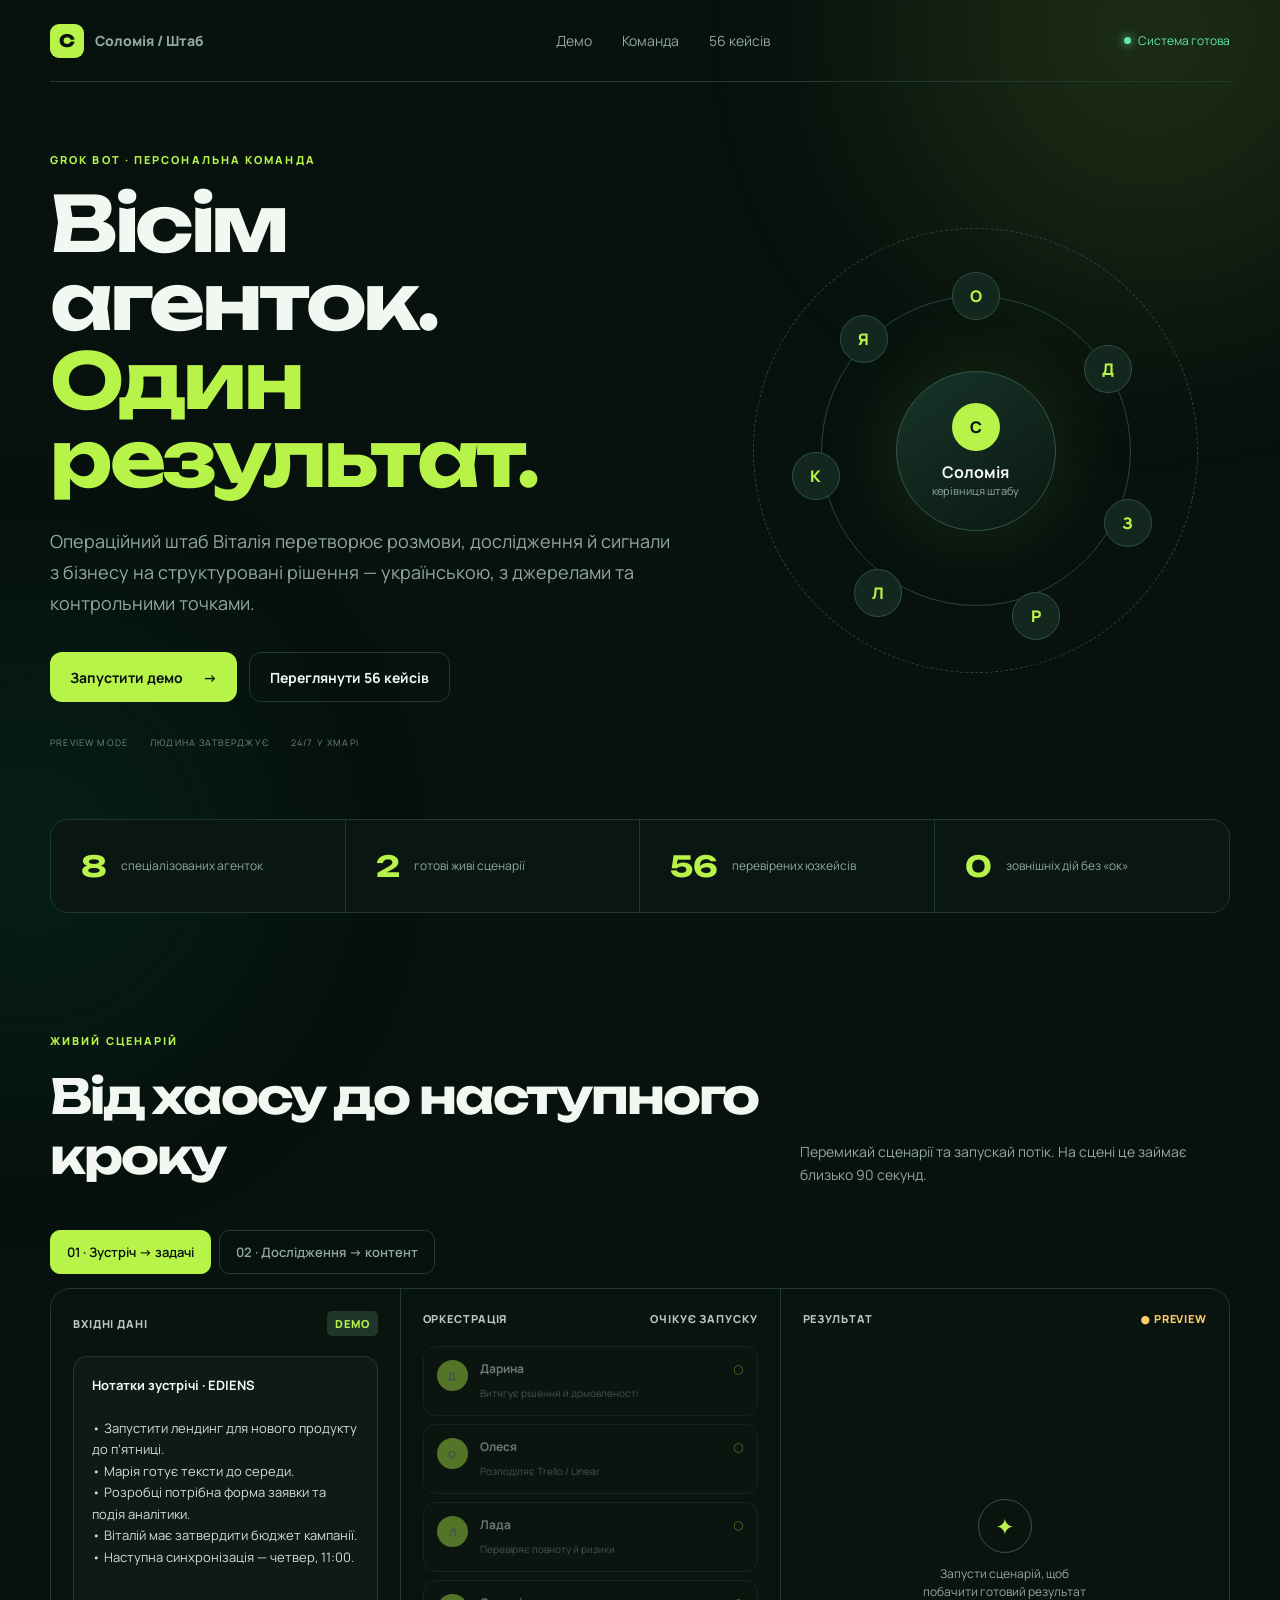
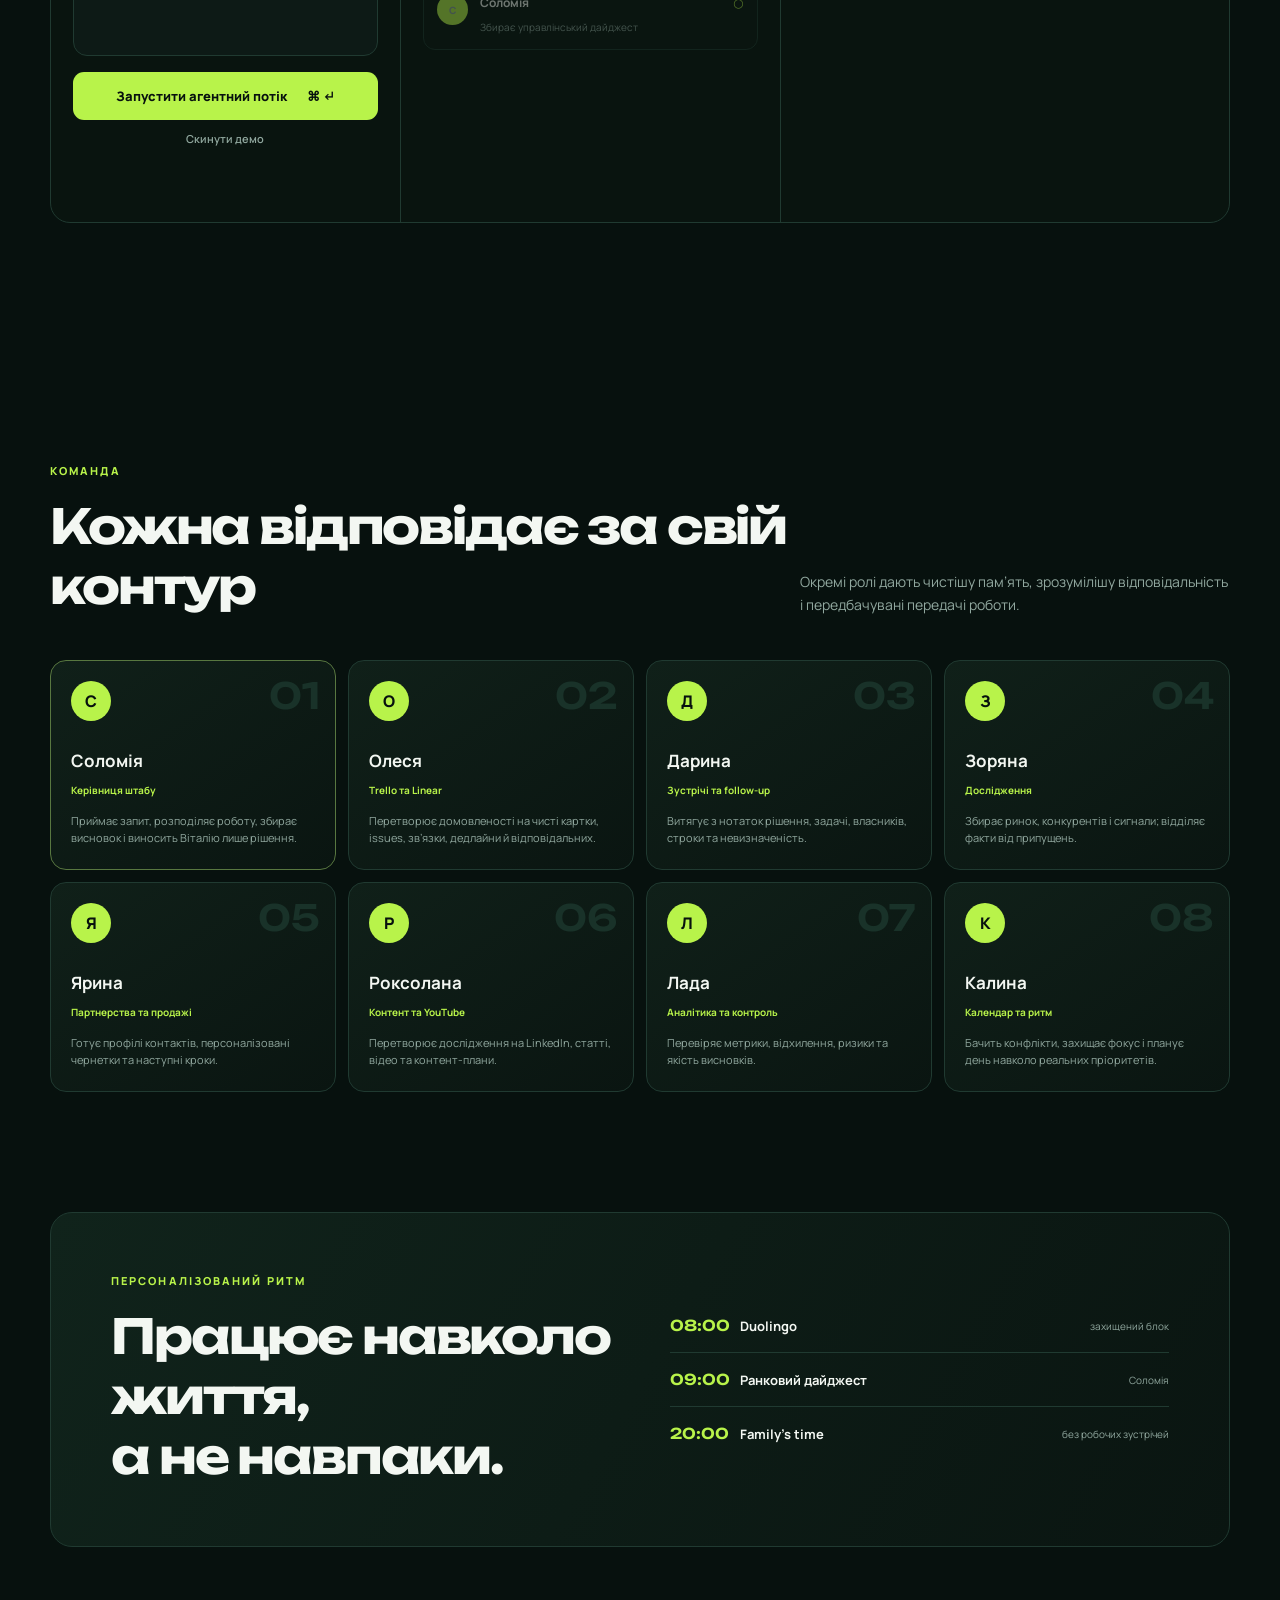
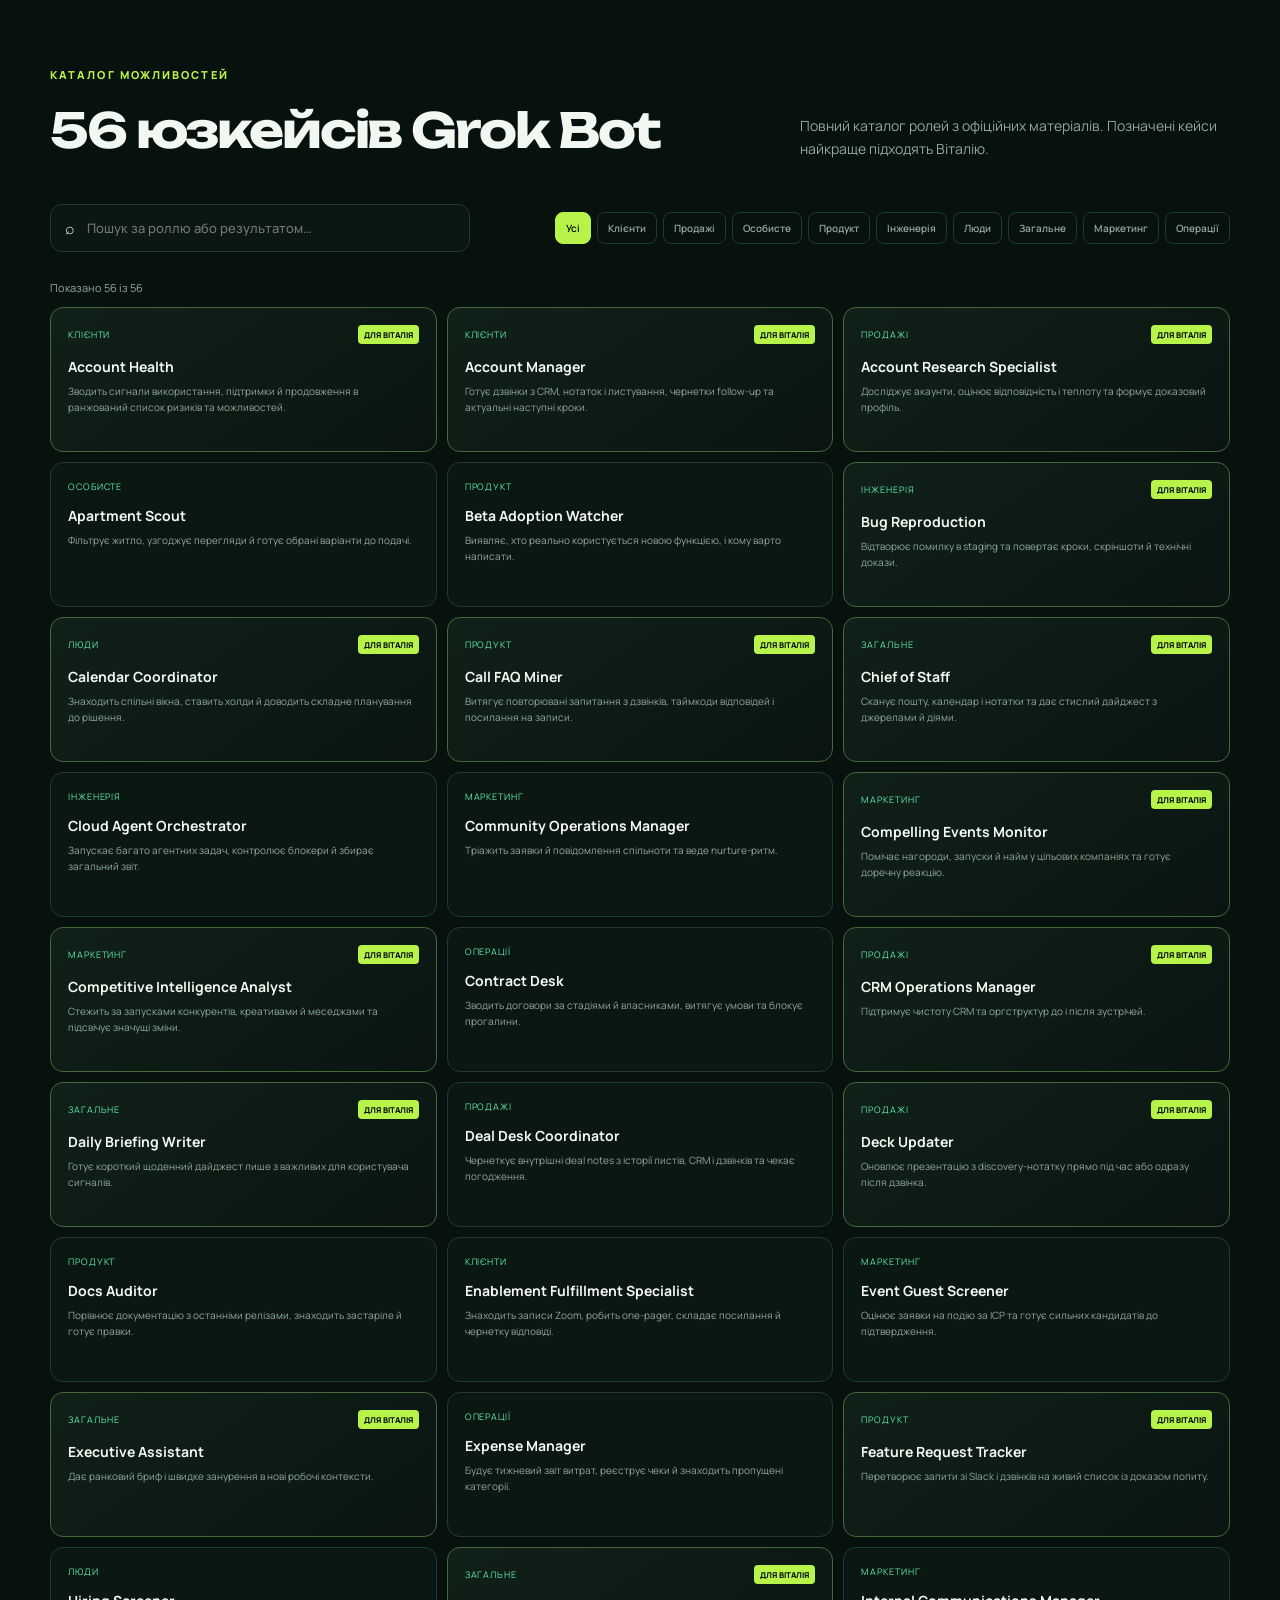
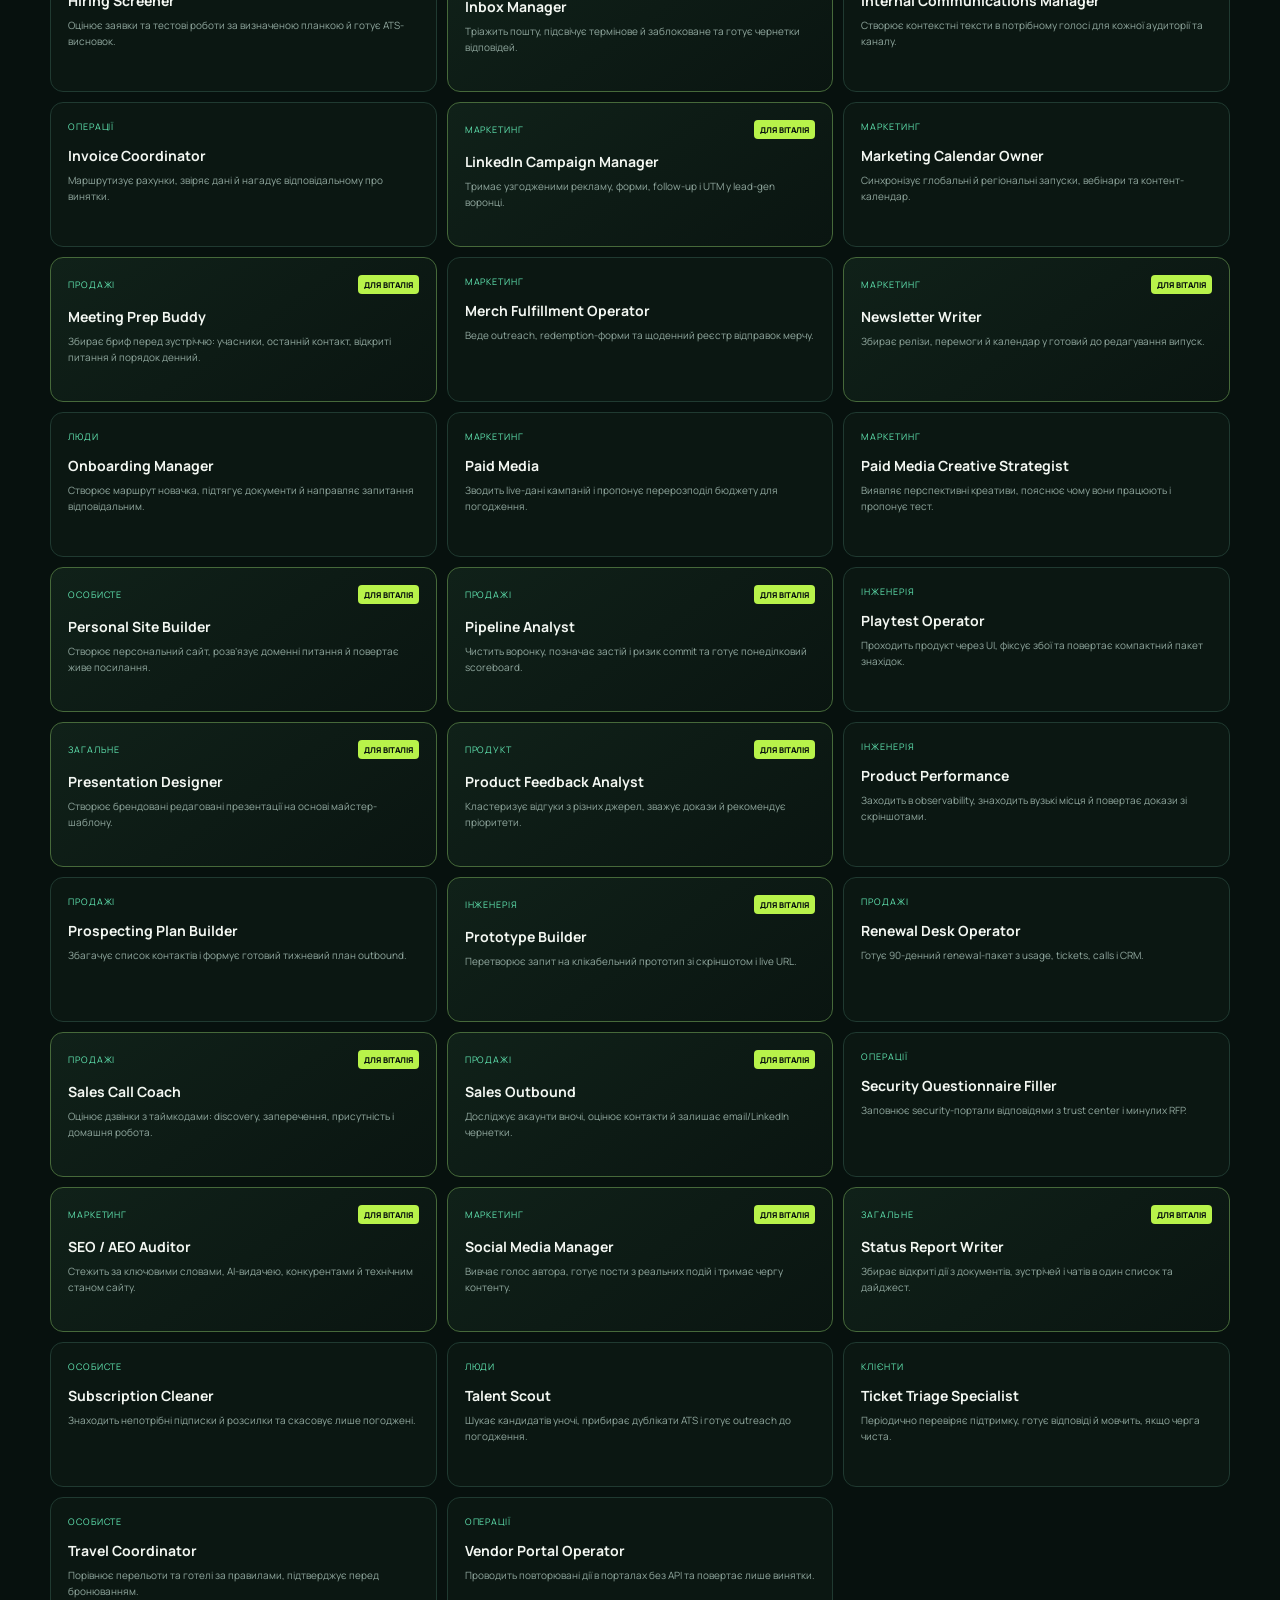
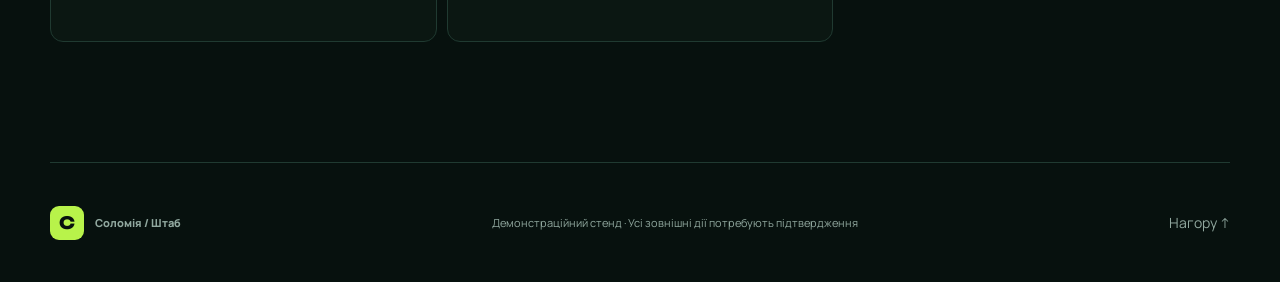
==== index.html @ 19bad123 "feat: add interactive Grok Bot demo" ====
<!doctype html>
<html lang="uk">
<head>
  <meta charset="utf-8" />
  <meta name="viewport" content="width=device-width,initial-scale=1" />
  <meta name="description" content="Демо української команди Grok Bot для Віталія Матвєєва" />
  <title>Операційний штаб Віталія — Grok Bot Demo</title>
  <link rel="preconnect" href="https://fonts.googleapis.com">
  <link rel="preconnect" href="https://fonts.gstatic.com" crossorigin>
  <link href="https://fonts.googleapis.com/css2?family=Manrope:wght@400;500;600;700;800&family=Unbounded:wght@600;700&display=swap" rel="stylesheet">
  <link rel="stylesheet" href="styles.css" />
</head>
<body>
  <div class="ambient ambient-a"></div><div class="ambient ambient-b"></div>
  <header class="nav shell">
    <a class="brand" href="#top"><span class="brand-mark">С</span><span>Соломія / Штаб</span></a>
    <nav><a href="#demo">Демо</a><a href="#team">Команда</a><a href="#cases">56 кейсів</a></nav>
    <div class="live"><i></i> Система готова</div>
  </header>

  <main id="top">
    <section class="hero shell">
      <div class="hero-copy">
        <div class="eyebrow">GROK BOT · ПЕРСОНАЛЬНА КОМАНДА</div>
        <h1>Вісім агенток.<br><em>Один результат.</em></h1>
        <p>Операційний штаб Віталія перетворює розмови, дослідження й сигнали з бізнесу на структуровані рішення — українською, з джерелами та контрольними точками.</p>
        <div class="hero-actions"><a class="button primary" href="#demo">Запустити демо <span>→</span></a><a class="button ghost" href="#cases">Переглянути 56 кейсів</a></div>
        <div class="trust"><span>PREVIEW MODE</span><span>ЛЮДИНА ЗАТВЕРДЖУЄ</span><span>24/7 У ХМАРІ</span></div>
      </div>
      <div class="orbital" aria-label="Схема команди">
        <div class="orbit orbit-1"></div><div class="orbit orbit-2"></div>
        <div class="core"><span class="avatar big">С</span><strong>Соломія</strong><small>керівниця штабу</small></div>
        <div class="satellite s1">О</div><div class="satellite s2">Д</div><div class="satellite s3">З</div><div class="satellite s4">Р</div><div class="satellite s5">Л</div><div class="satellite s6">К</div><div class="satellite s7">Я</div>
      </div>
    </section>

    <section class="stats shell">
      <div><strong>8</strong><span>спеціалізованих агенток</span></div>
      <div><strong>2</strong><span>готові живі сценарії</span></div>
      <div><strong>56</strong><span>перевірених юзкейсів</span></div>
      <div><strong>0</strong><span>зовнішніх дій без «ок»</span></div>
    </section>

    <section class="demo-section shell" id="demo">
      <div class="section-heading"><div><div class="eyebrow">ЖИВИЙ СЦЕНАРІЙ</div><h2>Від хаосу до наступного кроку</h2></div><p>Перемикай сценарії та запускай потік. На сцені це займає близько 90 секунд.</p></div>
      <div class="scenario-tabs" role="tablist">
        <button class="scenario-tab active" data-scenario="meeting">01 · Зустріч → задачі</button>
        <button class="scenario-tab" data-scenario="research">02 · Дослідження → контент</button>
      </div>
      <div class="demo-console">
        <div class="input-panel">
          <div class="panel-top"><span>Вхідні дані</span><span class="tag">DEMO</span></div>
          <div class="source-card" id="sourceCard"></div>
          <button class="run-button" id="runDemo">Запустити агентний потік <span>⌘ ↵</span></button>
          <button class="reset-button" id="resetDemo">Скинути демо</button>
        </div>
        <div class="flow-panel">
          <div class="panel-top"><span>Оркестрація</span><span id="flowStatus">очікує запуску</span></div>
          <div class="flow" id="flow"></div>
        </div>
        <div class="result-panel">
          <div class="panel-top"><span>Результат</span><span class="safe">● PREVIEW</span></div>
          <div id="resultEmpty" class="result-empty"><div class="pulse-icon">✦</div><p>Запусти сценарій, щоб побачити готовий результат</p></div>
          <div id="result" class="result hidden"></div>
        </div>
      </div>
    </section>

    <section class="team-section shell" id="team">
      <div class="section-heading"><div><div class="eyebrow">КОМАНДА</div><h2>Кожна відповідає за свій контур</h2></div><p>Окремі ролі дають чистішу пам’ять, зрозумілішу відповідальність і передбачувані передачі роботи.</p></div>
      <div class="team-grid" id="teamGrid"></div>
    </section>

    <section class="rhythm shell">
      <div><div class="eyebrow">ПЕРСОНАЛІЗОВАНИЙ РИТМ</div><h2>Працює навколо життя,<br>а не навпаки.</h2></div>
      <div class="schedule"><div><time>08:00</time><span>Duolingo</span><i>захищений блок</i></div><div><time>09:00</time><span>Ранковий дайджест</span><i>Соломія</i></div><div><time>20:00</time><span>Family’s time</span><i>без робочих зустрічей</i></div></div>
    </section>

    <section class="cases-section shell" id="cases">
      <div class="section-heading"><div><div class="eyebrow">КАТАЛОГ МОЖЛИВОСТЕЙ</div><h2>56 юзкейсів Grok Bot</h2></div><p>Повний каталог ролей з офіційних матеріалів. Позначені кейси найкраще підходять Віталію.</p></div>
      <div class="catalog-tools"><label class="search"><span>⌕</span><input id="caseSearch" placeholder="Пошук за роллю або результатом…" /></label><div class="filters" id="filters"></div></div>
      <div class="case-count" id="caseCount"></div>
      <div class="case-grid" id="caseGrid"></div>
    </section>
  </main>

  <footer class="shell"><div class="brand"><span class="brand-mark">С</span><span>Соломія / Штаб</span></div><p>Демонстраційний стенд · Усі зовнішні дії потребують підтвердження</p><a href="#top">Нагору ↑</a></footer>
  <script src="data.js"></script><script src="app.js"></script>
</body>
</html>
---- styles.css ----
:root{--bg:#07110e;--panel:#0d1a16;--panel2:#10221c;--line:#203a31;--text:#f3f7f2;--muted:#91a89f;--lime:#b8f34a;--mint:#61e6b2;--amber:#ffca68;--red:#ff7e72;--blue:#7fb5ff}*{box-sizing:border-box}html{scroll-behavior:smooth}body{margin:0;background:var(--bg);color:var(--text);font-family:Manrope,system-ui,sans-serif;overflow-x:hidden}.shell{width:min(1180px,calc(100% - 40px));margin:auto}.ambient{position:fixed;border-radius:50%;filter:blur(120px);opacity:.12;pointer-events:none;z-index:-1}.ambient-a{width:500px;height:500px;background:var(--lime);top:-220px;right:-120px}.ambient-b{width:420px;height:420px;background:#008d69;bottom:-160px;left:-180px}.nav{height:82px;display:flex;align-items:center;justify-content:space-between;border-bottom:1px solid var(--line)}.brand{display:flex;align-items:center;gap:11px;font-weight:800}.brand-mark{display:grid;place-items:center;width:34px;height:34px;background:var(--lime);color:#08110e;border-radius:9px;font-family:Unbounded;font-size:17px}.nav nav{display:flex;gap:30px}.nav a,footer a{color:var(--muted);text-decoration:none;font-size:14px}.nav a:hover,footer a:hover{color:var(--text)}.live{font-size:12px;color:var(--mint);display:flex;align-items:center;gap:7px}.live i{width:7px;height:7px;border-radius:50%;background:var(--mint);box-shadow:0 0 10px var(--mint)}.hero{min-height:650px;display:grid;grid-template-columns:1.1fr .9fr;align-items:center;gap:50px;padding:70px 0}.eyebrow{font-size:11px;letter-spacing:.19em;color:var(--lime);font-weight:800;margin-bottom:18px}.hero h1,.section-heading h2,.rhythm h2{font-family:Unbounded,sans-serif;letter-spacing:-.045em;margin:0}.hero h1{font-size:clamp(48px,6vw,79px);line-height:1.02}.hero h1 em{font-style:normal;color:var(--lime)}.hero-copy>p{color:var(--muted);font-size:18px;line-height:1.7;max-width:650px;margin:28px 0 34px}.hero-actions{display:flex;gap:12px}.button{height:50px;padding:0 20px;border-radius:12px;display:inline-flex;align-items:center;gap:20px;text-decoration:none;font-weight:700;font-size:14px}.button.primary{background:var(--lime);color:#07110e}.button.ghost{border:1px solid var(--line);color:var(--text)}.trust{display:flex;gap:22px;margin-top:34px;color:#6f877e;font-size:9px;letter-spacing:.13em}.orbital{position:relative;height:480px;display:grid;place-items:center}.orbit{position:absolute;border:1px solid #28493d;border-radius:50%}.orbit-1{width:310px;height:310px}.orbit-2{width:445px;height:445px;border-style:dashed;animation:spin 45s linear infinite}.core{width:160px;height:160px;border-radius:50%;background:linear-gradient(145deg,#183529,#0a1712);border:1px solid #335a49;display:flex;flex-direction:column;align-items:center;justify-content:center;box-shadow:0 0 90px #a9ec4020;z-index:2}.avatar{display:grid;place-items:center;border-radius:50%;background:var(--lime);color:#07110e;font-weight:800}.avatar.big{width:48px;height:48px;margin-bottom:10px}.core strong{font-size:16px}.core small{color:var(--muted);font-size:11px}.satellite{position:absolute;width:48px;height:48px;border-radius:50%;display:grid;place-items:center;background:#13271f;border:1px solid #315144;color:var(--lime);font-weight:800}.s1{transform:translate(0,-155px)}.s2{transform:translate(132px,-82px)}.s3{transform:translate(152px,72px)}.s4{transform:translate(60px,165px)}.s5{transform:translate(-98px,142px)}.s6{transform:translate(-160px,25px)}.s7{transform:translate(-112px,-112px)}@keyframes spin{to{transform:rotate(360deg)}}.stats{display:grid;grid-template-columns:repeat(4,1fr);border:1px solid var(--line);border-radius:18px;background:#0a1612}.stats div{padding:28px 30px;display:flex;align-items:center;gap:14px;border-right:1px solid var(--line)}.stats div:last-child{border:0}.stats strong{font:700 29px Unbounded;color:var(--lime)}.stats span{font-size:12px;color:var(--muted);line-height:1.4}.demo-section,.team-section,.cases-section{padding:120px 0}.section-heading{display:flex;justify-content:space-between;align-items:flex-end;margin-bottom:44px}.section-heading h2,.rhythm h2{font-size:clamp(30px,4vw,48px)}.section-heading>p{max-width:430px;color:var(--muted);font-size:14px;line-height:1.65;margin:0}.scenario-tabs{display:flex;gap:8px;margin-bottom:14px}.scenario-tab{border:1px solid var(--line);background:transparent;color:var(--muted);font:600 13px Manrope;padding:12px 16px;border-radius:10px;cursor:pointer}.scenario-tab.active{background:var(--lime);color:#07110e;border-color:var(--lime)}.demo-console{display:grid;grid-template-columns:.92fr 1fr 1.18fr;border:1px solid var(--line);border-radius:20px;overflow:hidden;min-height:535px;background:#09140f}.demo-console>div{padding:22px;border-right:1px solid var(--line)}.demo-console>div:last-child{border:0}.panel-top{display:flex;justify-content:space-between;align-items:center;color:#b7c8c1;font-size:11px;font-weight:800;letter-spacing:.08em;text-transform:uppercase;margin-bottom:20px}.tag{background:#21362b;padding:5px 8px;border-radius:5px;color:var(--lime)}.source-card{background:var(--panel);border:1px solid var(--line);border-radius:14px;padding:18px;min-height:300px;font-size:13px;line-height:1.65;color:#cfdbd6;white-space:pre-line}.source-card strong{color:var(--text)}.run-button{width:100%;border:0;background:var(--lime);color:#07110e;height:48px;border-radius:11px;margin-top:16px;font:800 13px Manrope;cursor:pointer;display:flex;align-items:center;justify-content:center;gap:20px}.run-button:disabled{opacity:.55;cursor:wait}.reset-button{display:block;margin:10px auto 0;background:none;border:0;color:var(--muted);font:600 11px Manrope;cursor:pointer}.flow{display:flex;flex-direction:column;gap:8px}.flow-step{display:flex;gap:12px;align-items:flex-start;padding:13px;border:1px solid var(--line);border-radius:12px;background:#0c1814;opacity:.43;transition:.35s}.flow-step.active{opacity:1;border-color:#5b7743;transform:translateX(3px)}.flow-step.done{opacity:1}.flow-step .mini{width:31px;height:31px;flex:0 0 31px}.flow-step strong{display:block;font-size:12px;margin-bottom:3px}.flow-step span{font-size:10px;color:var(--muted)}.flow-step .state{margin-left:auto;color:var(--lime);font-size:12px}.safe{color:var(--amber)}.result-empty{height:420px;display:grid;place-content:center;text-align:center;color:var(--muted);font-size:12px}.pulse-icon{margin:auto;width:54px;height:54px;border:1px solid #365646;border-radius:50%;display:grid;place-items:center;color:var(--lime);font-size:23px;animation:pulse 2s infinite}.result-empty p{max-width:180px;line-height:1.5}.hidden{display:none!important}@keyframes pulse{50%{box-shadow:0 0 0 12px #b8f34a08}}.result{display:flex;flex-direction:column;gap:10px}.result-summary{padding:14px;background:#13251d;border-radius:11px;border-left:3px solid var(--lime);font-size:12px;line-height:1.55}.board-card{padding:13px;border:1px solid var(--line);border-radius:11px;background:#0c1814}.board-head{display:flex;justify-content:space-between;margin-bottom:8px}.system{font-size:9px;font-weight:800;letter-spacing:.1em}.system.trello{color:var(--blue)}.system.linear{color:#b69cff}.board-card strong{display:block;font-size:12px;margin-bottom:8px}.meta{display:flex;flex-wrap:wrap;gap:7px;color:var(--muted);font-size:9px}.meta span{padding:4px 6px;background:#15261f;border-radius:5px}.approval{border:1px dashed #8b7035;border-radius:10px;color:var(--amber);padding:11px;font-size:10px;text-align:center}.team-grid{display:grid;grid-template-columns:repeat(4,1fr);gap:12px}.agent-card{position:relative;background:linear-gradient(145deg,#102019,#0a1511);border:1px solid var(--line);border-radius:16px;padding:20px;min-height:210px;overflow:hidden}.agent-card.featured{border-color:#587740}.agent-card .number{position:absolute;right:15px;top:12px;font:600 36px Unbounded;color:#193229}.agent-card .avatar{width:40px;height:40px;margin-bottom:28px}.agent-card h3{margin:0 0 5px;font-size:17px}.agent-card small{color:var(--lime);font-size:10px;font-weight:700}.agent-card p{color:var(--muted);font-size:11px;line-height:1.55;margin:13px 0 0}.rhythm{padding:60px;border:1px solid var(--line);border-radius:22px;background:linear-gradient(120deg,#10231b,#0a1511);display:grid;grid-template-columns:1fr 1fr;gap:60px;align-items:center}.schedule div{display:grid;grid-template-columns:70px 1fr auto;align-items:center;border-bottom:1px solid var(--line);padding:17px 0}.schedule div:last-child{border:0}.schedule time{font:600 15px Unbounded;color:var(--lime)}.schedule span{font-size:13px;font-weight:700}.schedule i{font-style:normal;font-size:10px;color:var(--muted)}.catalog-tools{display:flex;justify-content:space-between;gap:20px;align-items:center}.search{height:48px;border:1px solid var(--line);border-radius:12px;display:flex;align-items:center;gap:10px;padding:0 14px;flex:1;max-width:420px;background:#0b1712}.search input{background:transparent;border:0;outline:0;color:var(--text);font:500 13px Manrope;width:100%}.filters{display:flex;gap:6px;flex-wrap:wrap;justify-content:flex-end}.filter{background:transparent;border:1px solid var(--line);border-radius:8px;color:var(--muted);padding:8px 10px;font:600 10px Manrope;cursor:pointer}.filter.active{color:#07110e;background:var(--lime);border-color:var(--lime)}.case-count{font-size:11px;color:var(--muted);margin:28px 0 12px}.case-grid{display:grid;grid-template-columns:repeat(3,1fr);gap:10px}.case-card{border:1px solid var(--line);border-radius:13px;padding:17px;background:#0b1712;min-height:145px}.case-card.recommended{border-color:#46693a;background:linear-gradient(145deg,#102119,#0a1511)}.case-top{display:flex;justify-content:space-between;gap:10px;align-items:center}.case-category{font-size:9px;text-transform:uppercase;color:var(--mint);letter-spacing:.1em}.pick{font-size:8px;background:var(--lime);color:#07110e;padding:4px 6px;border-radius:4px;font-weight:800}.case-card h3{font-size:14px;margin:13px 0 8px}.case-card p{font-size:10px;color:var(--muted);line-height:1.55;margin:0}footer{min-height:120px;border-top:1px solid var(--line);display:flex;justify-content:space-between;align-items:center;color:var(--muted);font-size:11px}@media(max-width:900px){.hero{grid-template-columns:1fr;padding-top:80px}.orbital{display:none}.stats{grid-template-columns:1fr 1fr}.stats div:nth-child(2){border-right:0}.stats div:nth-child(-n+2){border-bottom:1px solid var(--line)}.demo-console{grid-template-columns:1fr}.demo-console>div{border-right:0;border-bottom:1px solid var(--line)}.team-grid{grid-template-columns:1fr 1fr}.case-grid{grid-template-columns:1fr 1fr}.section-heading{align-items:flex-start;flex-direction:column;gap:18px}.rhythm{grid-template-columns:1fr;padding:35px}.catalog-tools{align-items:flex-start;flex-direction:column}.search{max-width:none;width:100%}.filters{justify-content:flex-start}}@media(max-width:600px){.shell{width:min(100% - 24px,1180px)}.nav nav{display:none}.hero{min-height:auto;padding:75px 0}.hero h1{font-size:43px}.hero-actions{flex-direction:column}.trust{gap:10px;flex-wrap:wrap}.stats{grid-template-columns:1fr}.stats div{border-right:0!important;border-bottom:1px solid var(--line)!important}.stats div:last-child{border-bottom:0!important}.demo-section,.team-section,.cases-section{padding:80px 0}.team-grid,.case-grid{grid-template-columns:1fr}.rhythm{padding:28px 20px}.schedule div{grid-template-columns:60px 1fr}.schedule i{display:none}.filters{max-height:110px;overflow:auto}footer{flex-direction:column;justify-content:center;gap:12px}.section-heading h2,.rhythm h2{font-size:31px}}
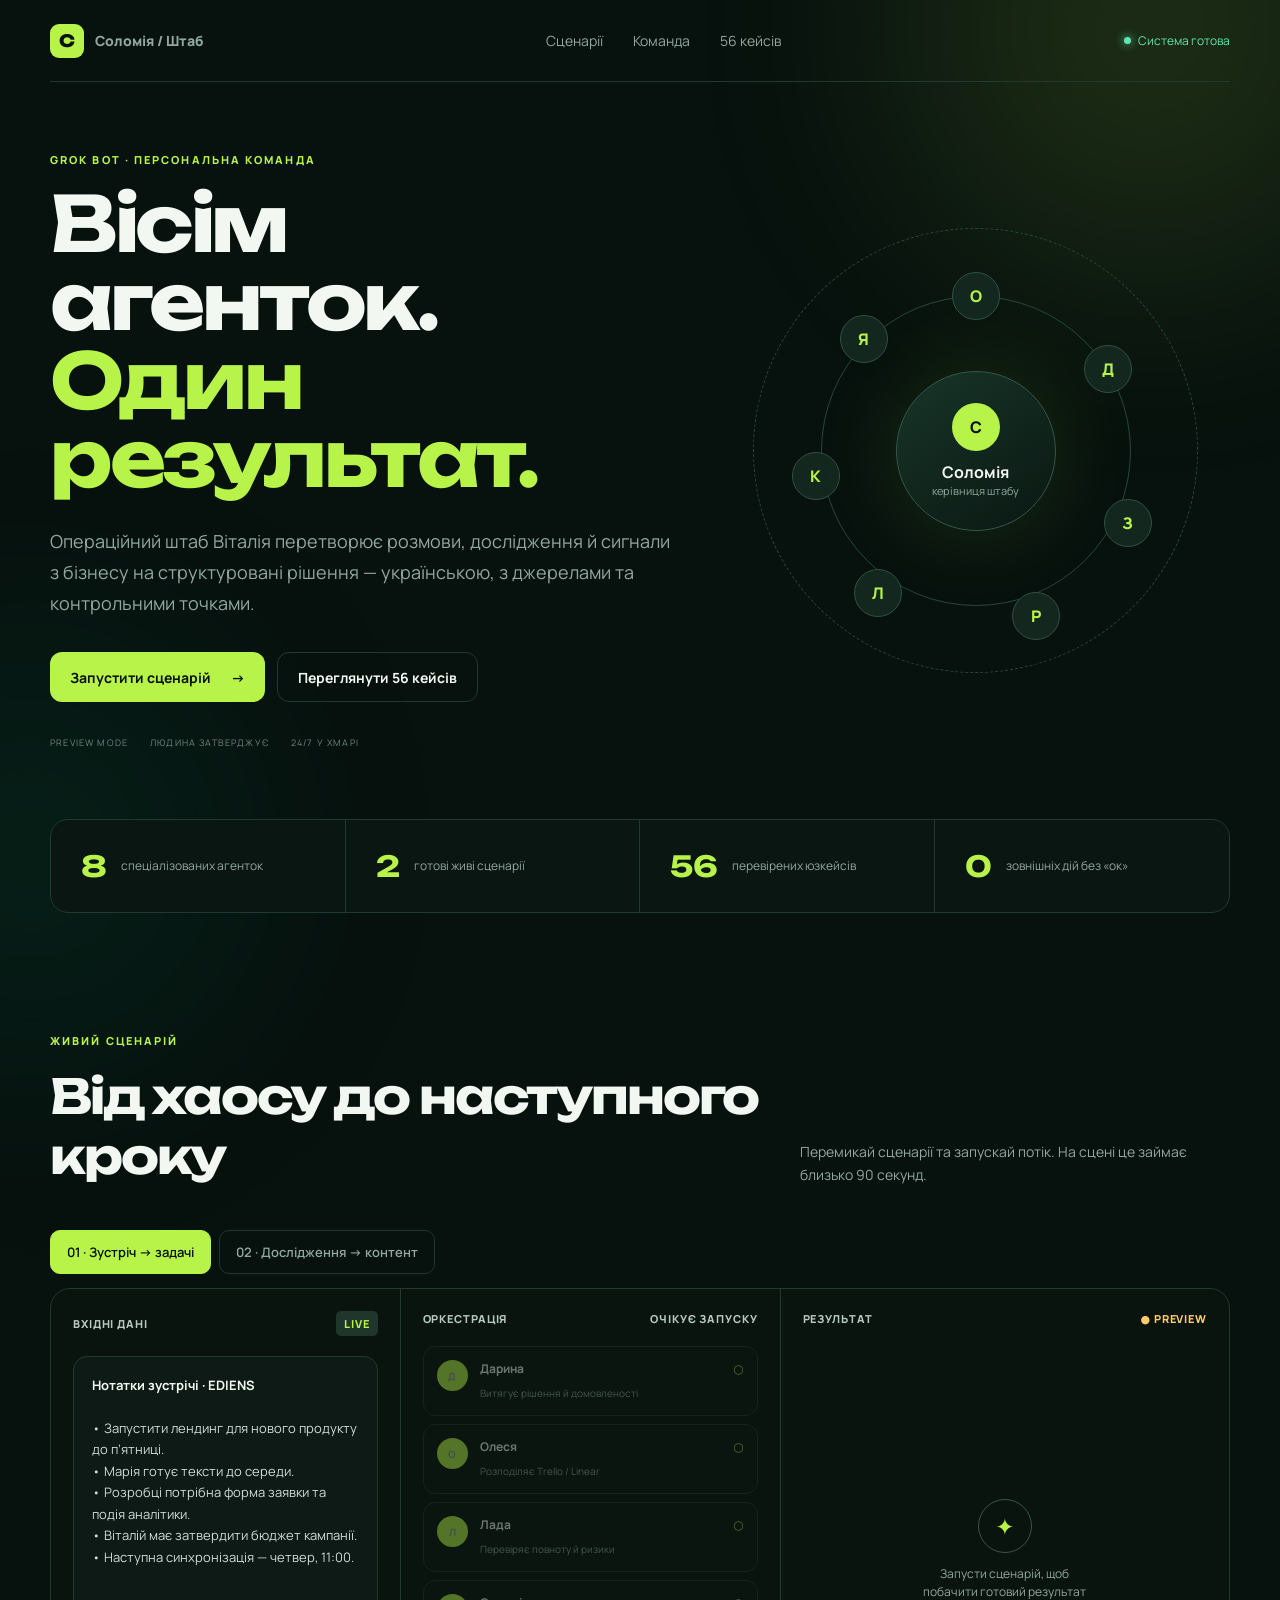
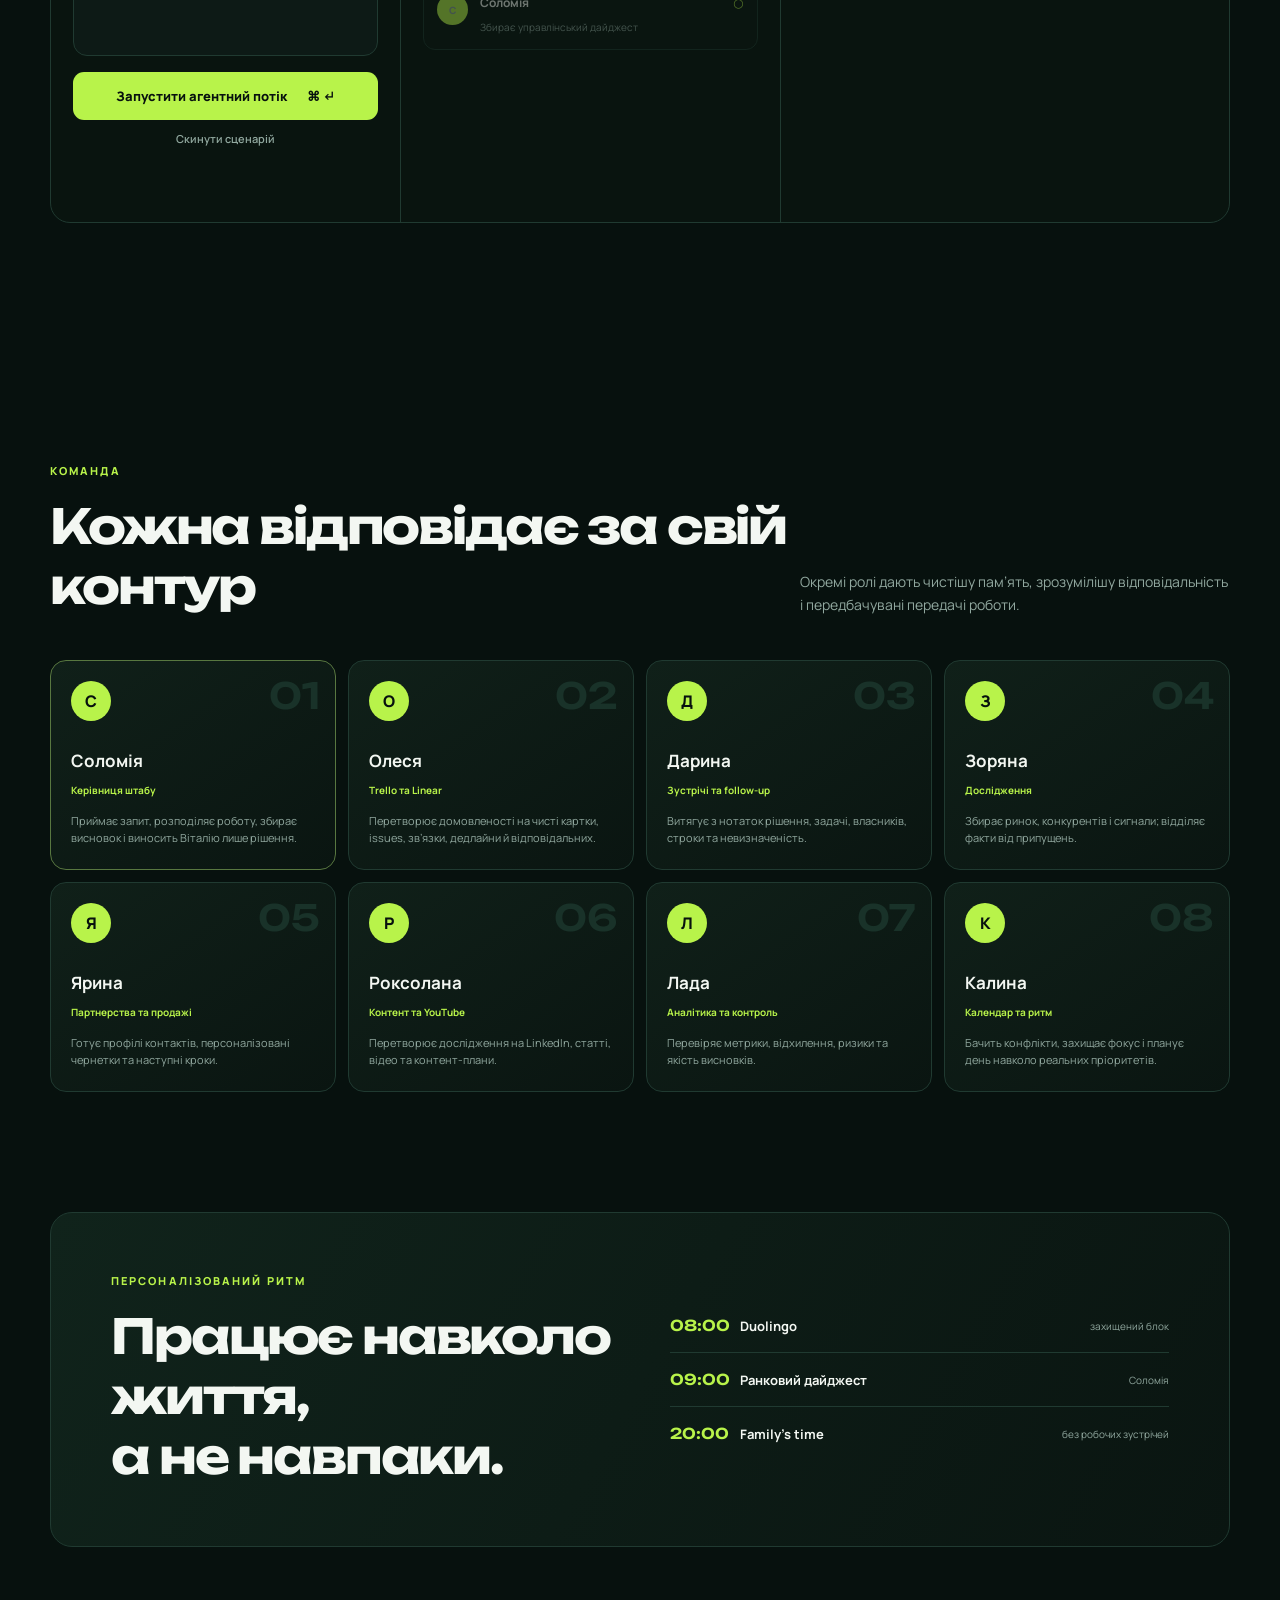
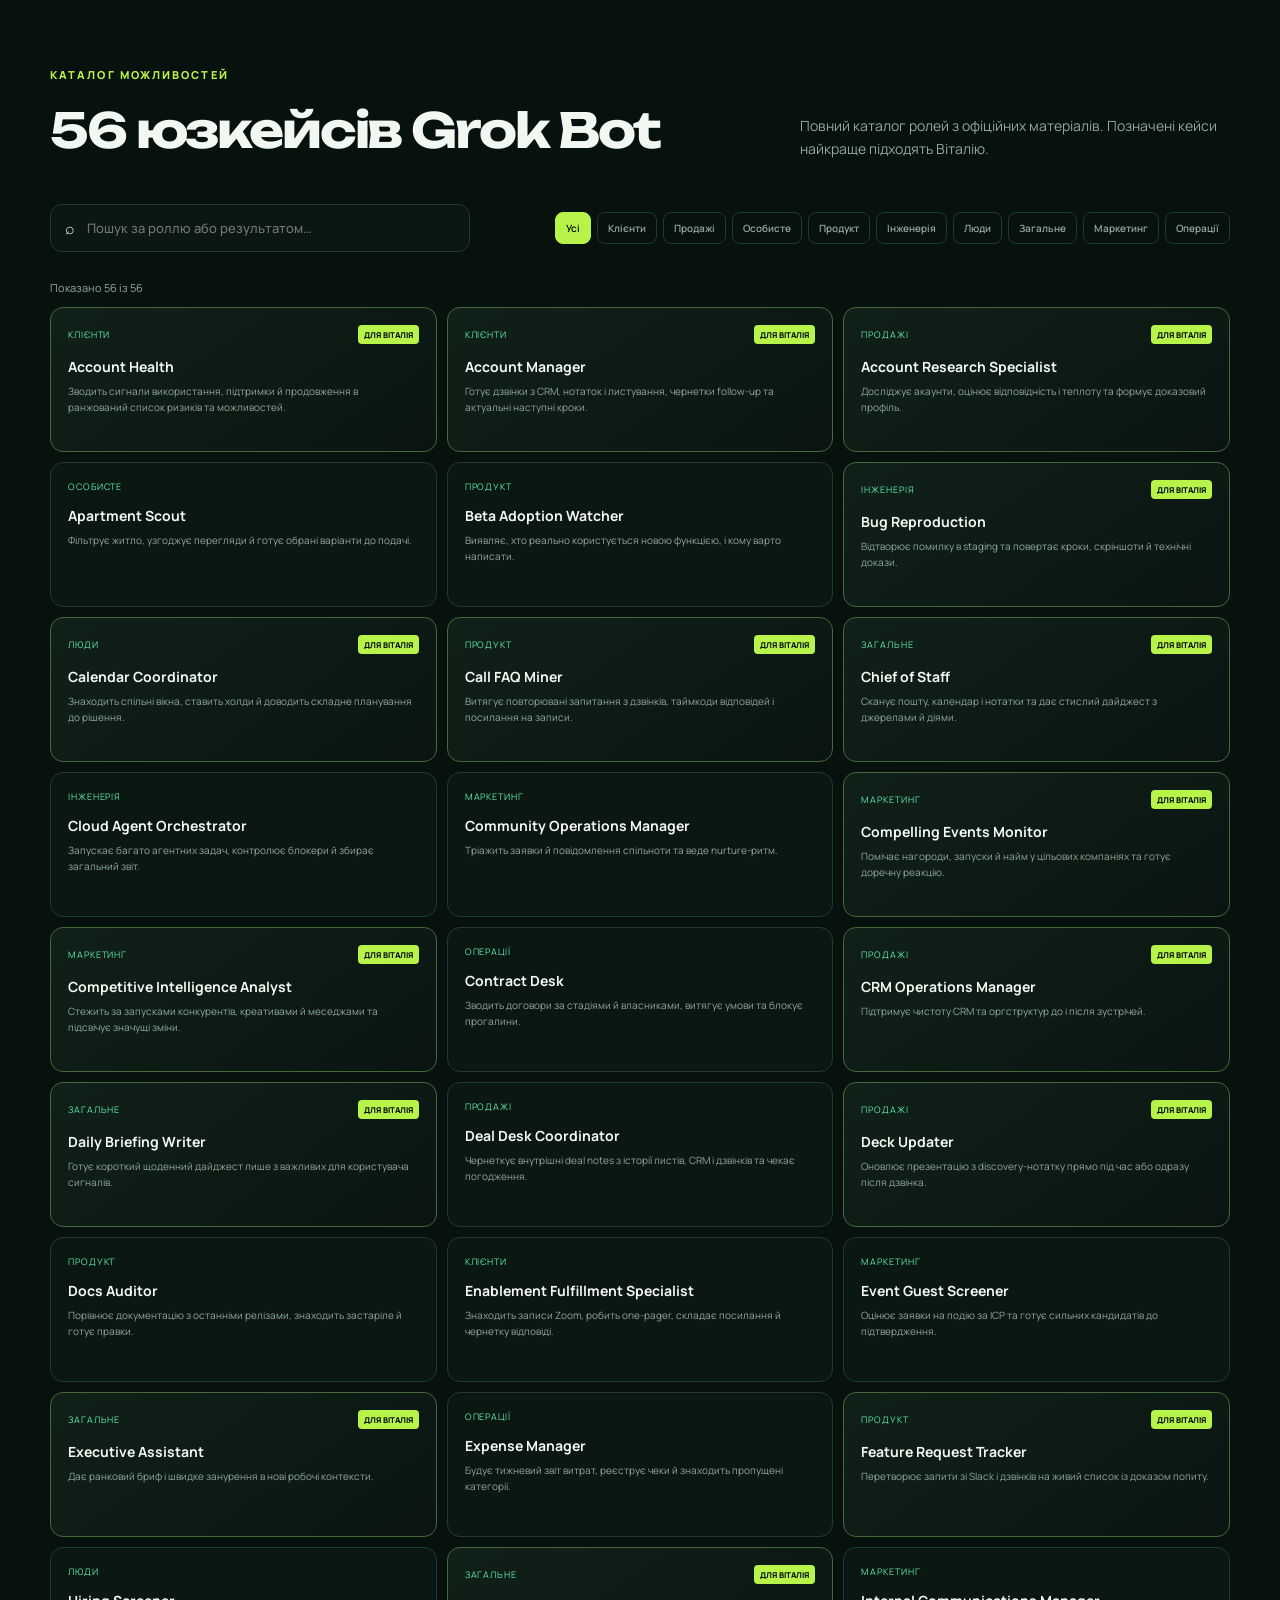
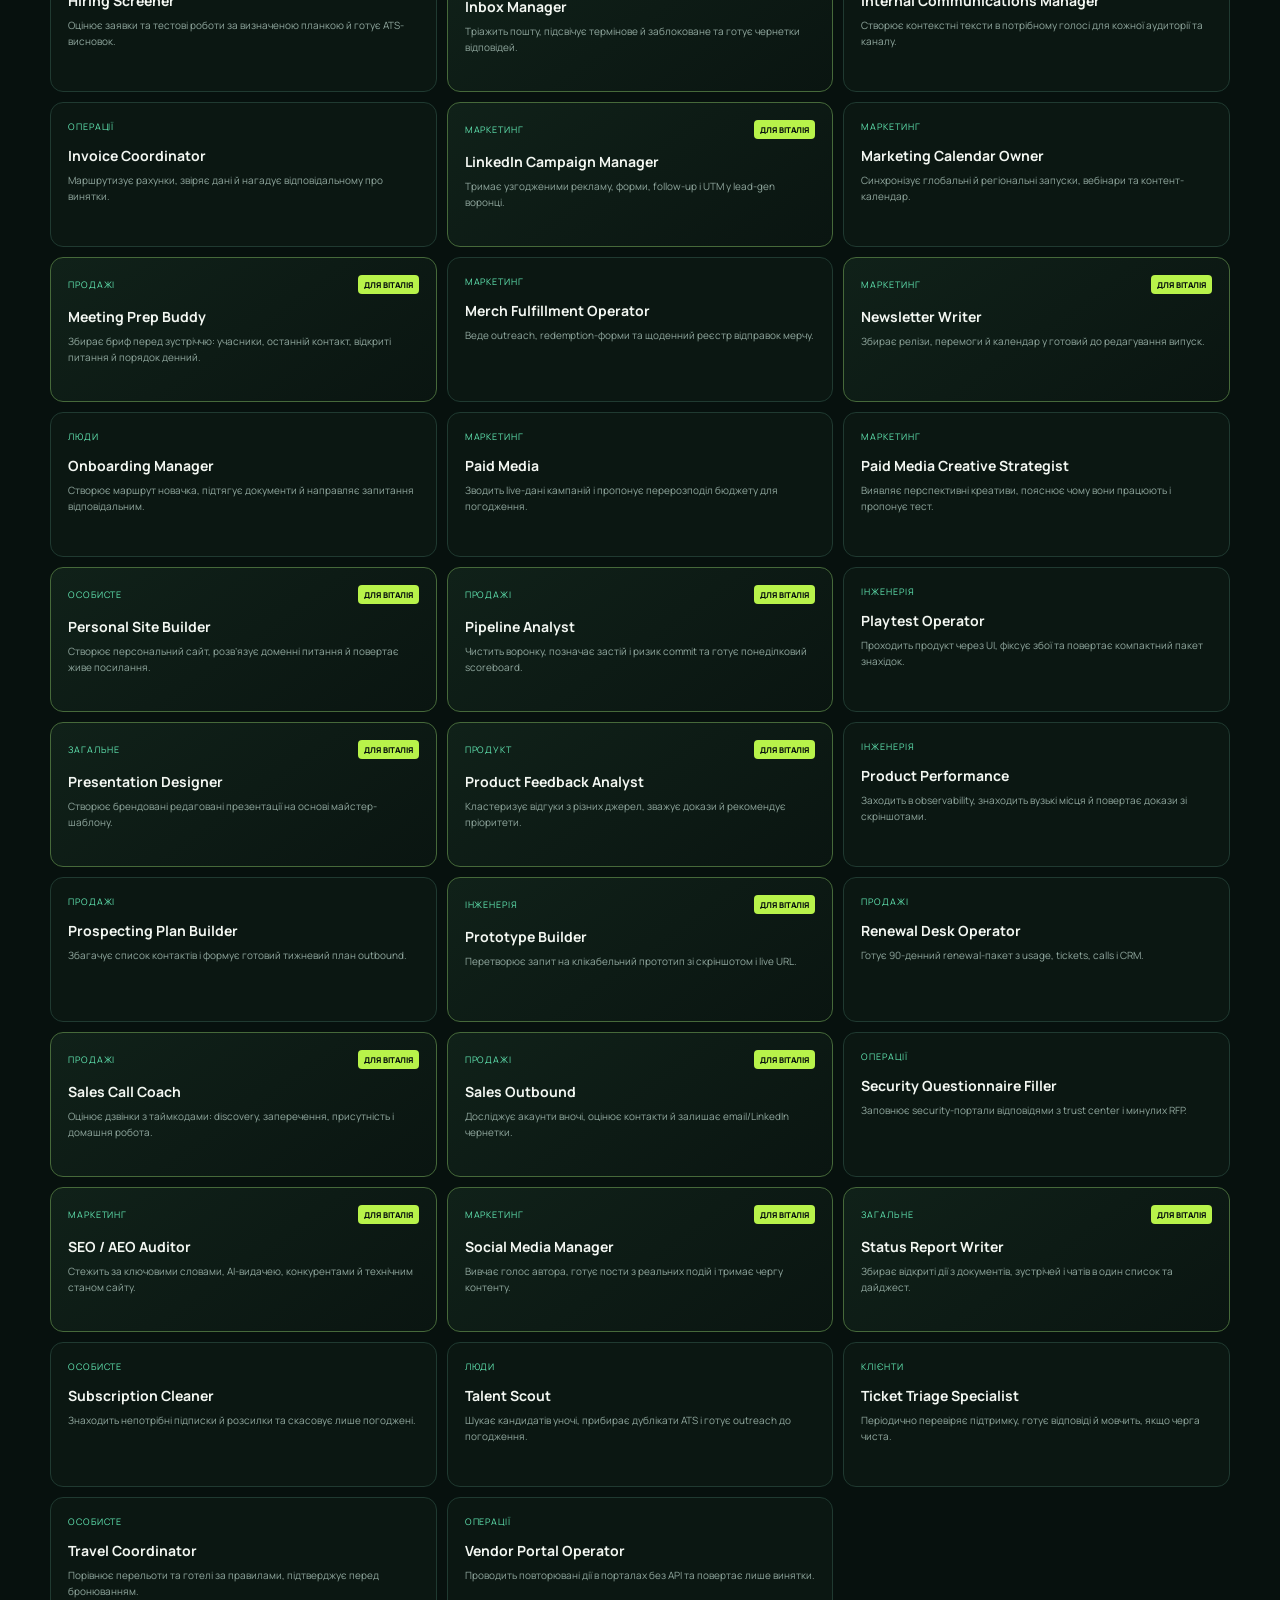
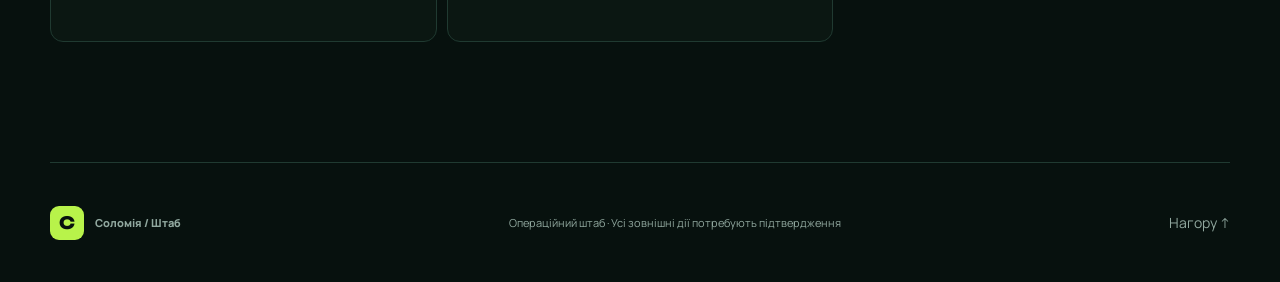
==== commit 9c1f3e27: "refactor: present system as operational workspace" ====
--- a/index.html
+++ b/index.html
@@ -3,8 +3,8 @@
 <head>
   <meta charset="utf-8" />
   <meta name="viewport" content="width=device-width,initial-scale=1" />
-  <meta name="description" content="Демо української команди Grok Bot для Віталія Матвєєва" />
-  <title>Операційний штаб Віталія — Grok Bot Demo</title>
+  <meta name="description" content="Українська команда Grok Bot для Віталія Матвєєва" />
+  <title>Операційний штаб Віталія — Grok Bot</title>
   <link rel="preconnect" href="https://fonts.googleapis.com">
   <link rel="preconnect" href="https://fonts.gstatic.com" crossorigin>
   <link href="https://fonts.googleapis.com/css2?family=Manrope:wght@400;500;600;700;800&family=Unbounded:wght@600;700&display=swap" rel="stylesheet">
@@ -14,7 +14,7 @@
   <div class="ambient ambient-a"></div><div class="ambient ambient-b"></div>
   <header class="nav shell">
     <a class="brand" href="#top"><span class="brand-mark">С</span><span>Соломія / Штаб</span></a>
-    <nav><a href="#demo">Демо</a><a href="#team">Команда</a><a href="#cases">56 кейсів</a></nav>
+    <nav><a href="#demo">Сценарії</a><a href="#team">Команда</a><a href="#cases">56 кейсів</a></nav>
     <div class="live"><i></i> Система готова</div>
   </header>
 
@@ -24,7 +24,7 @@
         <div class="eyebrow">GROK BOT · ПЕРСОНАЛЬНА КОМАНДА</div>
         <h1>Вісім агенток.<br><em>Один результат.</em></h1>
         <p>Операційний штаб Віталія перетворює розмови, дослідження й сигнали з бізнесу на структуровані рішення — українською, з джерелами та контрольними точками.</p>
-        <div class="hero-actions"><a class="button primary" href="#demo">Запустити демо <span>→</span></a><a class="button ghost" href="#cases">Переглянути 56 кейсів</a></div>
+        <div class="hero-actions"><a class="button primary" href="#demo">Запустити сценарій <span>→</span></a><a class="button ghost" href="#cases">Переглянути 56 кейсів</a></div>
         <div class="trust"><span>PREVIEW MODE</span><span>ЛЮДИНА ЗАТВЕРДЖУЄ</span><span>24/7 У ХМАРІ</span></div>
       </div>
       <div class="orbital" aria-label="Схема команди">
@@ -49,10 +49,10 @@
       </div>
       <div class="demo-console">
         <div class="input-panel">
-          <div class="panel-top"><span>Вхідні дані</span><span class="tag">DEMO</span></div>
+          <div class="panel-top"><span>Вхідні дані</span><span class="tag">LIVE</span></div>
           <div class="source-card" id="sourceCard"></div>
           <button class="run-button" id="runDemo">Запустити агентний потік <span>⌘ ↵</span></button>
-          <button class="reset-button" id="resetDemo">Скинути демо</button>
+          <button class="reset-button" id="resetDemo">Скинути сценарій</button>
         </div>
         <div class="flow-panel">
           <div class="panel-top"><span>Оркестрація</span><span id="flowStatus">очікує запуску</span></div>
@@ -84,7 +84,7 @@
     </section>
   </main>
 
-  <footer class="shell"><div class="brand"><span class="brand-mark">С</span><span>Соломія / Штаб</span></div><p>Демонстраційний стенд · Усі зовнішні дії потребують підтвердження</p><a href="#top">Нагору ↑</a></footer>
+  <footer class="shell"><div class="brand"><span class="brand-mark">С</span><span>Соломія / Штаб</span></div><p>Операційний штаб · Усі зовнішні дії потребують підтвердження</p><a href="#top">Нагору ↑</a></footer>
   <script src="data.js"></script><script src="app.js"></script>
 </body>
 </html>
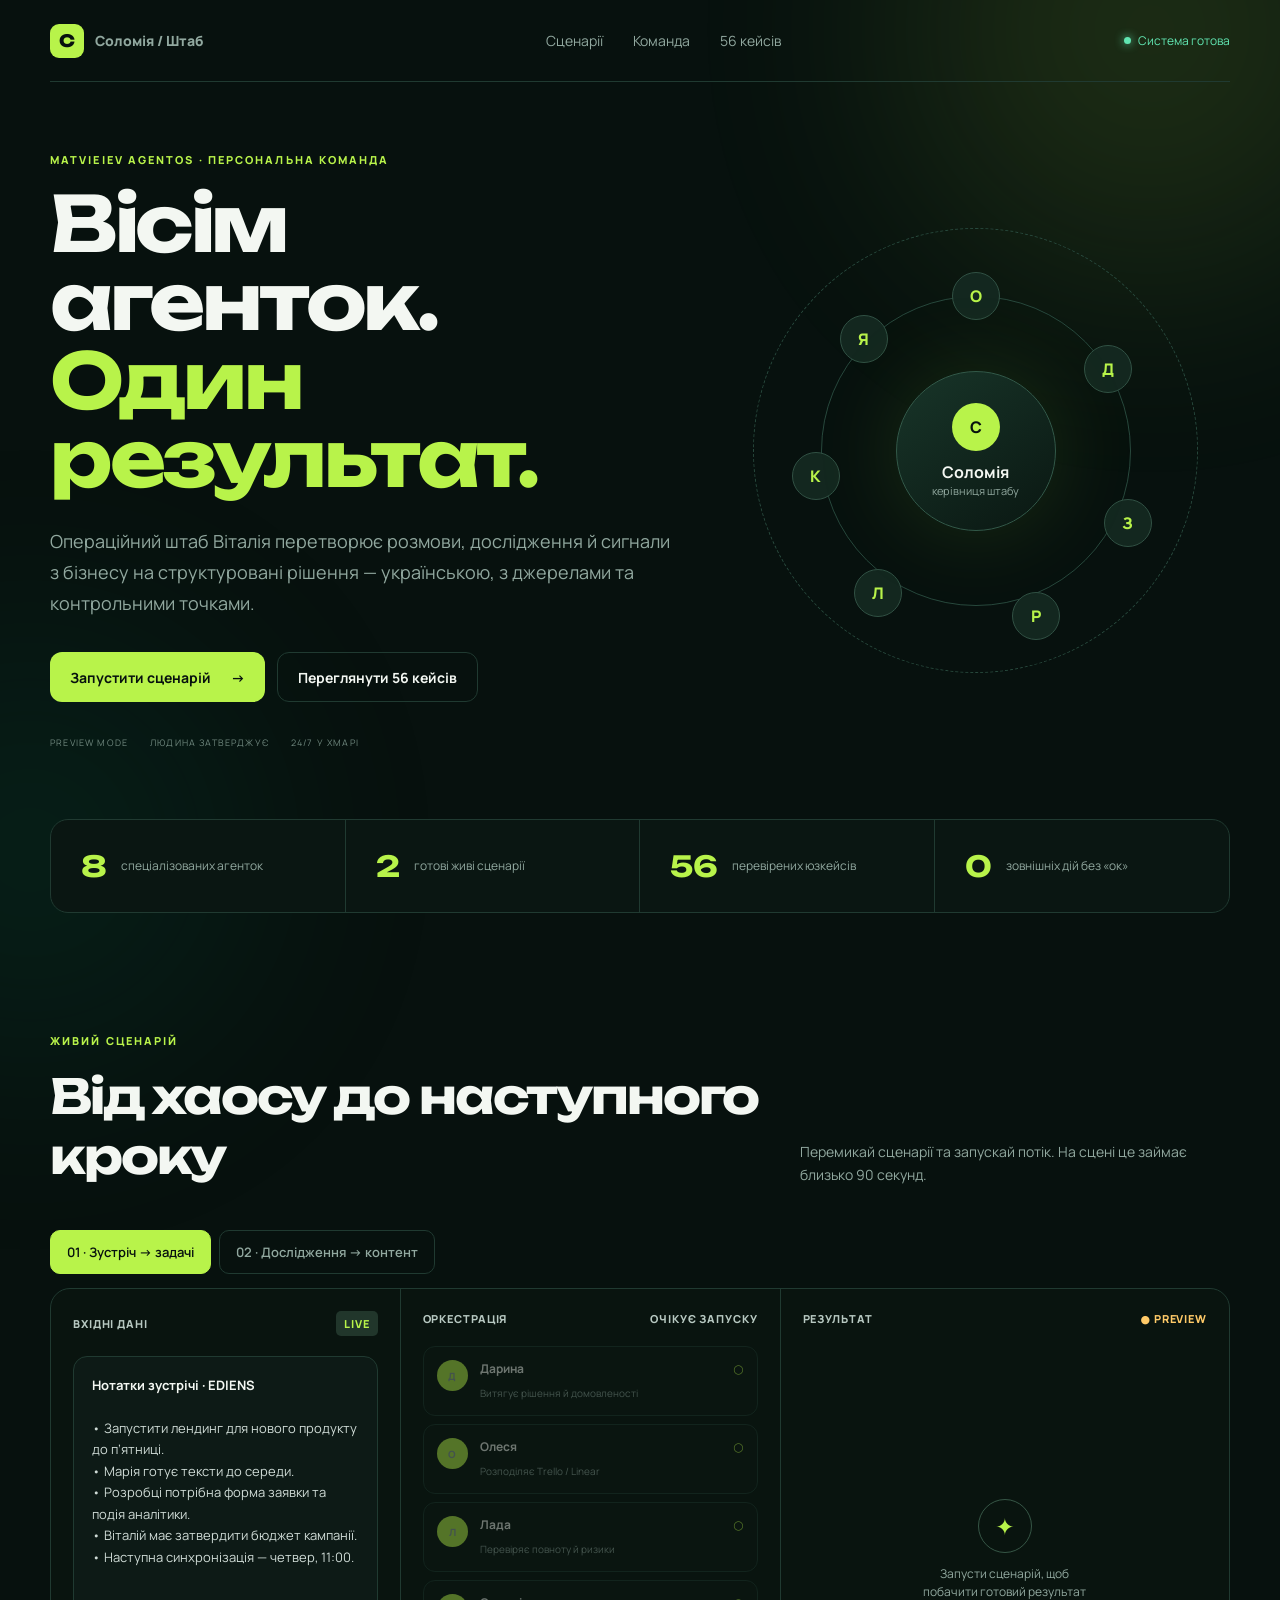
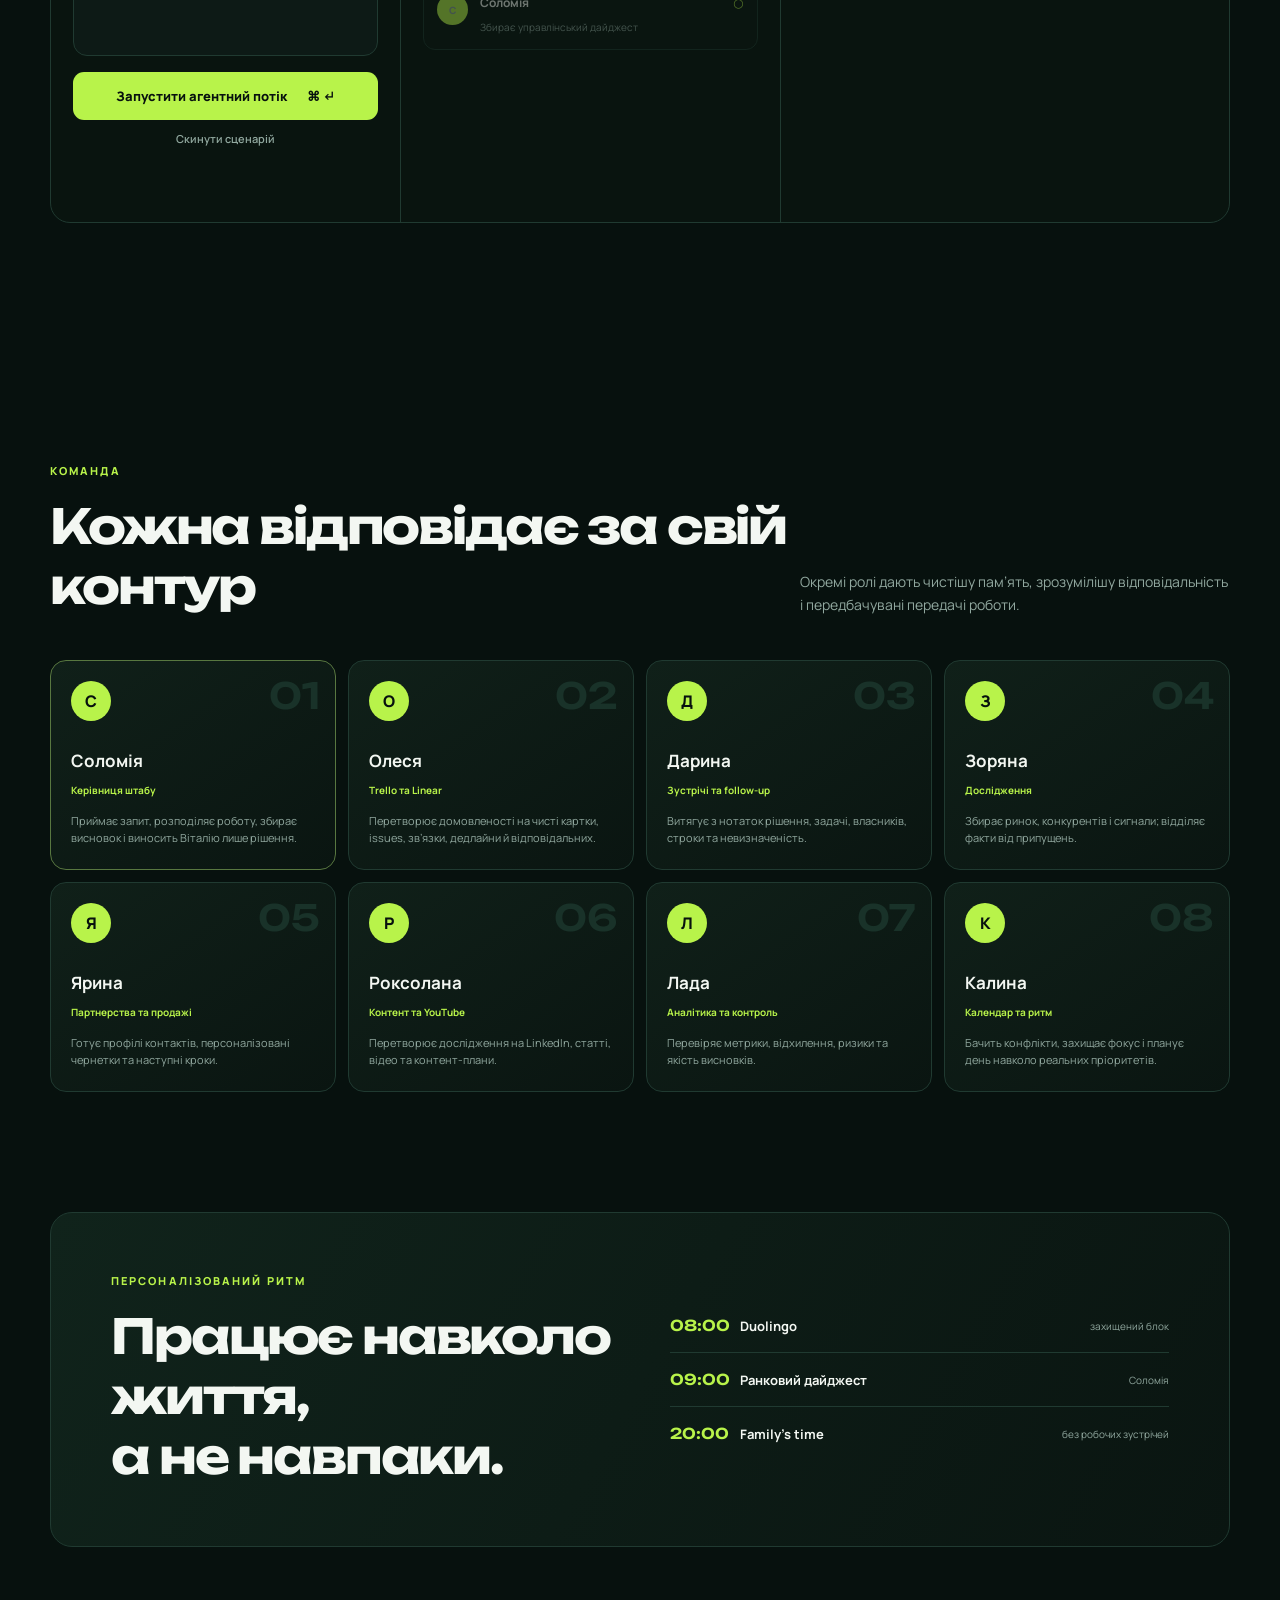
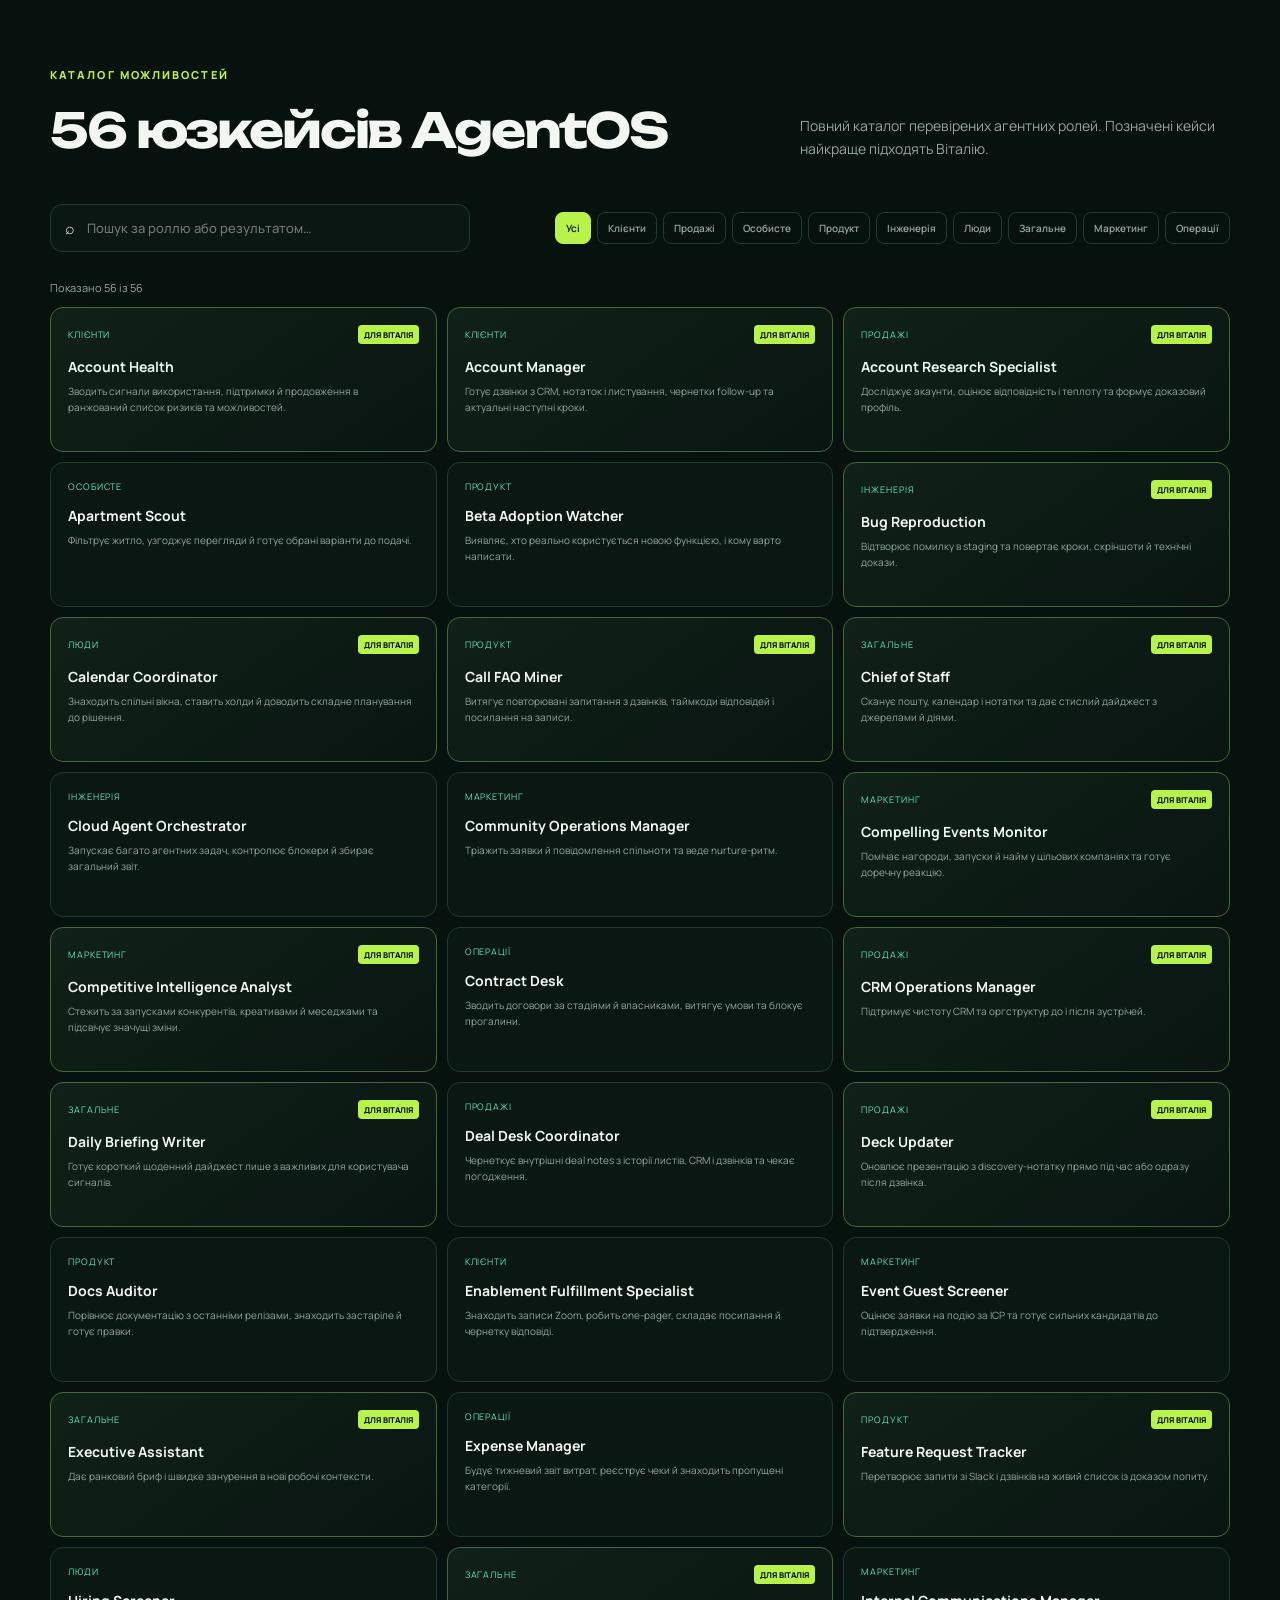
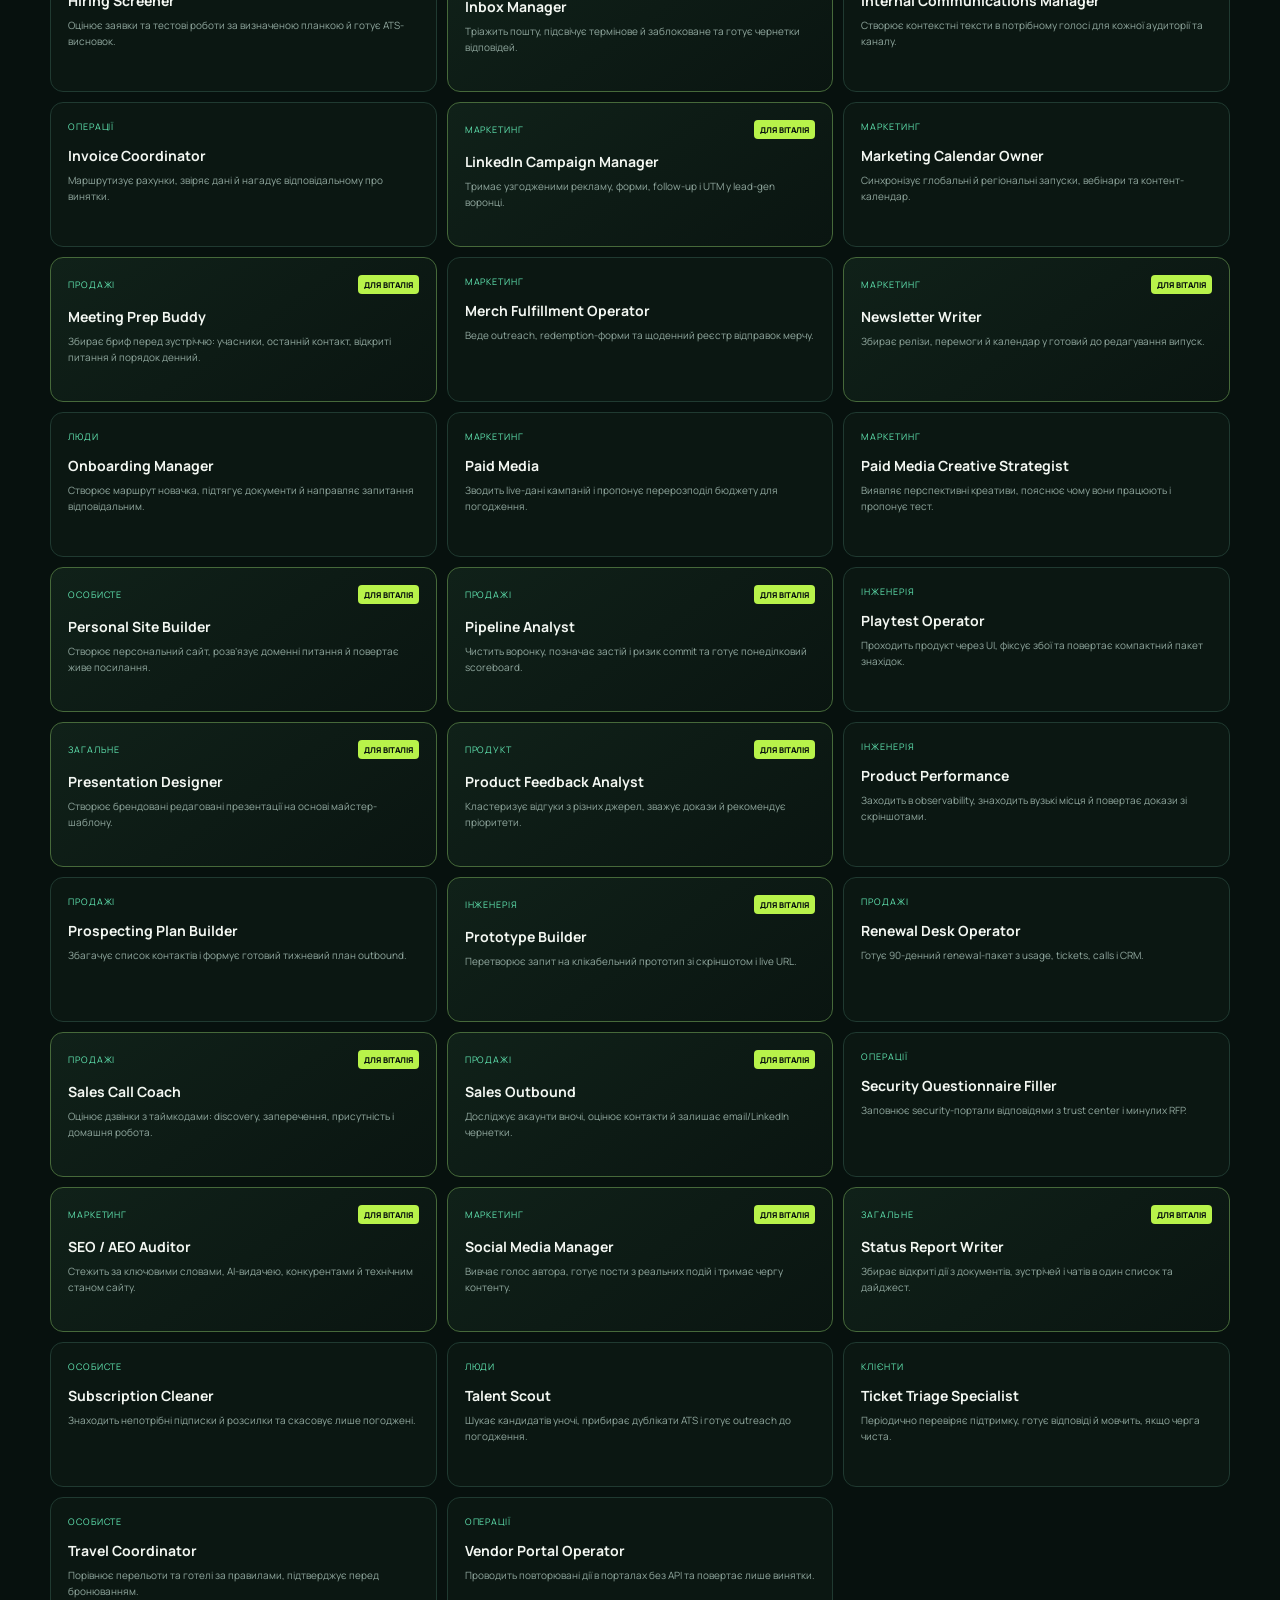
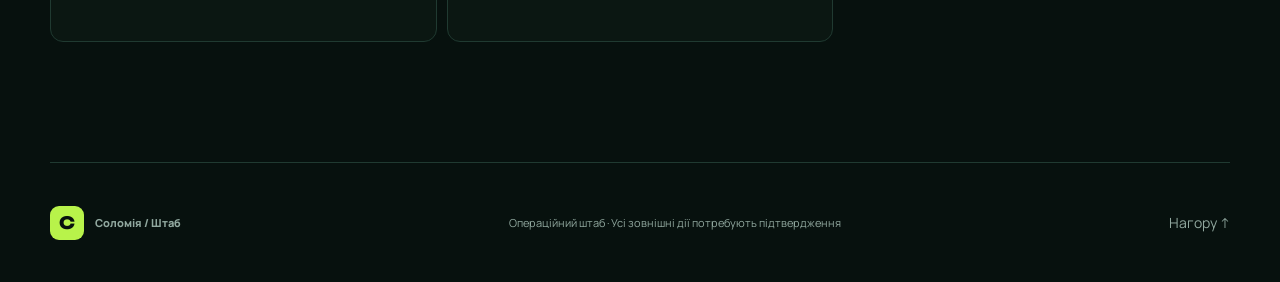
==== commit 6fcb091c: "refactor: brand workspace as Matvieiev AgentOS" ====
--- a/index.html
+++ b/index.html
@@ -3,8 +3,8 @@
 <head>
   <meta charset="utf-8" />
   <meta name="viewport" content="width=device-width,initial-scale=1" />
-  <meta name="description" content="Українська команда Grok Bot для Віталія Матвєєва" />
-  <title>Операційний штаб Віталія — Grok Bot</title>
+  <meta name="description" content="Українська AI-команда для Віталія Матвєєва" />
+  <title>Операційний штаб Віталія — Matvieiev AgentOS</title>
   <link rel="preconnect" href="https://fonts.googleapis.com">
   <link rel="preconnect" href="https://fonts.gstatic.com" crossorigin>
   <link href="https://fonts.googleapis.com/css2?family=Manrope:wght@400;500;600;700;800&family=Unbounded:wght@600;700&display=swap" rel="stylesheet">
@@ -21,7 +21,7 @@
   <main id="top">
     <section class="hero shell">
       <div class="hero-copy">
-        <div class="eyebrow">GROK BOT · ПЕРСОНАЛЬНА КОМАНДА</div>
+        <div class="eyebrow">MATVIEIEV AGENTOS · ПЕРСОНАЛЬНА КОМАНДА</div>
         <h1>Вісім агенток.<br><em>Один результат.</em></h1>
         <p>Операційний штаб Віталія перетворює розмови, дослідження й сигнали з бізнесу на структуровані рішення — українською, з джерелами та контрольними точками.</p>
         <div class="hero-actions"><a class="button primary" href="#demo">Запустити сценарій <span>→</span></a><a class="button ghost" href="#cases">Переглянути 56 кейсів</a></div>
@@ -77,7 +77,7 @@
     </section>
 
     <section class="cases-section shell" id="cases">
-      <div class="section-heading"><div><div class="eyebrow">КАТАЛОГ МОЖЛИВОСТЕЙ</div><h2>56 юзкейсів Grok Bot</h2></div><p>Повний каталог ролей з офіційних матеріалів. Позначені кейси найкраще підходять Віталію.</p></div>
+      <div class="section-heading"><div><div class="eyebrow">КАТАЛОГ МОЖЛИВОСТЕЙ</div><h2>56 юзкейсів AgentOS</h2></div><p>Повний каталог перевірених агентних ролей. Позначені кейси найкраще підходять Віталію.</p></div>
       <div class="catalog-tools"><label class="search"><span>⌕</span><input id="caseSearch" placeholder="Пошук за роллю або результатом…" /></label><div class="filters" id="filters"></div></div>
       <div class="case-count" id="caseCount"></div>
       <div class="case-grid" id="caseGrid"></div>
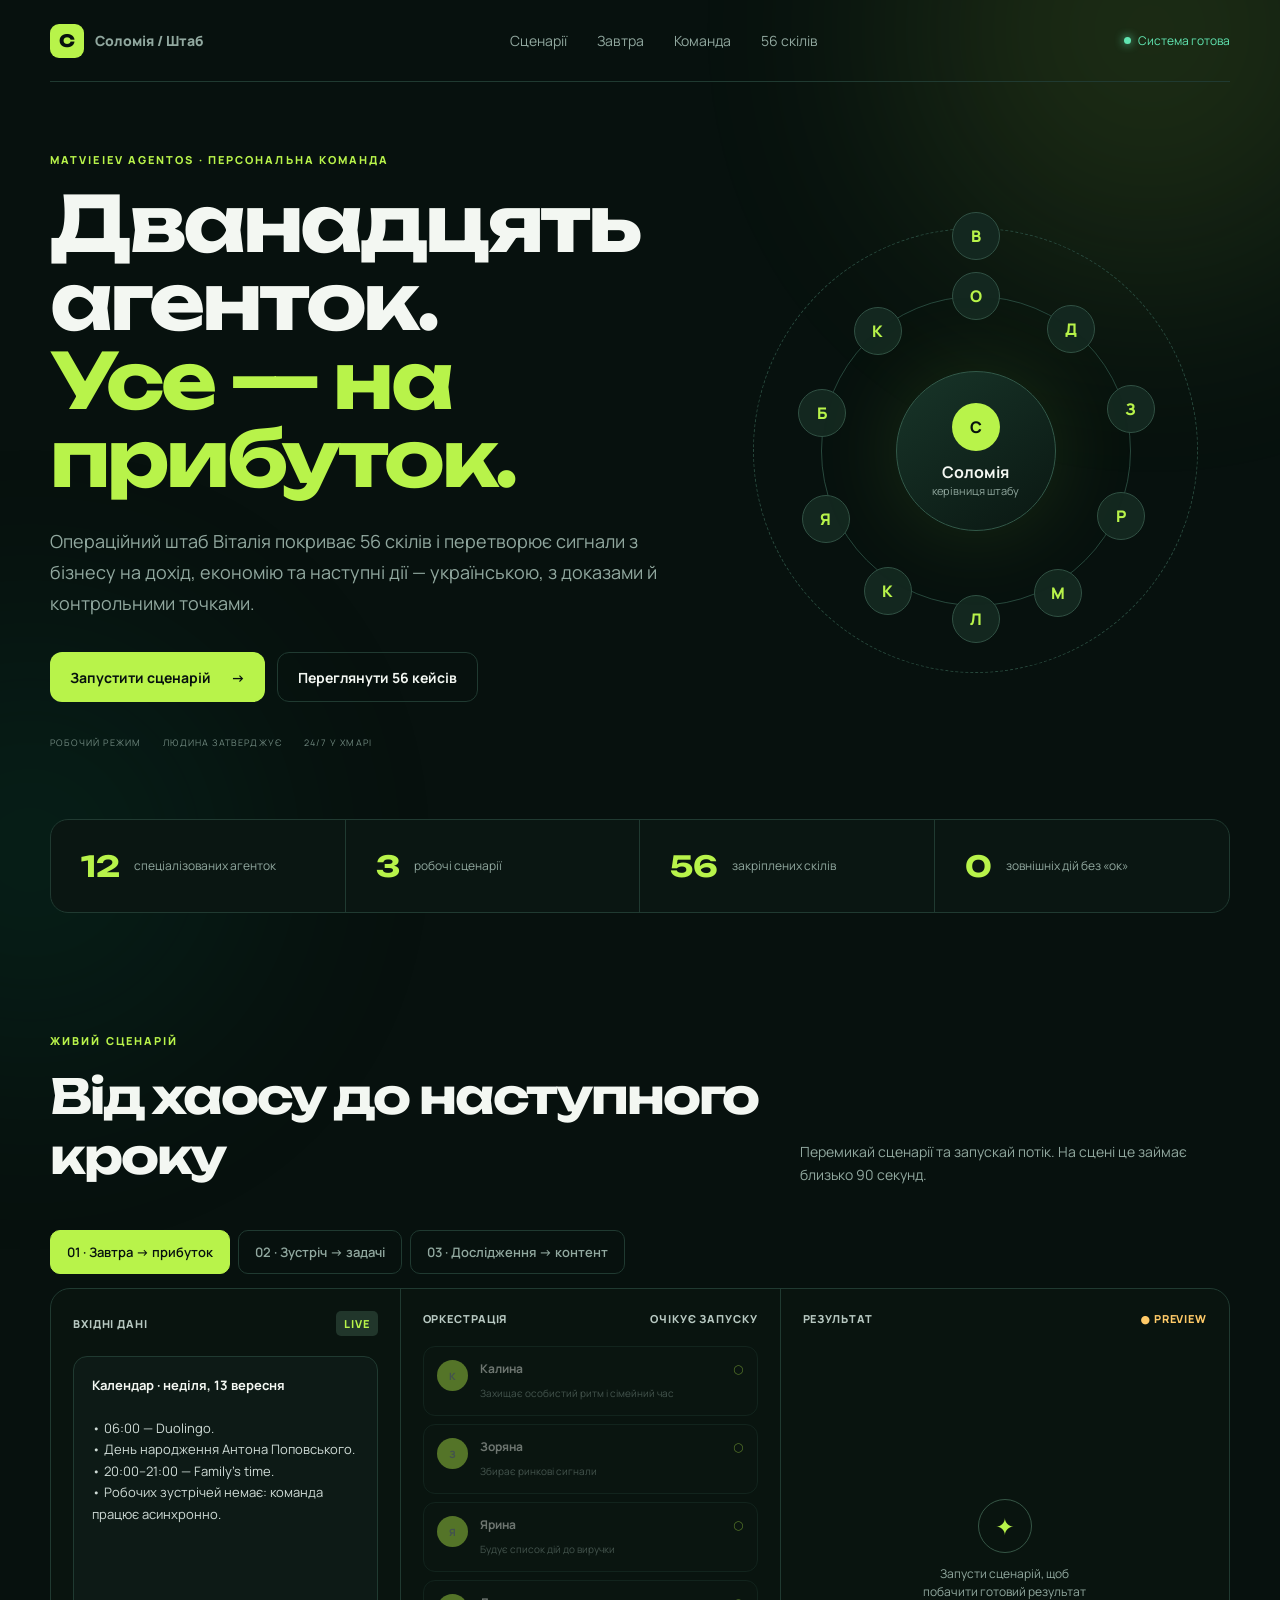
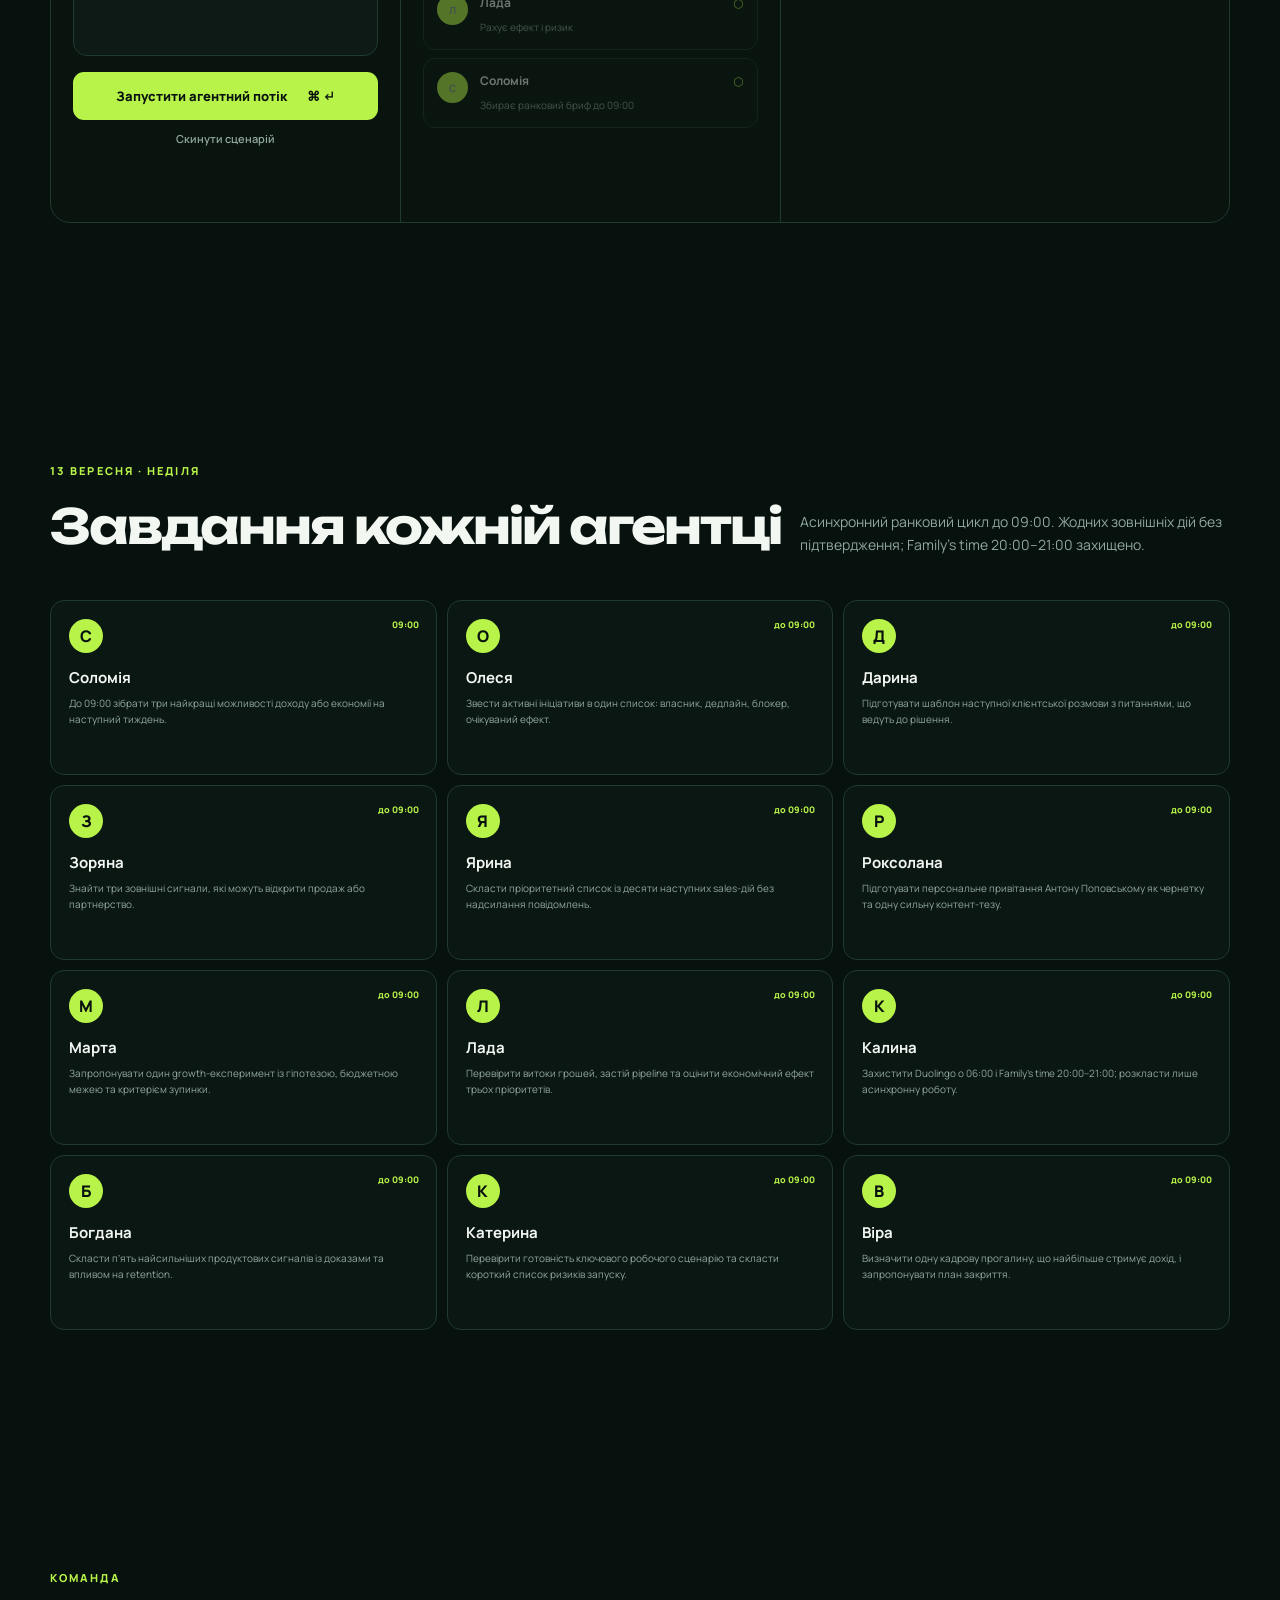
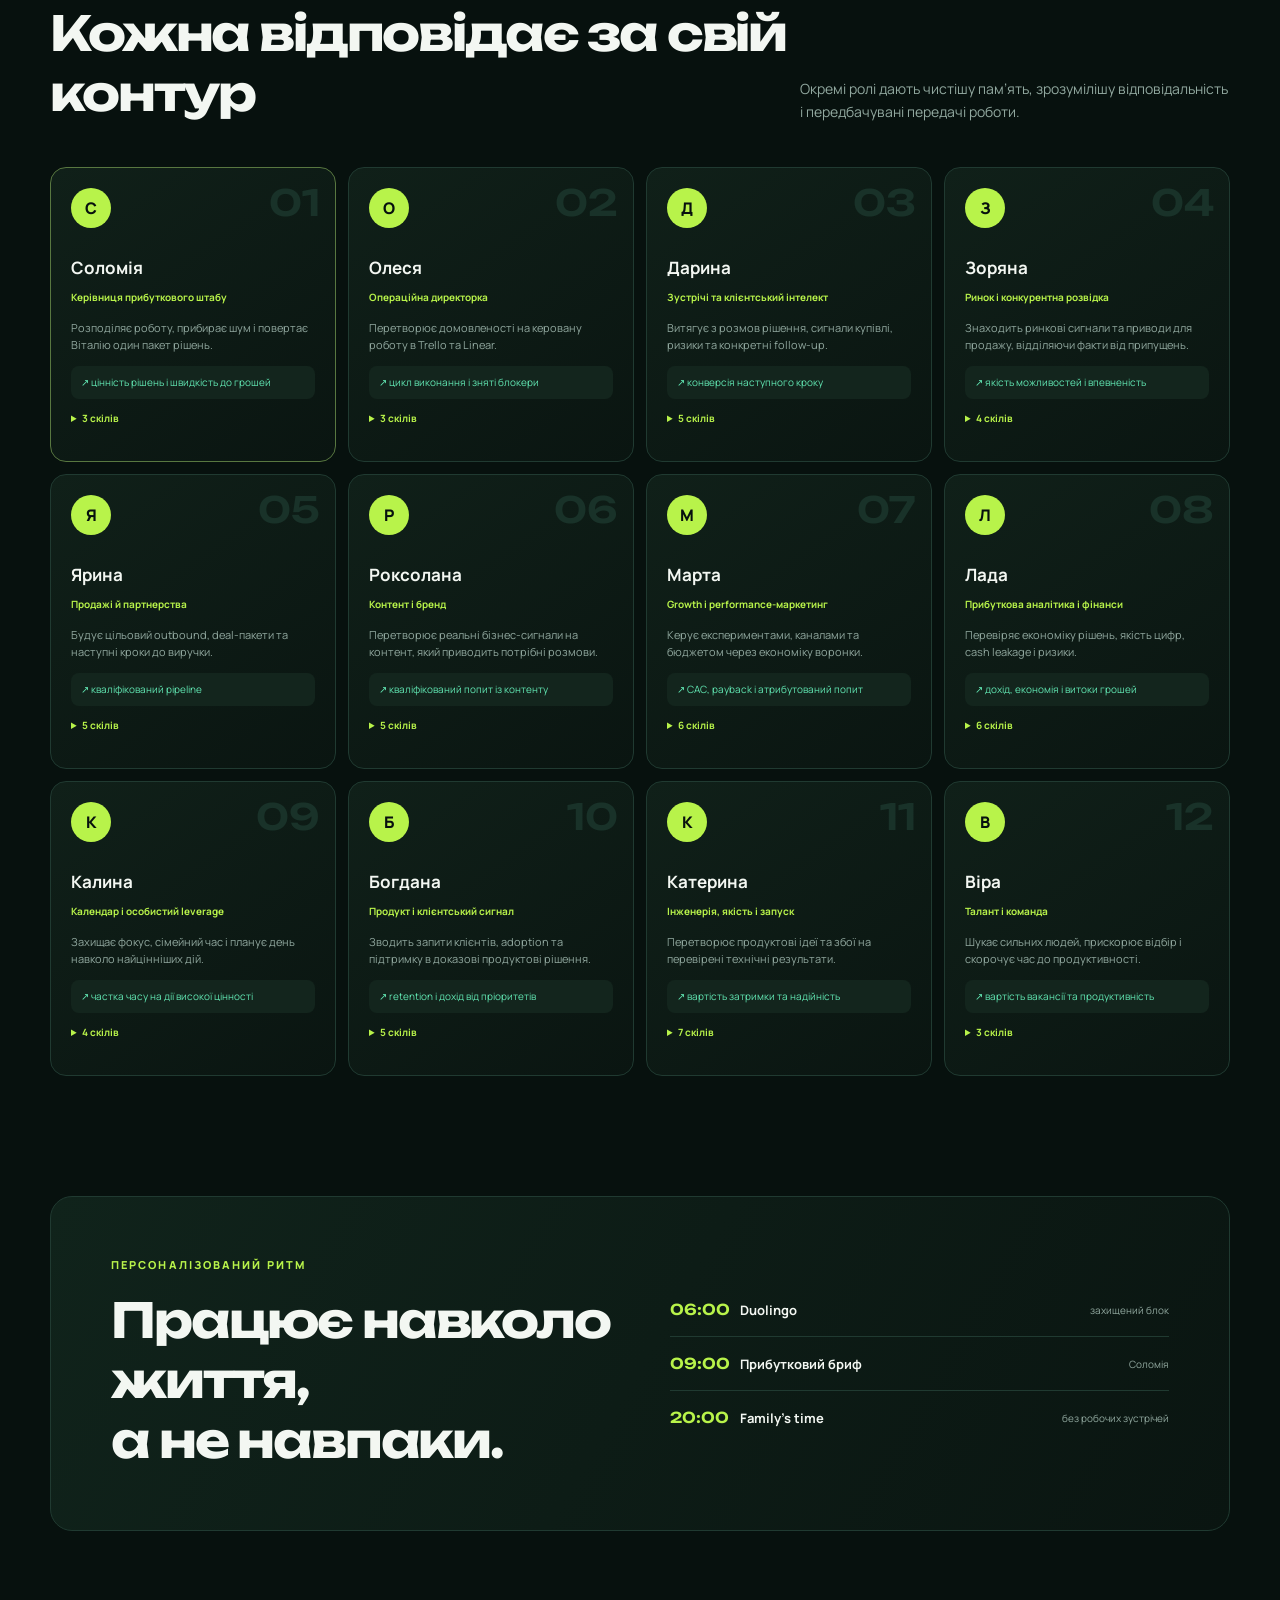
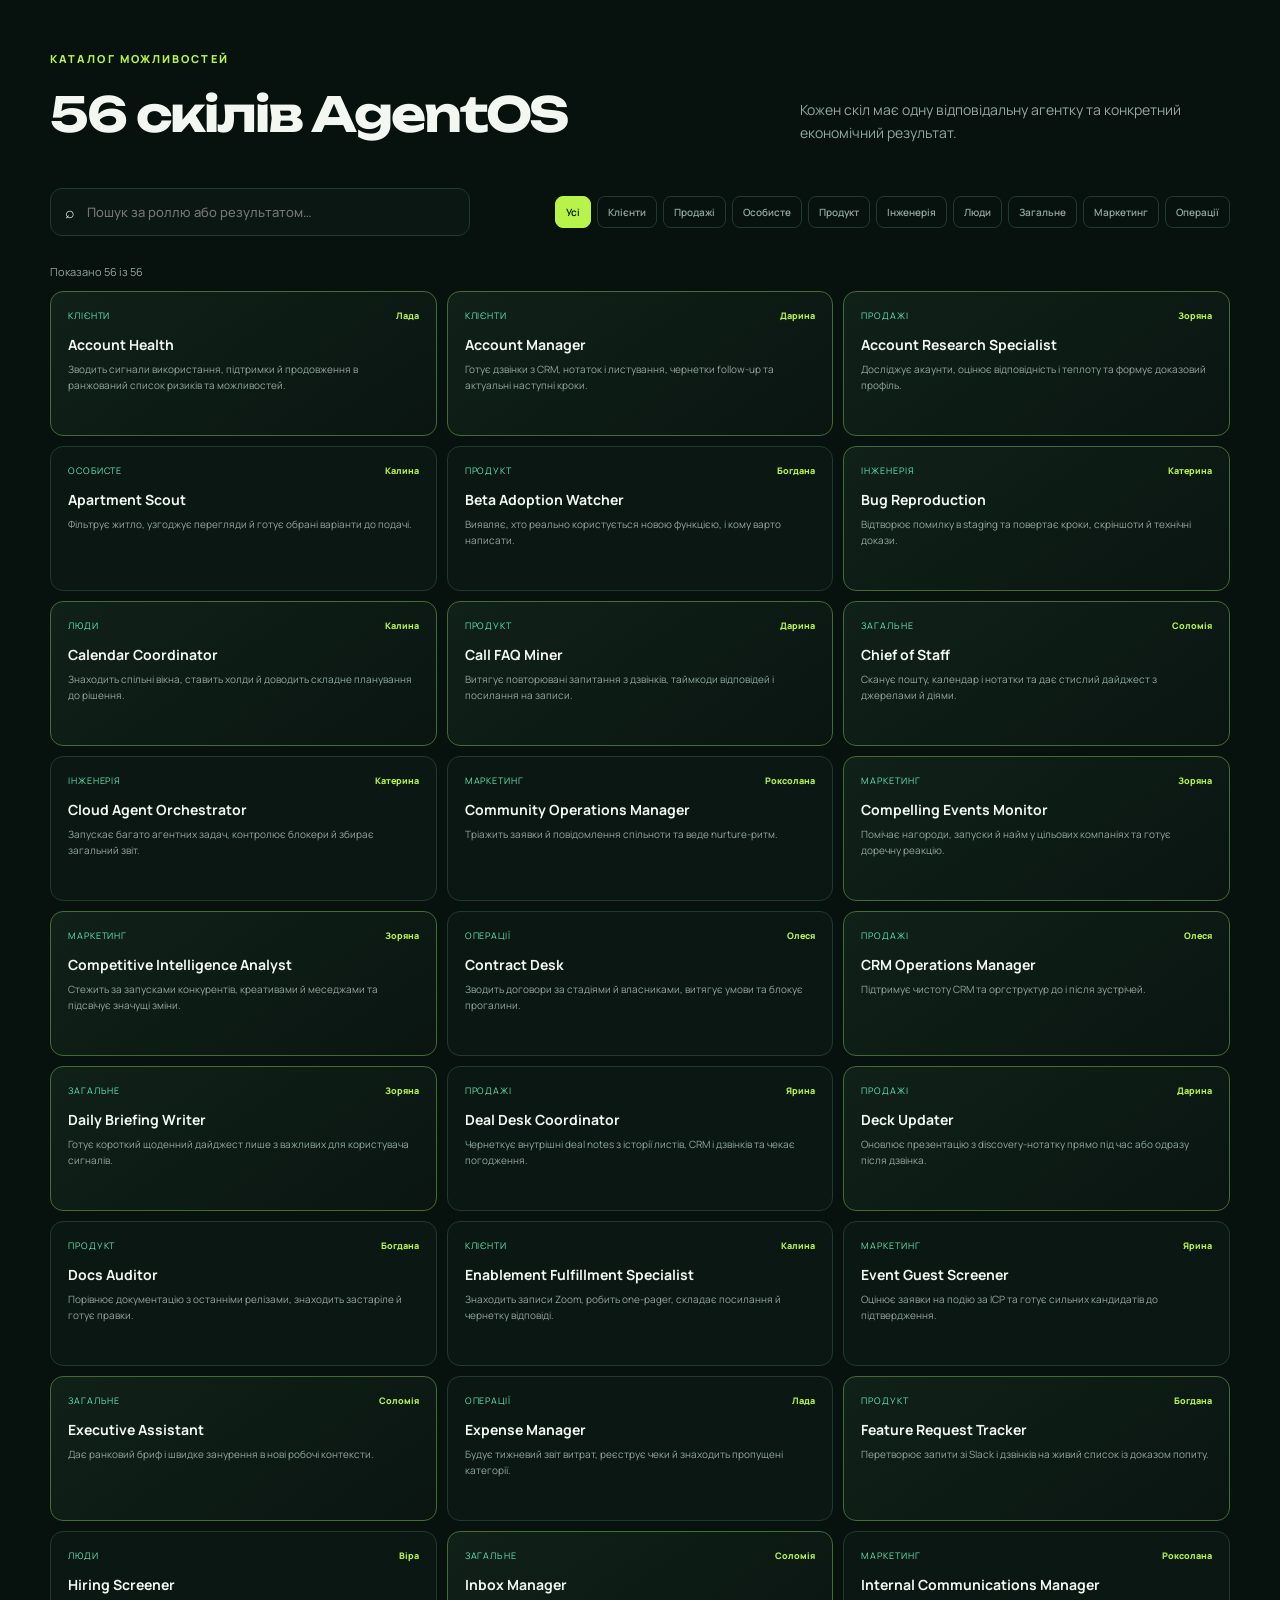
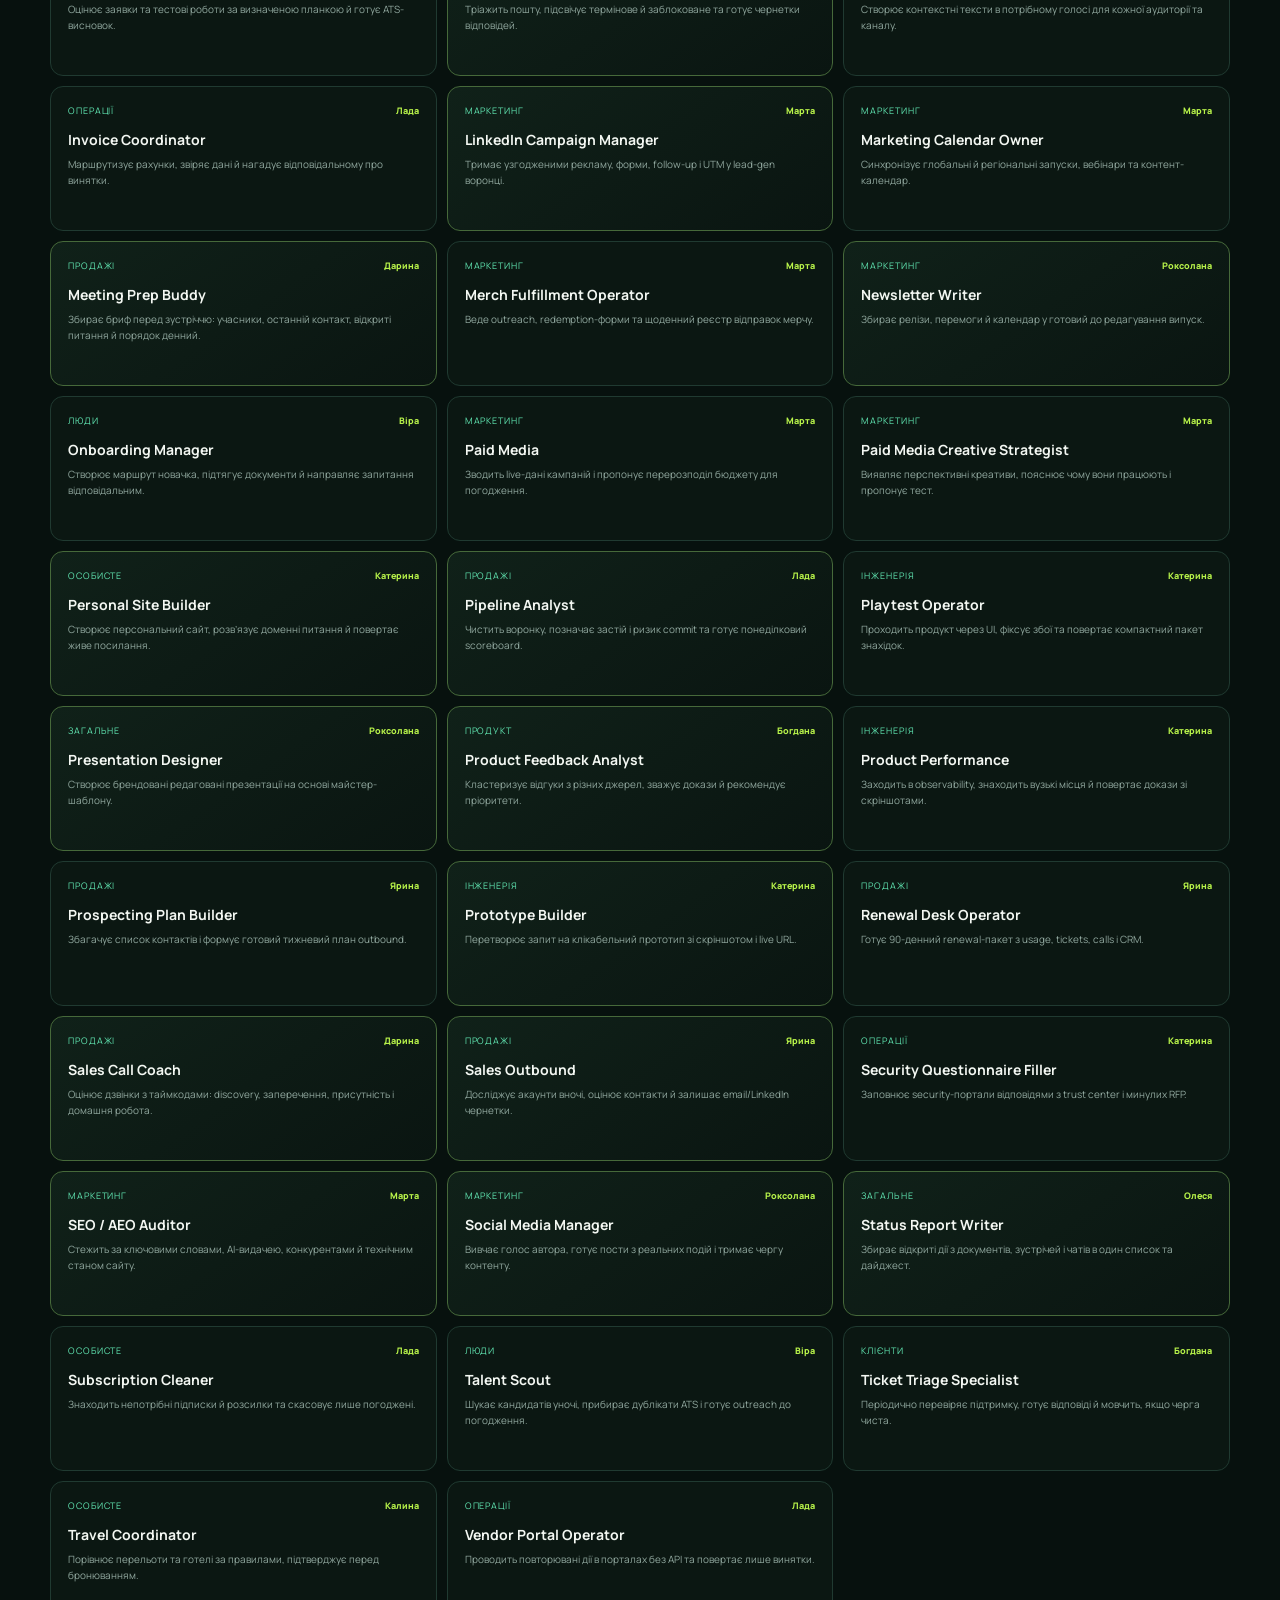
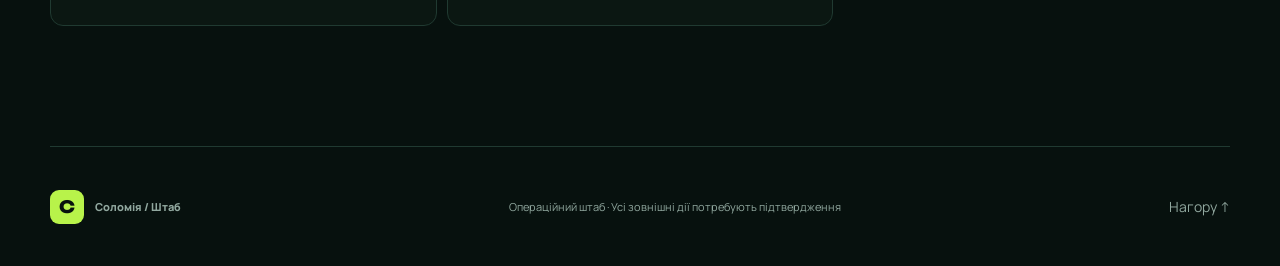
==== commit 997da4fc: "feat: add 12-agent profit operating team" ====
--- a/index.html
+++ b/index.html
@@ -9,12 +9,13 @@
   <link rel="preconnect" href="https://fonts.gstatic.com" crossorigin>
   <link href="https://fonts.googleapis.com/css2?family=Manrope:wght@400;500;600;700;800&family=Unbounded:wght@600;700&display=swap" rel="stylesheet">
   <link rel="stylesheet" href="styles.css" />
+  <link rel="stylesheet" href="profit.css" />
 </head>
 <body>
   <div class="ambient ambient-a"></div><div class="ambient ambient-b"></div>
   <header class="nav shell">
     <a class="brand" href="#top"><span class="brand-mark">С</span><span>Соломія / Штаб</span></a>
-    <nav><a href="#demo">Сценарії</a><a href="#team">Команда</a><a href="#cases">56 кейсів</a></nav>
+    <nav><a href="#demo">Сценарії</a><a href="#tomorrow">Завтра</a><a href="#team">Команда</a><a href="#cases">56 скілів</a></nav>
     <div class="live"><i></i> Система готова</div>
   </header>
 
@@ -22,30 +23,31 @@
     <section class="hero shell">
       <div class="hero-copy">
         <div class="eyebrow">MATVIEIEV AGENTOS · ПЕРСОНАЛЬНА КОМАНДА</div>
-        <h1>Вісім агенток.<br><em>Один результат.</em></h1>
-        <p>Операційний штаб Віталія перетворює розмови, дослідження й сигнали з бізнесу на структуровані рішення — українською, з джерелами та контрольними точками.</p>
+        <h1>Дванадцять агенток.<br><em>Усе — на прибуток.</em></h1>
+        <p>Операційний штаб Віталія покриває 56 скілів і перетворює сигнали з бізнесу на дохід, економію та наступні дії — українською, з доказами й контрольними точками.</p>
         <div class="hero-actions"><a class="button primary" href="#demo">Запустити сценарій <span>→</span></a><a class="button ghost" href="#cases">Переглянути 56 кейсів</a></div>
-        <div class="trust"><span>PREVIEW MODE</span><span>ЛЮДИНА ЗАТВЕРДЖУЄ</span><span>24/7 У ХМАРІ</span></div>
+        <div class="trust"><span>РОБОЧИЙ РЕЖИМ</span><span>ЛЮДИНА ЗАТВЕРДЖУЄ</span><span>24/7 У ХМАРІ</span></div>
       </div>
       <div class="orbital" aria-label="Схема команди">
         <div class="orbit orbit-1"></div><div class="orbit orbit-2"></div>
         <div class="core"><span class="avatar big">С</span><strong>Соломія</strong><small>керівниця штабу</small></div>
-        <div class="satellite s1">О</div><div class="satellite s2">Д</div><div class="satellite s3">З</div><div class="satellite s4">Р</div><div class="satellite s5">Л</div><div class="satellite s6">К</div><div class="satellite s7">Я</div>
+        <div class="satellite s1">О</div><div class="satellite s2">Д</div><div class="satellite s3">З</div><div class="satellite s4">Р</div><div class="satellite s5">М</div><div class="satellite s6">Л</div><div class="satellite s7">К</div><div class="satellite s8">Я</div><div class="satellite s9">Б</div><div class="satellite s10">К</div><div class="satellite s11">В</div>
       </div>
     </section>
 
     <section class="stats shell">
-      <div><strong>8</strong><span>спеціалізованих агенток</span></div>
-      <div><strong>2</strong><span>готові живі сценарії</span></div>
-      <div><strong>56</strong><span>перевірених юзкейсів</span></div>
+      <div><strong>12</strong><span>спеціалізованих агенток</span></div>
+      <div><strong>3</strong><span>робочі сценарії</span></div>
+      <div><strong>56</strong><span>закріплених скілів</span></div>
       <div><strong>0</strong><span>зовнішніх дій без «ок»</span></div>
     </section>
 
     <section class="demo-section shell" id="demo">
       <div class="section-heading"><div><div class="eyebrow">ЖИВИЙ СЦЕНАРІЙ</div><h2>Від хаосу до наступного кроку</h2></div><p>Перемикай сценарії та запускай потік. На сцені це займає близько 90 секунд.</p></div>
       <div class="scenario-tabs" role="tablist">
-        <button class="scenario-tab active" data-scenario="meeting">01 · Зустріч → задачі</button>
-        <button class="scenario-tab" data-scenario="research">02 · Дослідження → контент</button>
+        <button class="scenario-tab active" data-scenario="tomorrow">01 · Завтра → прибуток</button>
+        <button class="scenario-tab" data-scenario="meeting">02 · Зустріч → задачі</button>
+        <button class="scenario-tab" data-scenario="research">03 · Дослідження → контент</button>
       </div>
       <div class="demo-console">
         <div class="input-panel">
@@ -66,6 +68,11 @@
       </div>
     </section>
 
+    <section class="tomorrow-section shell" id="tomorrow">
+      <div class="section-heading"><div><div class="eyebrow">13 ВЕРЕСНЯ · НЕДІЛЯ</div><h2>Завдання кожній агентці</h2></div><p>Асинхронний ранковий цикл до 09:00. Жодних зовнішніх дій без підтвердження; Family’s time 20:00–21:00 захищено.</p></div>
+      <div class="tomorrow-grid" id="tomorrowGrid"></div>
+    </section>
+
     <section class="team-section shell" id="team">
       <div class="section-heading"><div><div class="eyebrow">КОМАНДА</div><h2>Кожна відповідає за свій контур</h2></div><p>Окремі ролі дають чистішу пам’ять, зрозумілішу відповідальність і передбачувані передачі роботи.</p></div>
       <div class="team-grid" id="teamGrid"></div>
@@ -73,11 +80,11 @@
 
     <section class="rhythm shell">
       <div><div class="eyebrow">ПЕРСОНАЛІЗОВАНИЙ РИТМ</div><h2>Працює навколо життя,<br>а не навпаки.</h2></div>
-      <div class="schedule"><div><time>08:00</time><span>Duolingo</span><i>захищений блок</i></div><div><time>09:00</time><span>Ранковий дайджест</span><i>Соломія</i></div><div><time>20:00</time><span>Family’s time</span><i>без робочих зустрічей</i></div></div>
+      <div class="schedule"><div><time>06:00</time><span>Duolingo</span><i>захищений блок</i></div><div><time>09:00</time><span>Прибутковий бриф</span><i>Соломія</i></div><div><time>20:00</time><span>Family’s time</span><i>без робочих зустрічей</i></div></div>
     </section>
 
     <section class="cases-section shell" id="cases">
-      <div class="section-heading"><div><div class="eyebrow">КАТАЛОГ МОЖЛИВОСТЕЙ</div><h2>56 юзкейсів AgentOS</h2></div><p>Повний каталог перевірених агентних ролей. Позначені кейси найкраще підходять Віталію.</p></div>
+      <div class="section-heading"><div><div class="eyebrow">КАТАЛОГ МОЖЛИВОСТЕЙ</div><h2>56 скілів AgentOS</h2></div><p>Кожен скіл має одну відповідальну агентку та конкретний економічний результат.</p></div>
       <div class="catalog-tools"><label class="search"><span>⌕</span><input id="caseSearch" placeholder="Пошук за роллю або результатом…" /></label><div class="filters" id="filters"></div></div>
       <div class="case-count" id="caseCount"></div>
       <div class="case-grid" id="caseGrid"></div>
--- a/profit.css
+++ b/profit.css
@@ -0,0 +1,27 @@
+.s1{transform:translate(0,-155px)}
+.s2{transform:translate(95px,-122px)}
+.s3{transform:translate(155px,-42px)}
+.s4{transform:translate(145px,65px)}
+.s5{transform:translate(82px,142px)}
+.s6{transform:translate(0,168px)}
+.s7{transform:translate(-88px,140px)}
+.s8{transform:translate(-150px,68px)}
+.s9{transform:translate(-154px,-38px)}
+.s10{transform:translate(-98px,-120px)}
+.s11{transform:translate(0,-215px)}
+.tomorrow-section{padding:120px 0}
+.agent-card{min-height:295px}
+.agent-card p{margin:13px 0}
+.metric{font-size:10px;color:var(--mint);line-height:1.45;padding:9px 10px;background:#13251d;border-radius:8px}
+.agent-card details{margin-top:12px;color:var(--muted);font-size:10px}
+.agent-card summary{cursor:pointer;color:var(--lime);font-weight:700}
+.agent-card ul{padding-left:17px;line-height:1.6}
+.tomorrow-grid{display:grid;grid-template-columns:repeat(3,1fr);gap:10px}
+.tomorrow-card{position:relative;padding:18px;border:1px solid var(--line);border-radius:14px;background:#0b1712;min-height:175px}
+.tomorrow-card .avatar{width:34px;height:34px;margin-bottom:14px}
+.tomorrow-card h3{font-size:15px;margin:0 0 8px}
+.tomorrow-card p{font-size:10px;color:var(--muted);line-height:1.55;margin:0}
+.task-time{position:absolute;top:17px;right:17px;font-size:9px;color:var(--lime);font-weight:800}
+.owner{font-size:9px;color:var(--lime);font-weight:800}
+@media(max-width:900px){.tomorrow-grid{grid-template-columns:1fr 1fr}}
+@media(max-width:600px){.tomorrow-section{padding:80px 0}.tomorrow-grid{grid-template-columns:1fr}}
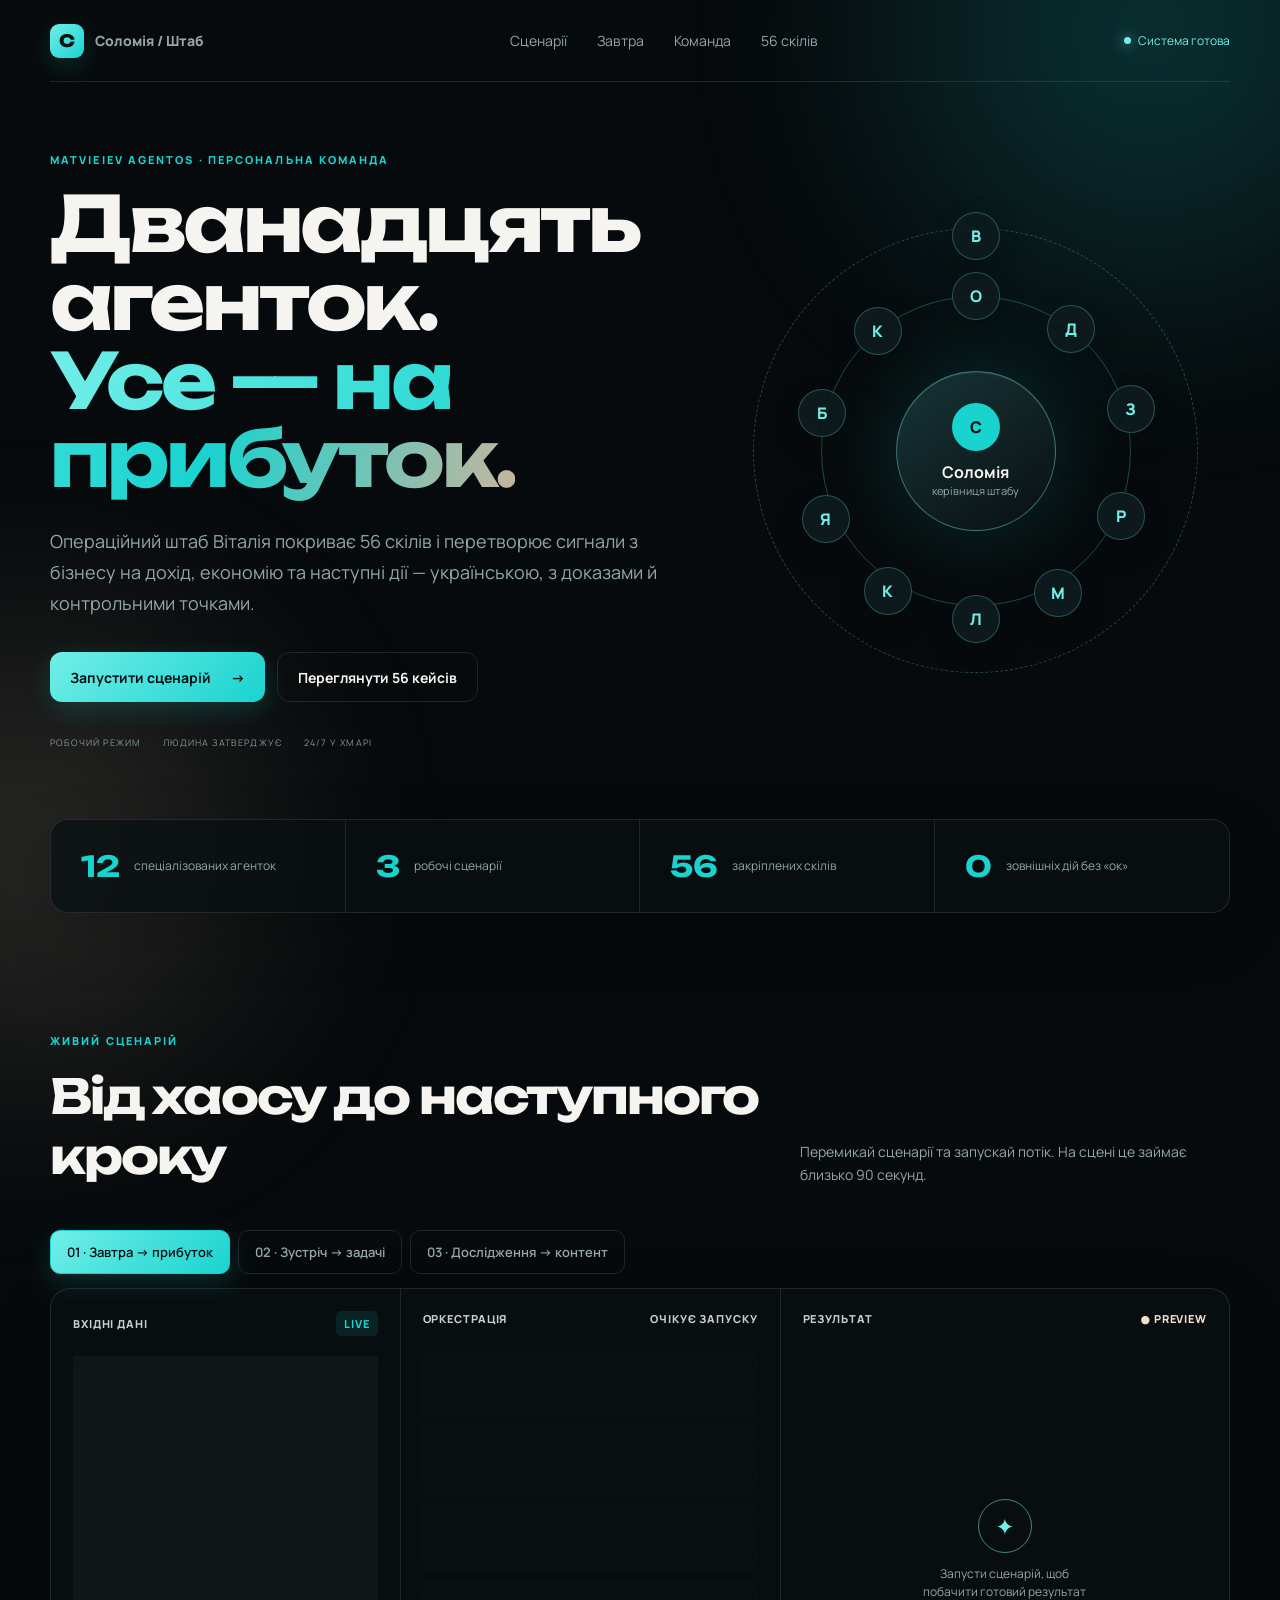
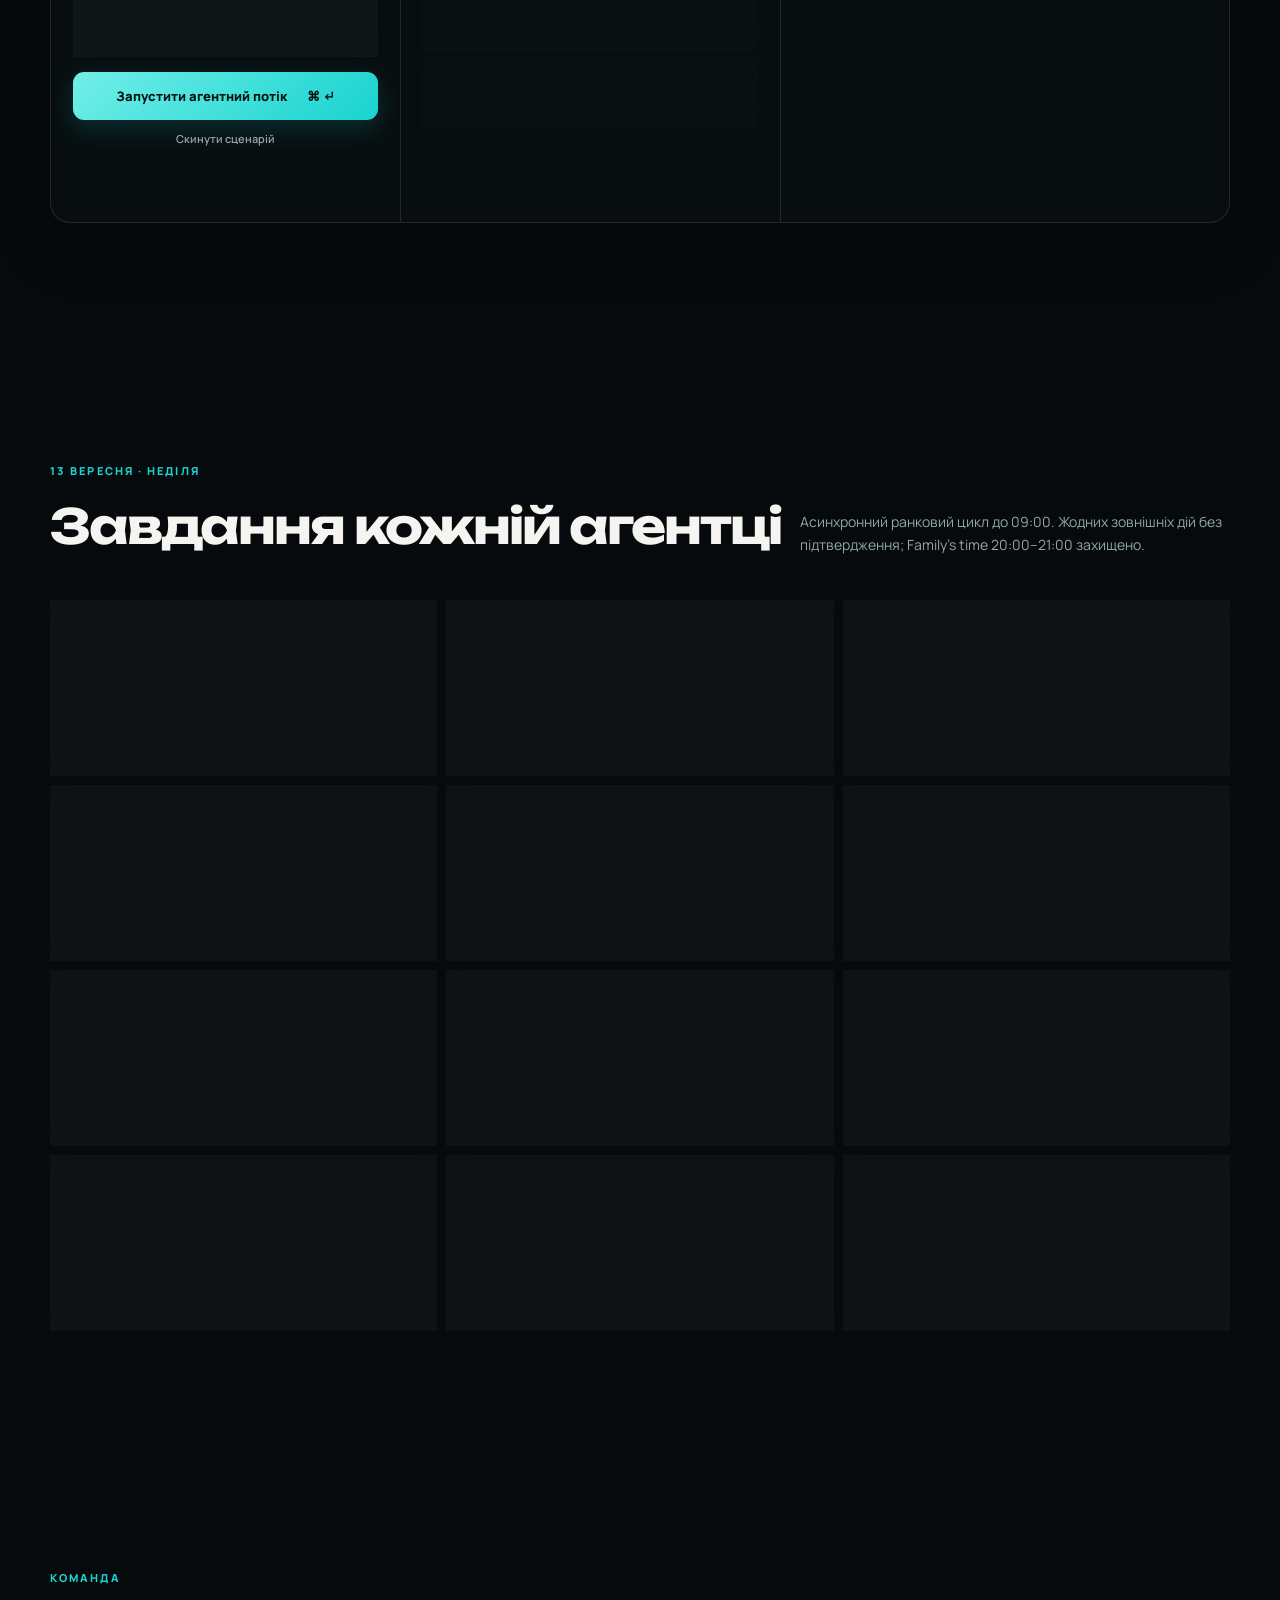
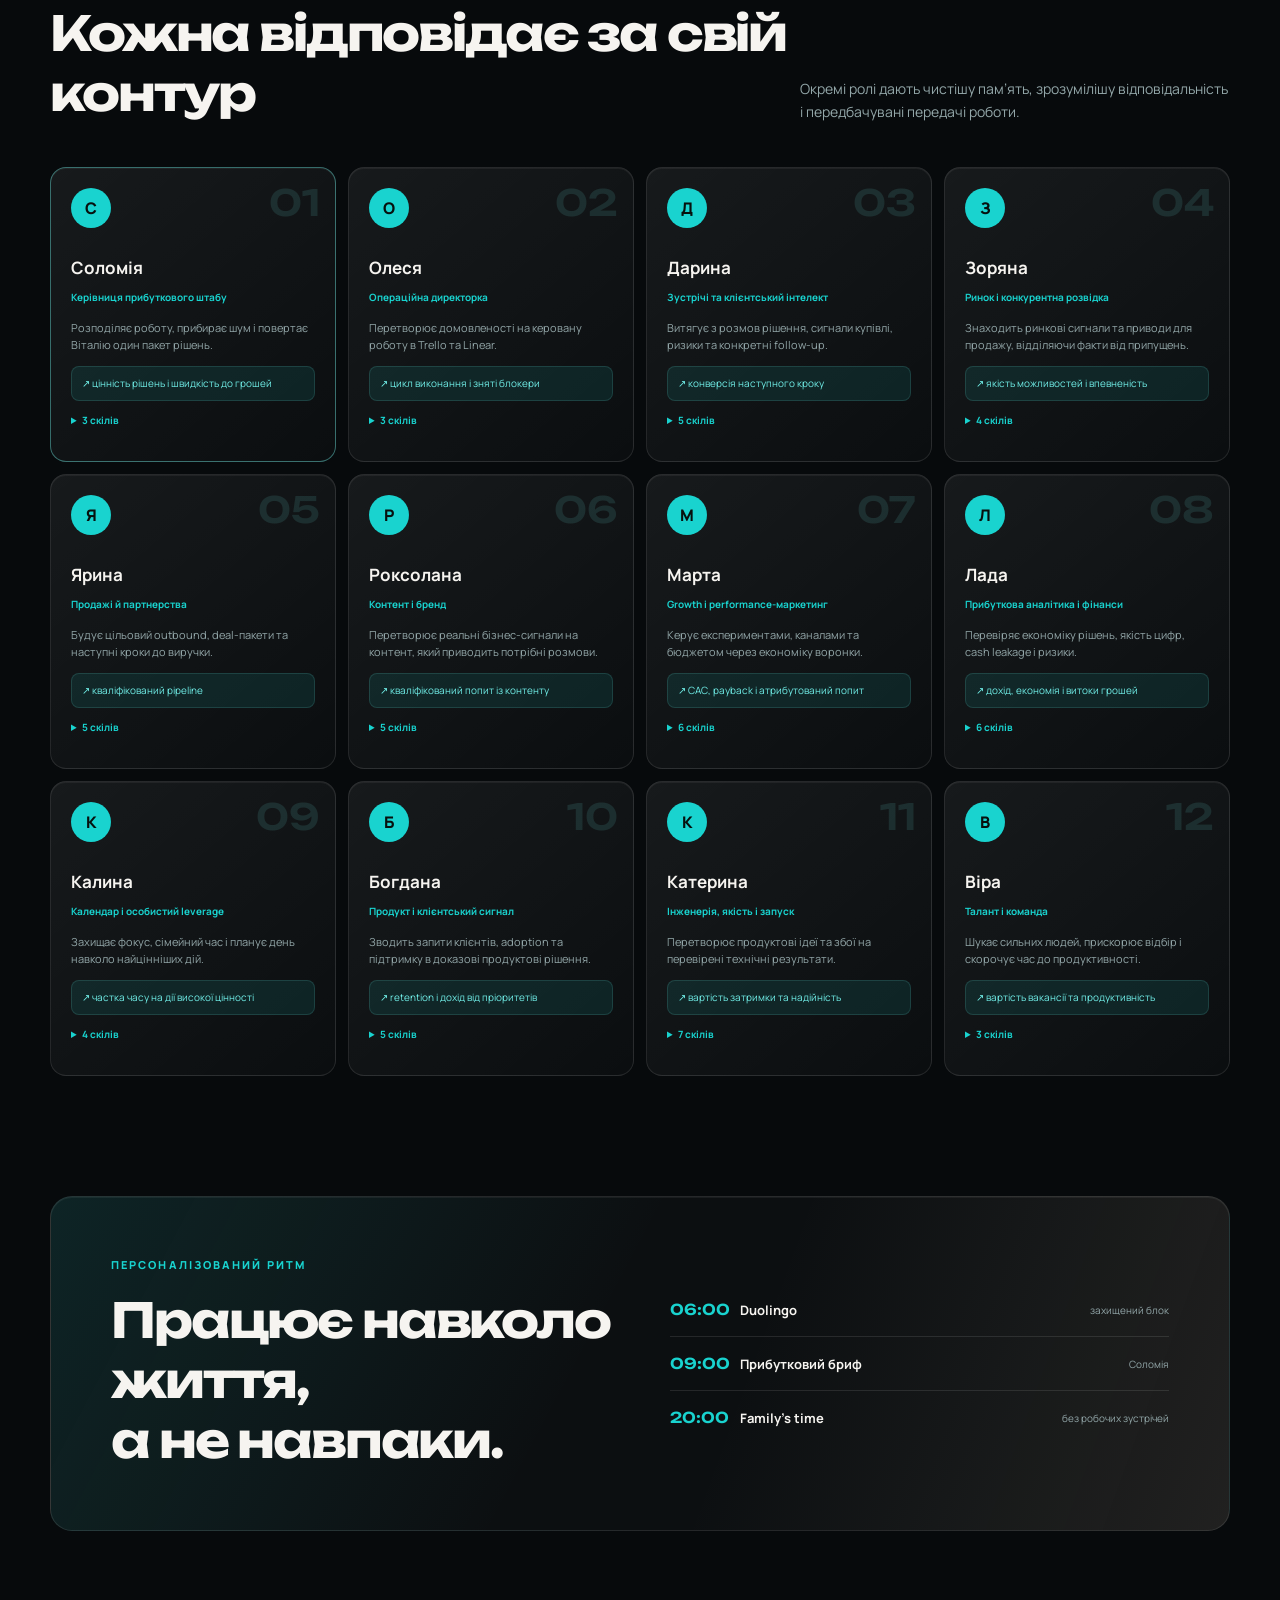
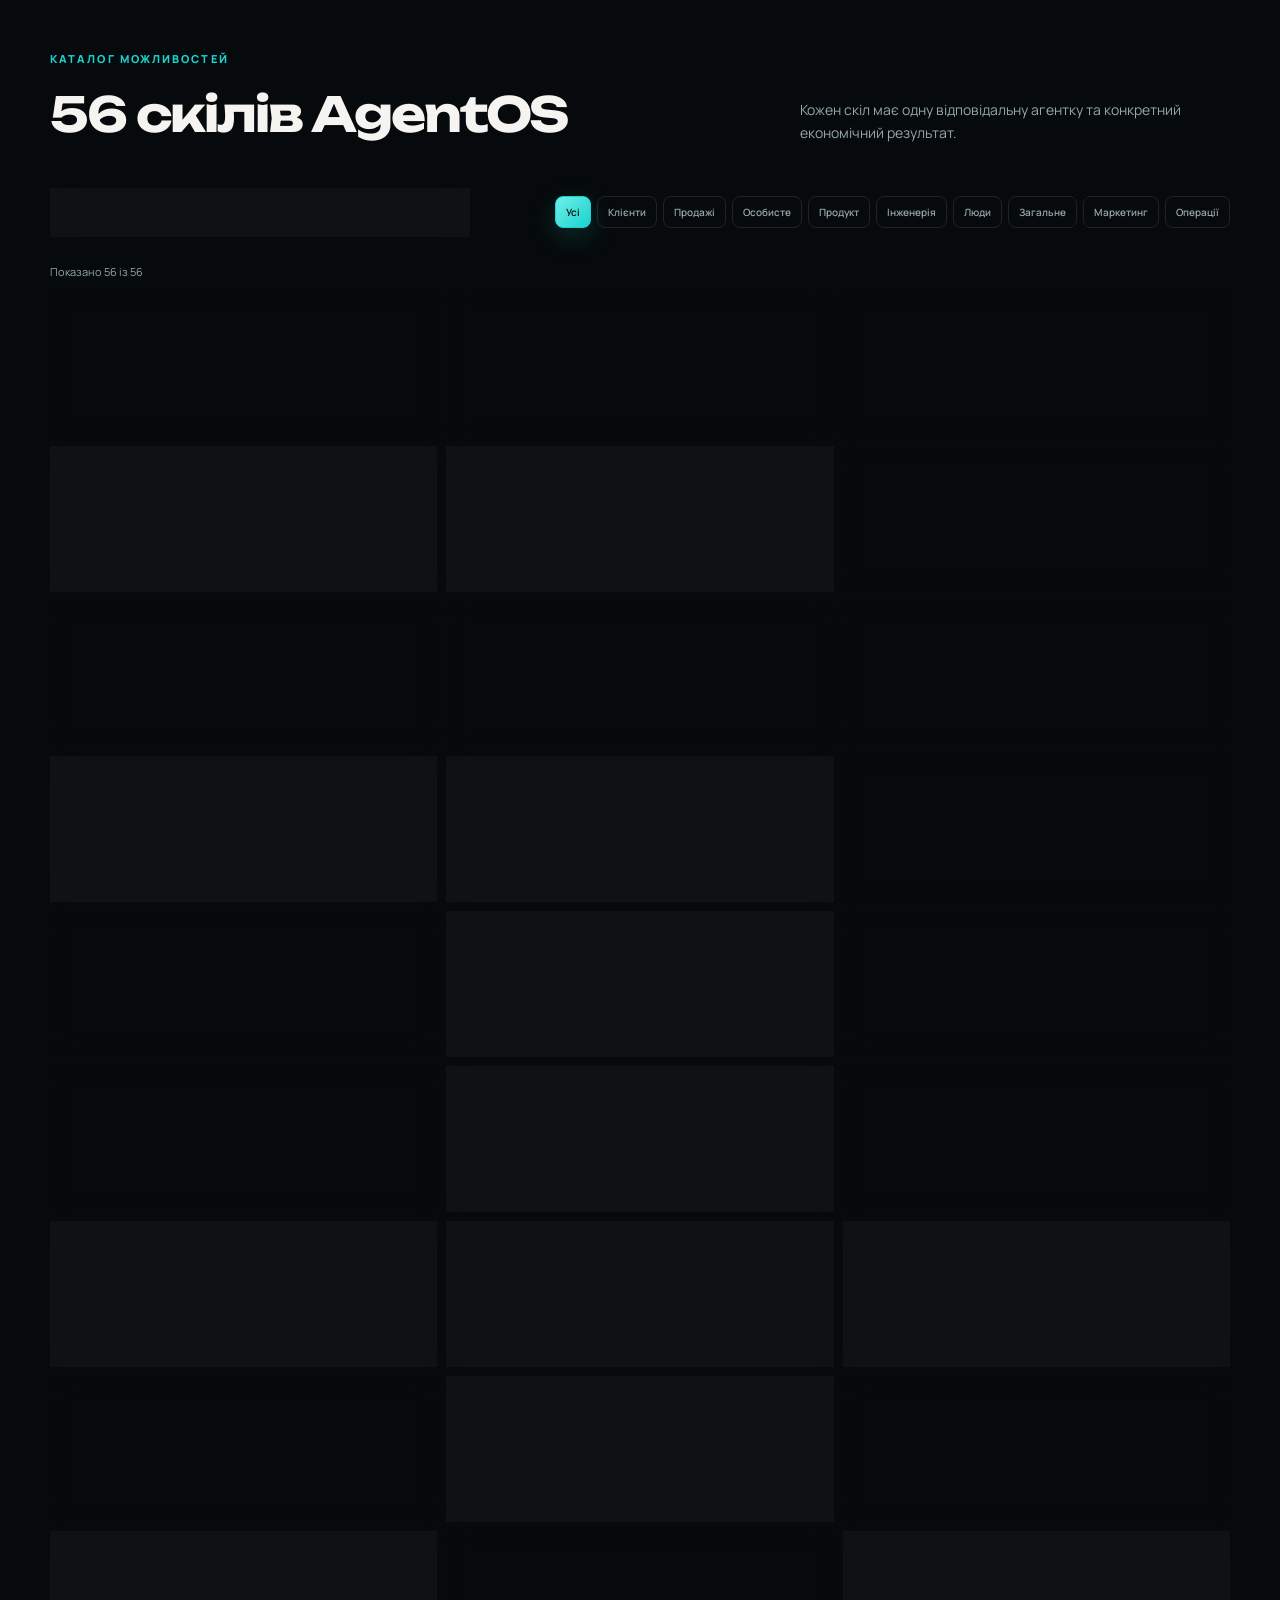
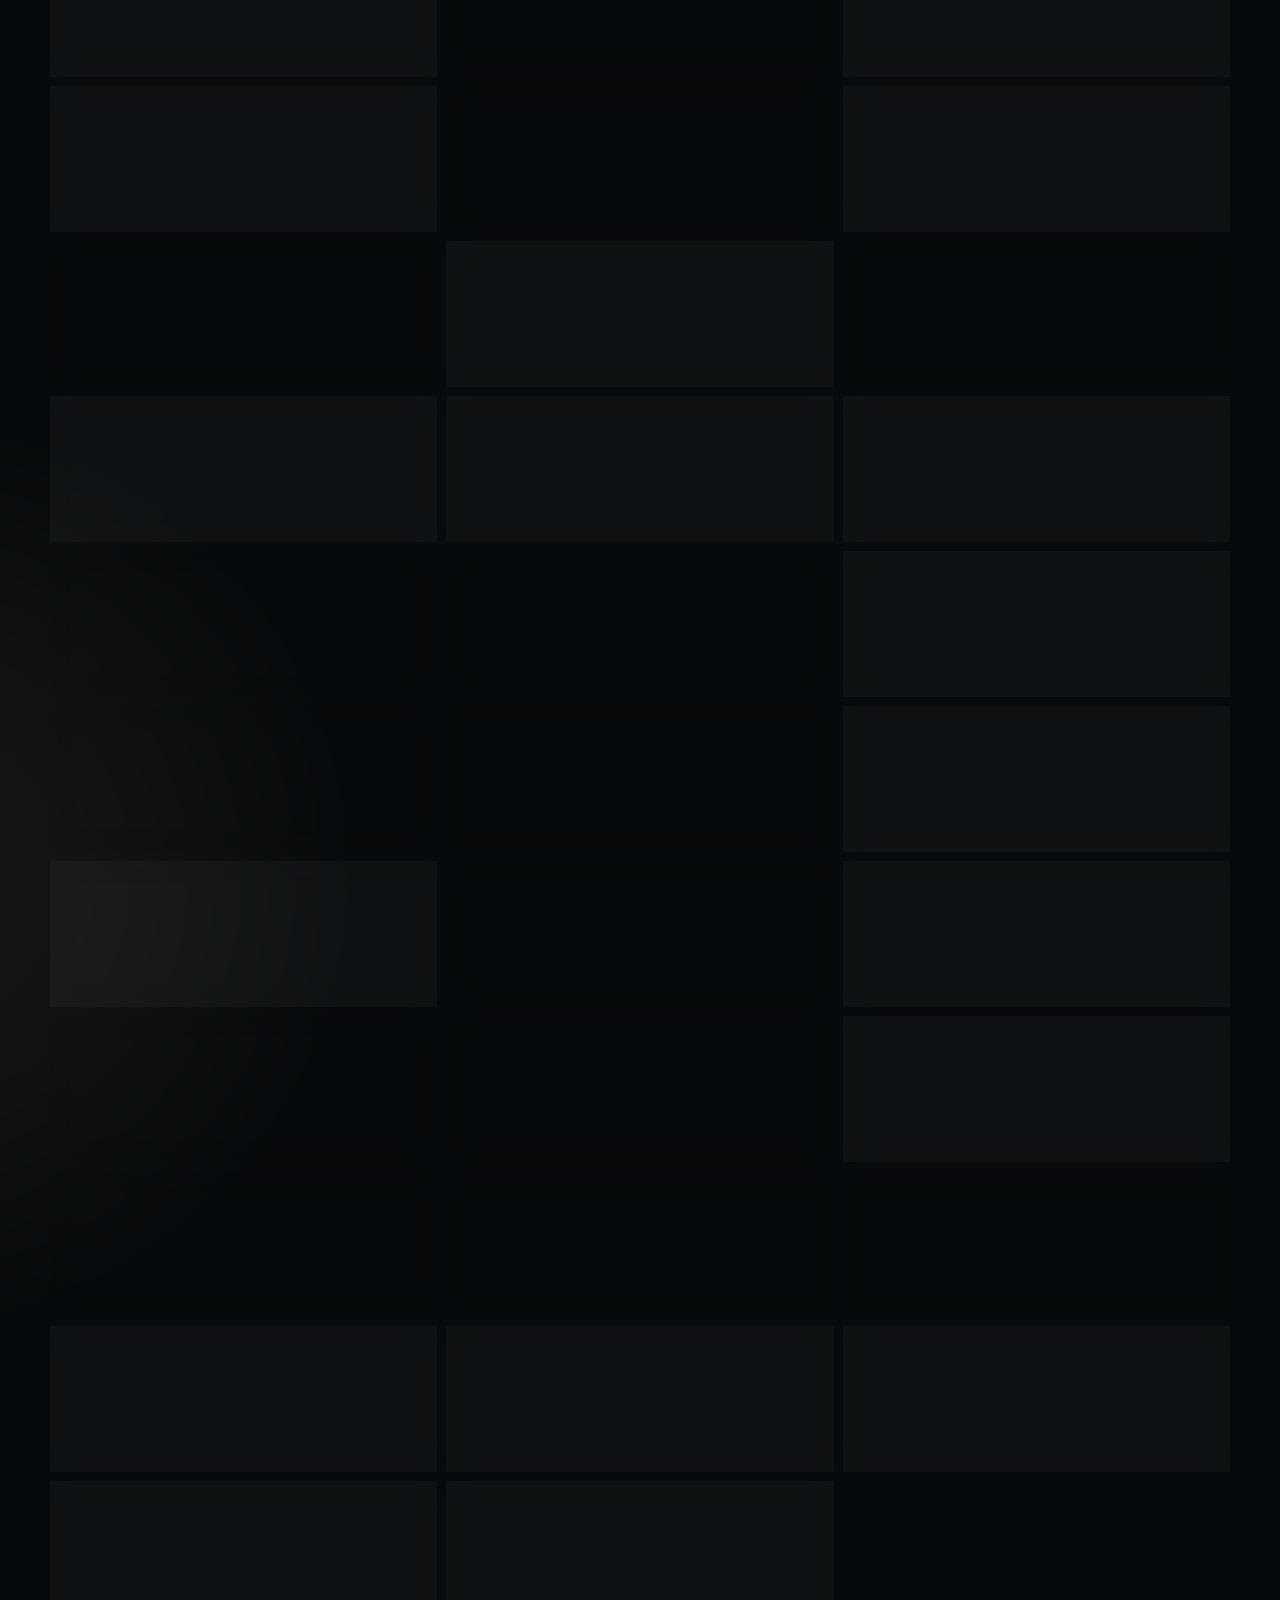
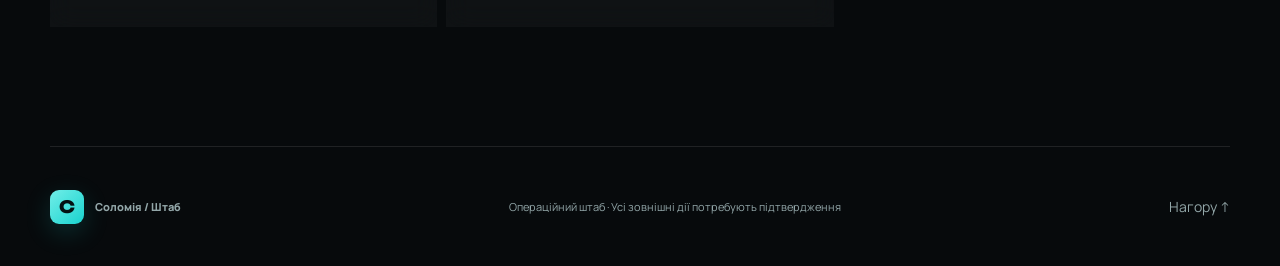
==== commit 653aed06: "style: apply Obsidian Glass palette" ====
--- a/index.html
+++ b/index.html
@@ -10,6 +10,7 @@
   <link href="https://fonts.googleapis.com/css2?family=Manrope:wght@400;500;600;700;800&family=Unbounded:wght@600;700&display=swap" rel="stylesheet">
   <link rel="stylesheet" href="styles.css" />
   <link rel="stylesheet" href="profit.css" />
+  <link rel="stylesheet" href="obsidian-glass.css" />
 </head>
 <body>
   <div class="ambient ambient-a"></div><div class="ambient ambient-b"></div>
--- a/obsidian-glass.css
+++ b/obsidian-glass.css
@@ -0,0 +1,144 @@
+/* Matvieiev AgentOS — Obsidian Glass */
+:root {
+  --bg: #070a0c;
+  --panel: #0d1316;
+  --panel2: #11191c;
+  --line: rgba(255, 255, 255, .10);
+  --text: #f6f4f0;
+  --muted: #93a7a9;
+  --lime: #19d3cf;
+  --mint: #71eee8;
+  --sand: #c8b59d;
+  --sand-light: #f0e0cc;
+  --amber: #ffca68;
+  --red: #ff7e72;
+  --blue: #7fb5ff;
+}
+
+body {
+  background:
+    radial-gradient(circle at 84% -10%, rgba(25, 211, 207, .13), transparent 31rem),
+    radial-gradient(circle at -8% 88%, rgba(200, 181, 157, .09), transparent 29rem),
+    var(--bg);
+}
+
+.ambient { opacity: .18; }
+.ambient-a { background: #19d3cf; }
+.ambient-b { background: #c8b59d; }
+
+.brand-mark,
+.button.primary,
+.run-button,
+.scenario-tab.active,
+.filter.active,
+.pick {
+  color: #041112;
+  background: linear-gradient(135deg, #71eee8, #19d3cf);
+  border-color: #19d3cf;
+  box-shadow: 0 8px 26px rgba(25, 211, 207, .18);
+}
+
+.button.primary:hover,
+.run-button:hover:not(:disabled) {
+  box-shadow: 0 10px 34px rgba(25, 211, 207, .32);
+  transform: translateY(-1px);
+}
+
+.hero h1 em {
+  background: linear-gradient(105deg, #71eee8, #19d3cf 64%, #c8b59d);
+  -webkit-background-clip: text;
+  background-clip: text;
+  color: transparent;
+}
+
+.eyebrow,
+.stats strong,
+.schedule time,
+.agent-card small,
+.task-time,
+.owner,
+.agent-card summary,
+.flow-step .state,
+.tag { color: var(--lime); }
+
+.live { color: var(--mint); }
+.live i { background: var(--mint); box-shadow: 0 0 14px rgba(113, 238, 232, .85); }
+.trust { color: #7f9698; }
+
+.button.ghost,
+.scenario-tab,
+.filter,
+.search,
+.case-card,
+.tomorrow-card,
+.board-card,
+.flow-step,
+.demo-console,
+.stats,
+.rhythm,
+.agent-card { border-color: var(--line); }
+
+.button.ghost:hover,
+.scenario-tab:hover,
+.filter:hover { border-color: rgba(113, 238, 232, .48); color: var(--text); }
+
+.orbit { border-color: rgba(113, 238, 232, .28); }
+.core {
+  background: linear-gradient(145deg, rgba(24, 56, 58, .94), rgba(10, 16, 18, .96));
+  border-color: rgba(113, 238, 232, .42);
+  box-shadow: 0 0 90px rgba(25, 211, 207, .18), inset 0 1px 0 rgba(255, 255, 255, .08);
+}
+.satellite {
+  background: rgba(15, 27, 30, .9);
+  border-color: rgba(113, 238, 232, .28);
+  color: var(--mint);
+  box-shadow: 0 10px 28px rgba(0, 0, 0, .22);
+}
+
+.stats,
+.demo-console { background: rgba(10, 16, 18, .78); box-shadow: 0 20px 60px rgba(0, 0, 0, .18); }
+.demo-console > div { border-color: var(--line); }
+.panel-top { color: #c3d0d1; }
+.tag { background: rgba(25, 211, 207, .11); }
+.source-card,
+.search,
+.case-card,
+.tomorrow-card,
+.board-card,
+.flow-step { background: rgba(255, 255, 255, .035); backdrop-filter: blur(12px); }
+.source-card { color: #d4dddd; }
+.flow-step.active {
+  border-color: rgba(113, 238, 232, .58);
+  background: linear-gradient(100deg, rgba(25, 211, 207, .11), rgba(255, 255, 255, .035));
+  box-shadow: 0 8px 24px rgba(0, 0, 0, .18);
+}
+.pulse-icon { border-color: rgba(113, 238, 232, .52); color: var(--mint); }
+@keyframes pulse { 50% { box-shadow: 0 0 0 12px rgba(25, 211, 207, .08); } }
+
+.result-summary { background: linear-gradient(100deg, rgba(25, 211, 207, .13), rgba(255, 255, 255, .035)); border-left-color: var(--lime); }
+.meta span { background: rgba(255, 255, 255, .06); }
+.approval { border-color: rgba(200, 181, 157, .65); color: var(--sand-light); background: rgba(200, 181, 157, .07); }
+
+.agent-card,
+.rhythm,
+.case-card.recommended {
+  background: linear-gradient(140deg, rgba(255, 255, 255, .065), rgba(255, 255, 255, .018));
+  box-shadow: inset 0 1px 0 rgba(255, 255, 255, .055);
+}
+.agent-card.featured,
+.case-card.recommended { border-color: rgba(113, 238, 232, .42); }
+.agent-card .number { color: rgba(113, 238, 232, .12); }
+.metric { color: var(--mint); background: rgba(25, 211, 207, .1); border: 1px solid rgba(113, 238, 232, .14); }
+.case-category { color: var(--mint); }
+.safe { color: var(--sand-light); }
+.system.linear { color: #c9b6ff; }
+
+.rhythm {
+  background:
+    linear-gradient(118deg, rgba(25, 211, 207, .11), transparent 46%),
+    linear-gradient(290deg, rgba(200, 181, 157, .11), transparent 42%),
+    rgba(255, 255, 255, .025);
+}
+
+::selection { color: #041112; background: var(--mint); }
+*:focus-visible { outline: 2px solid var(--mint); outline-offset: 3px; }
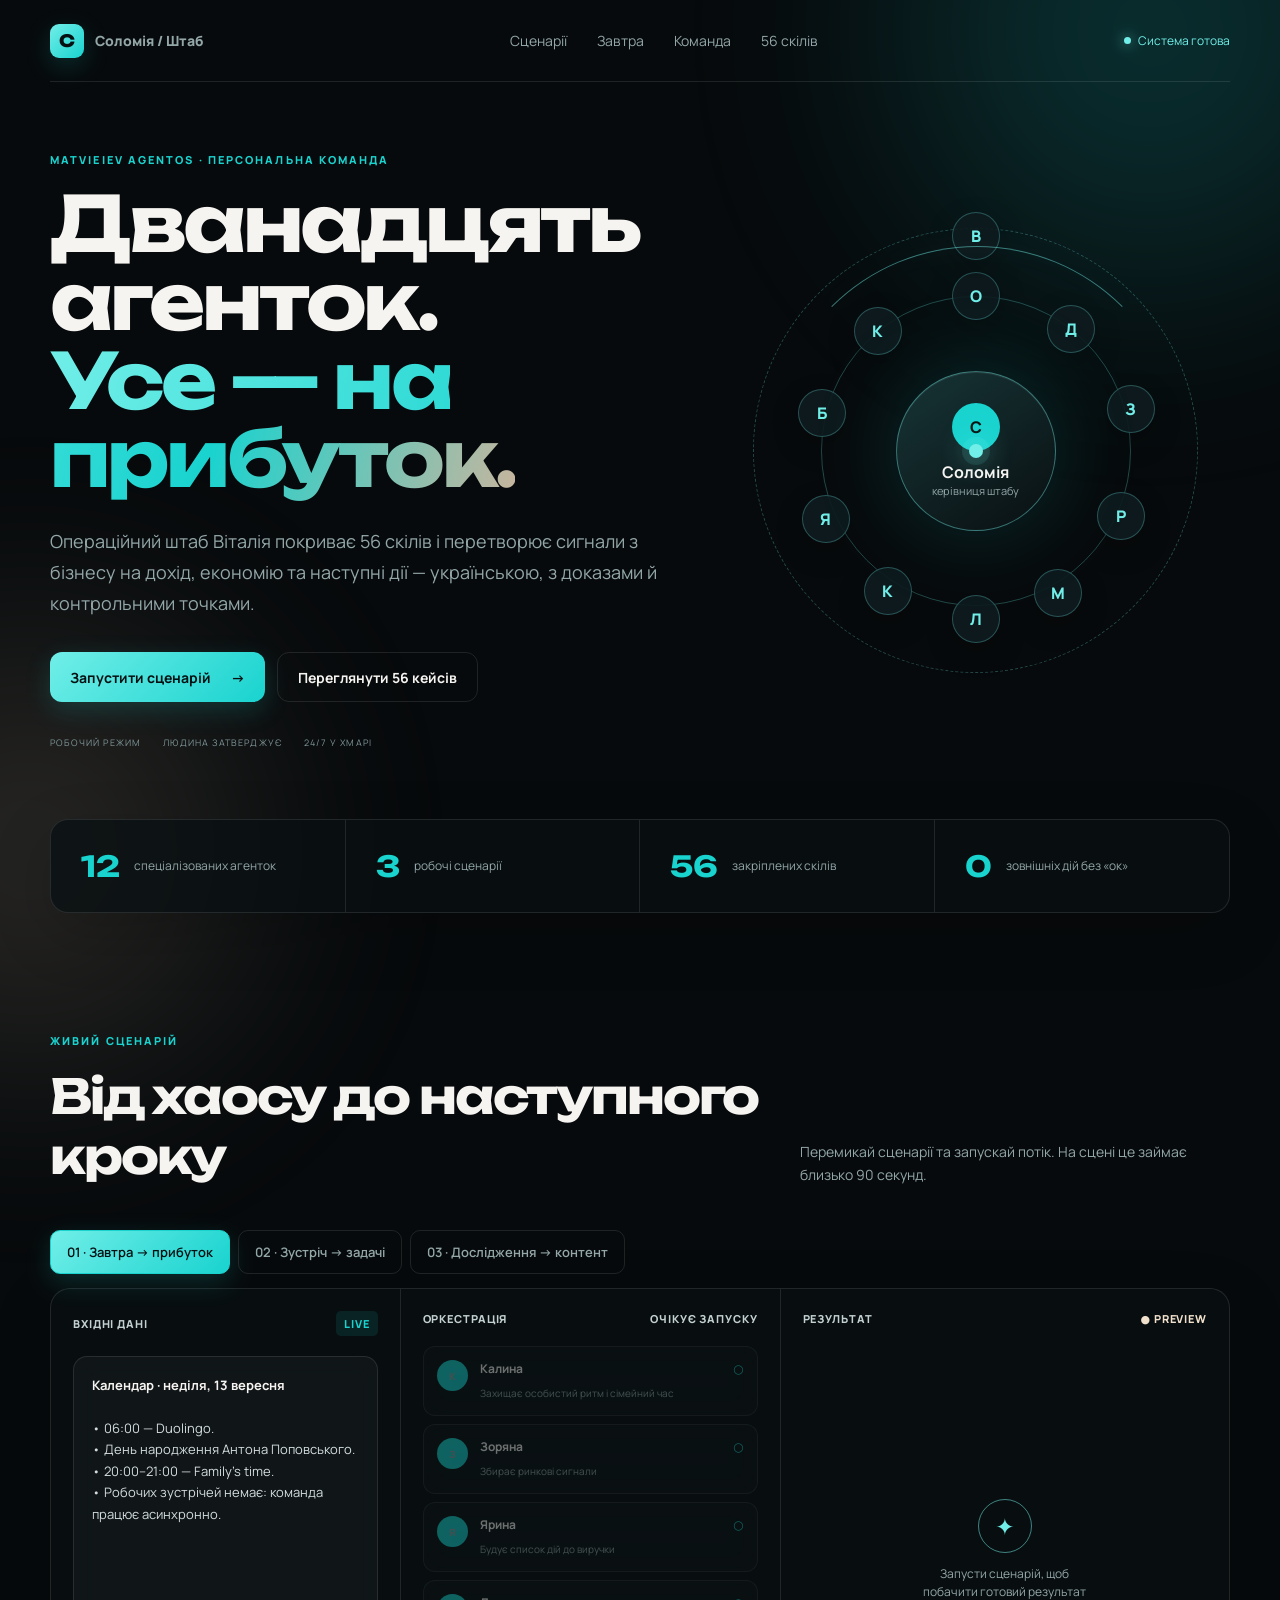
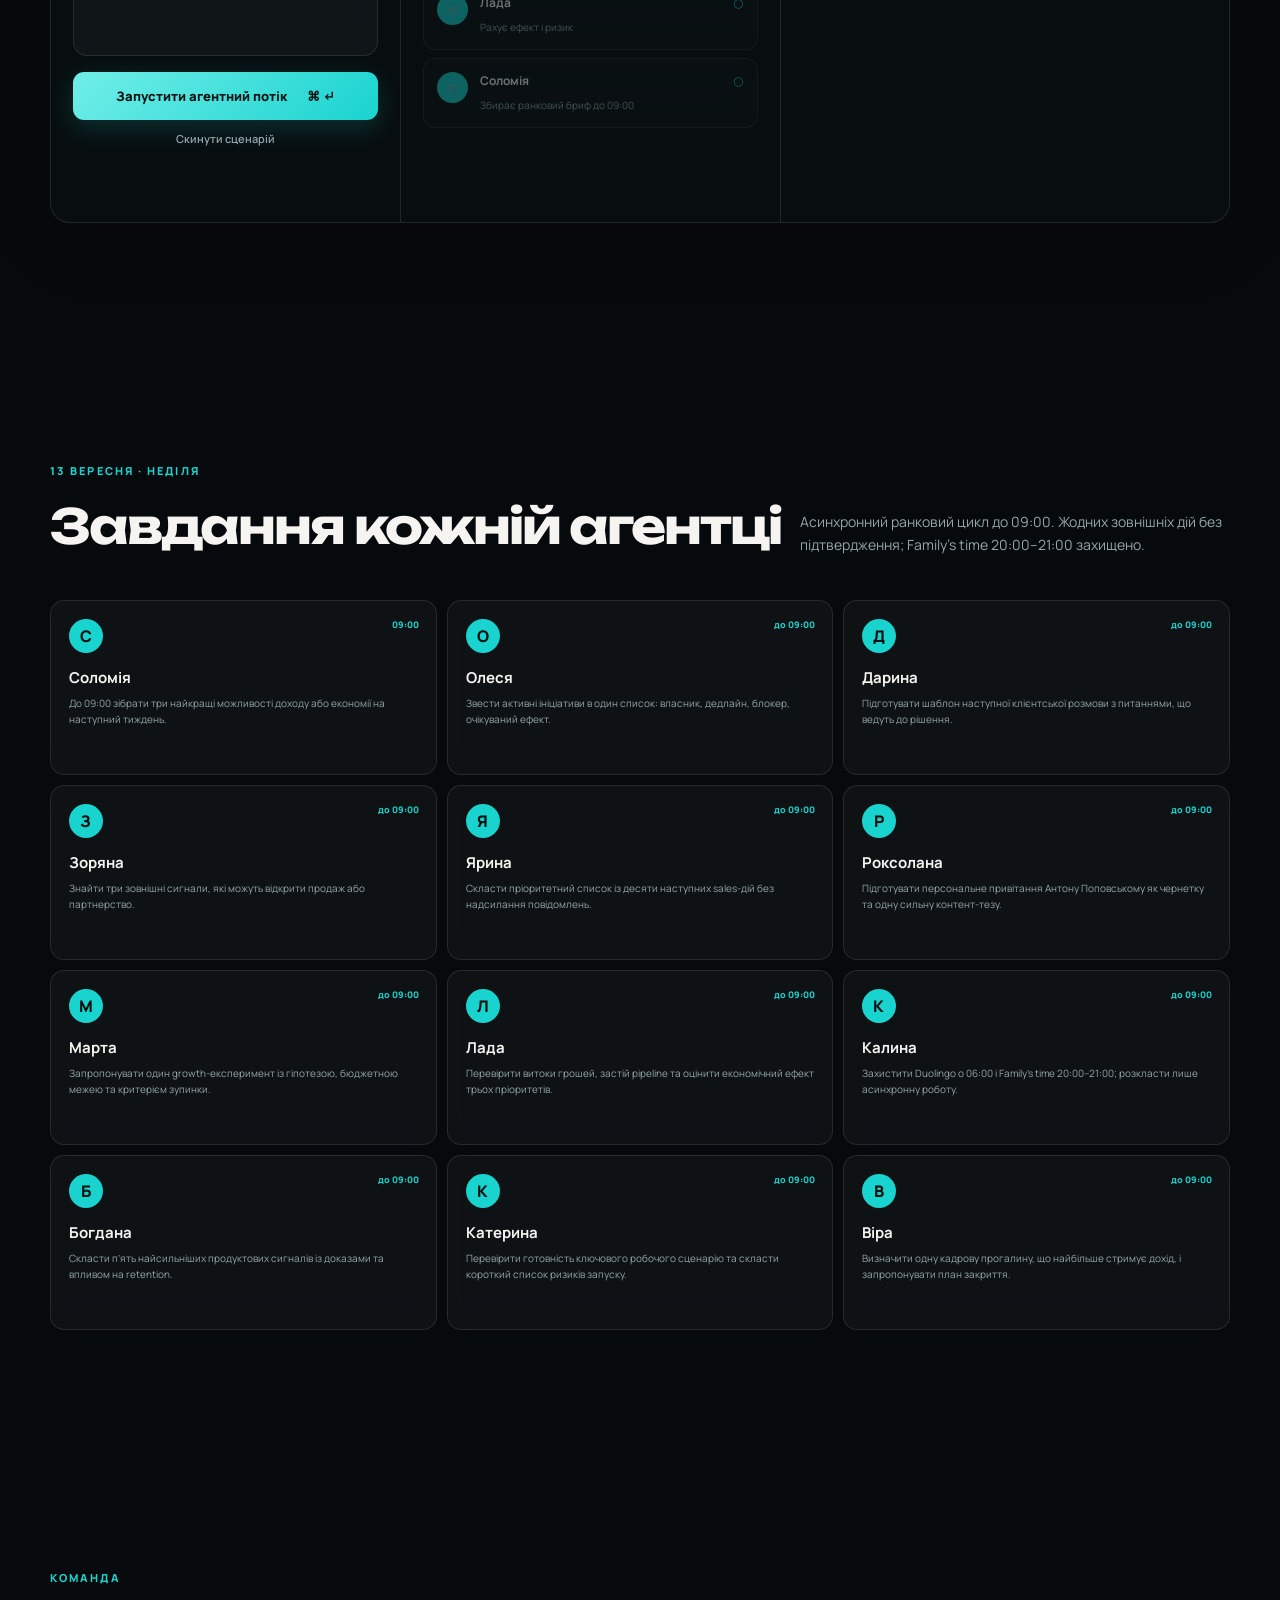
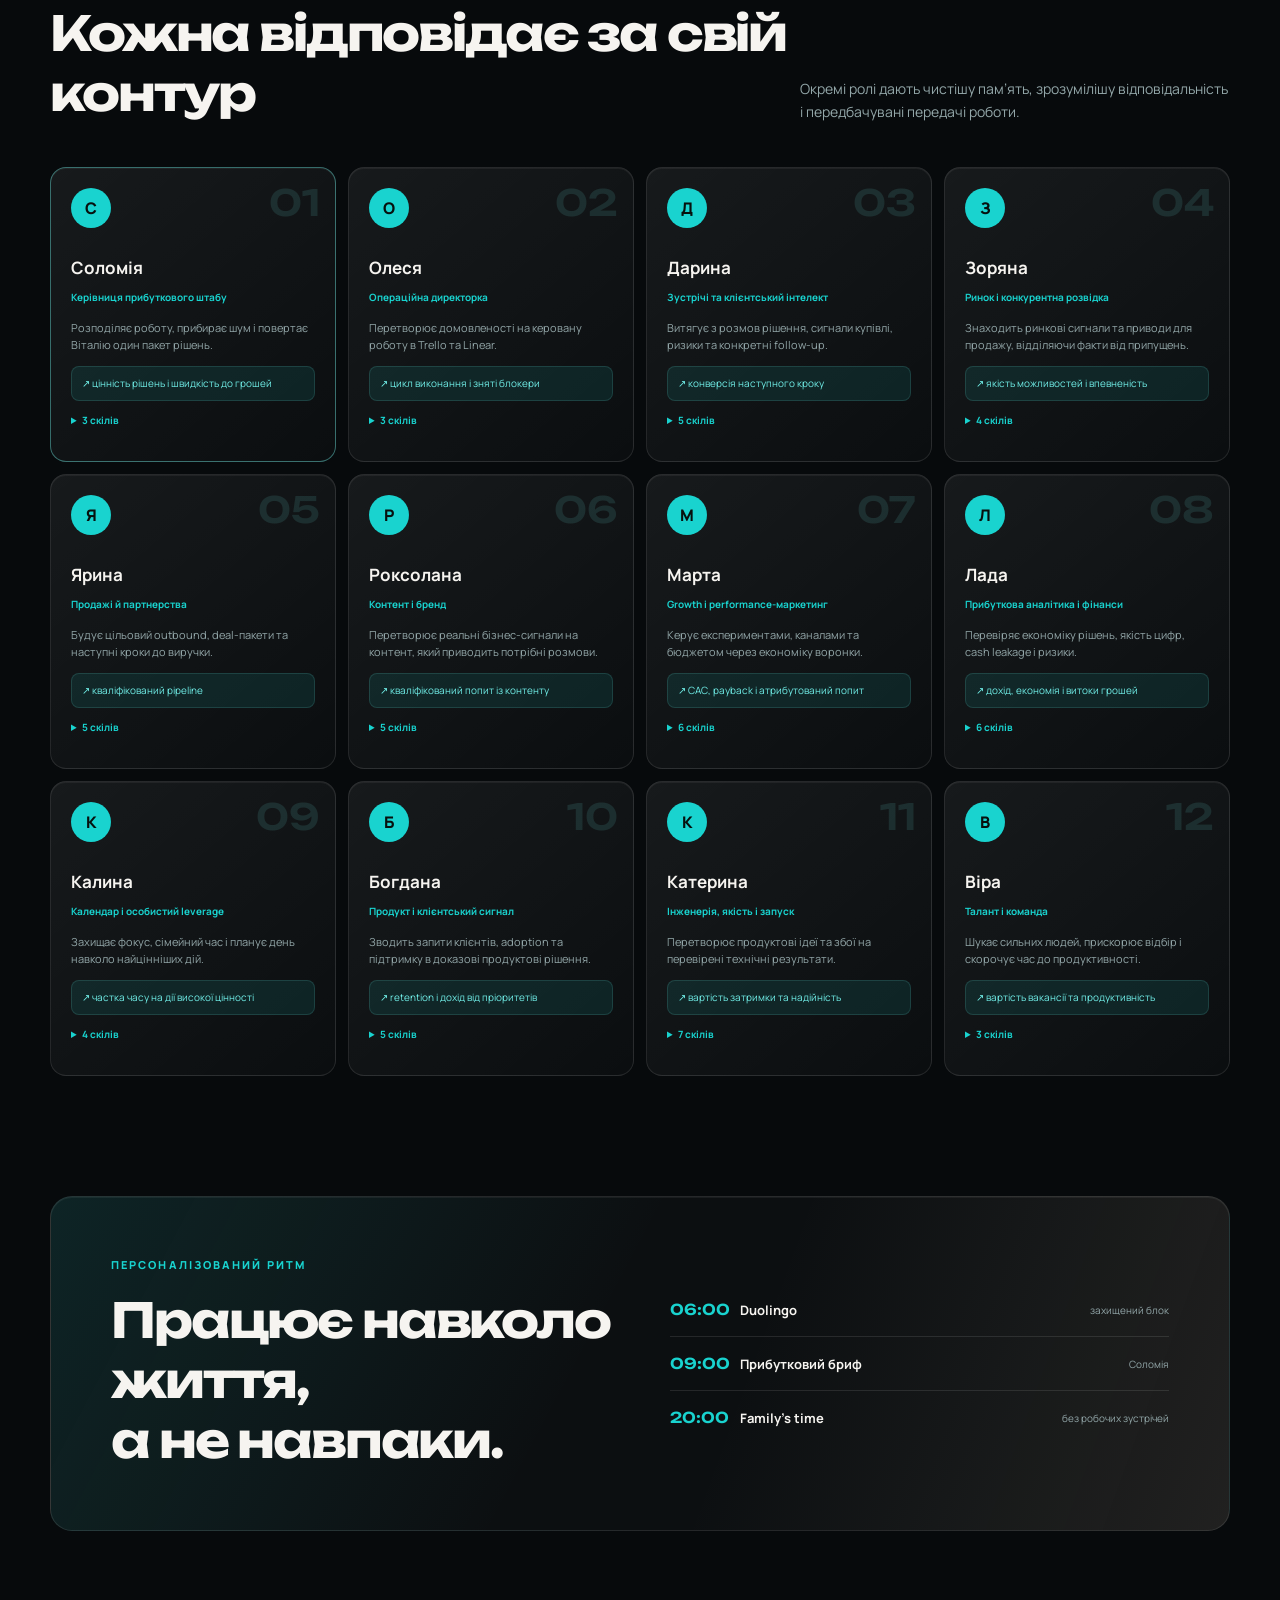
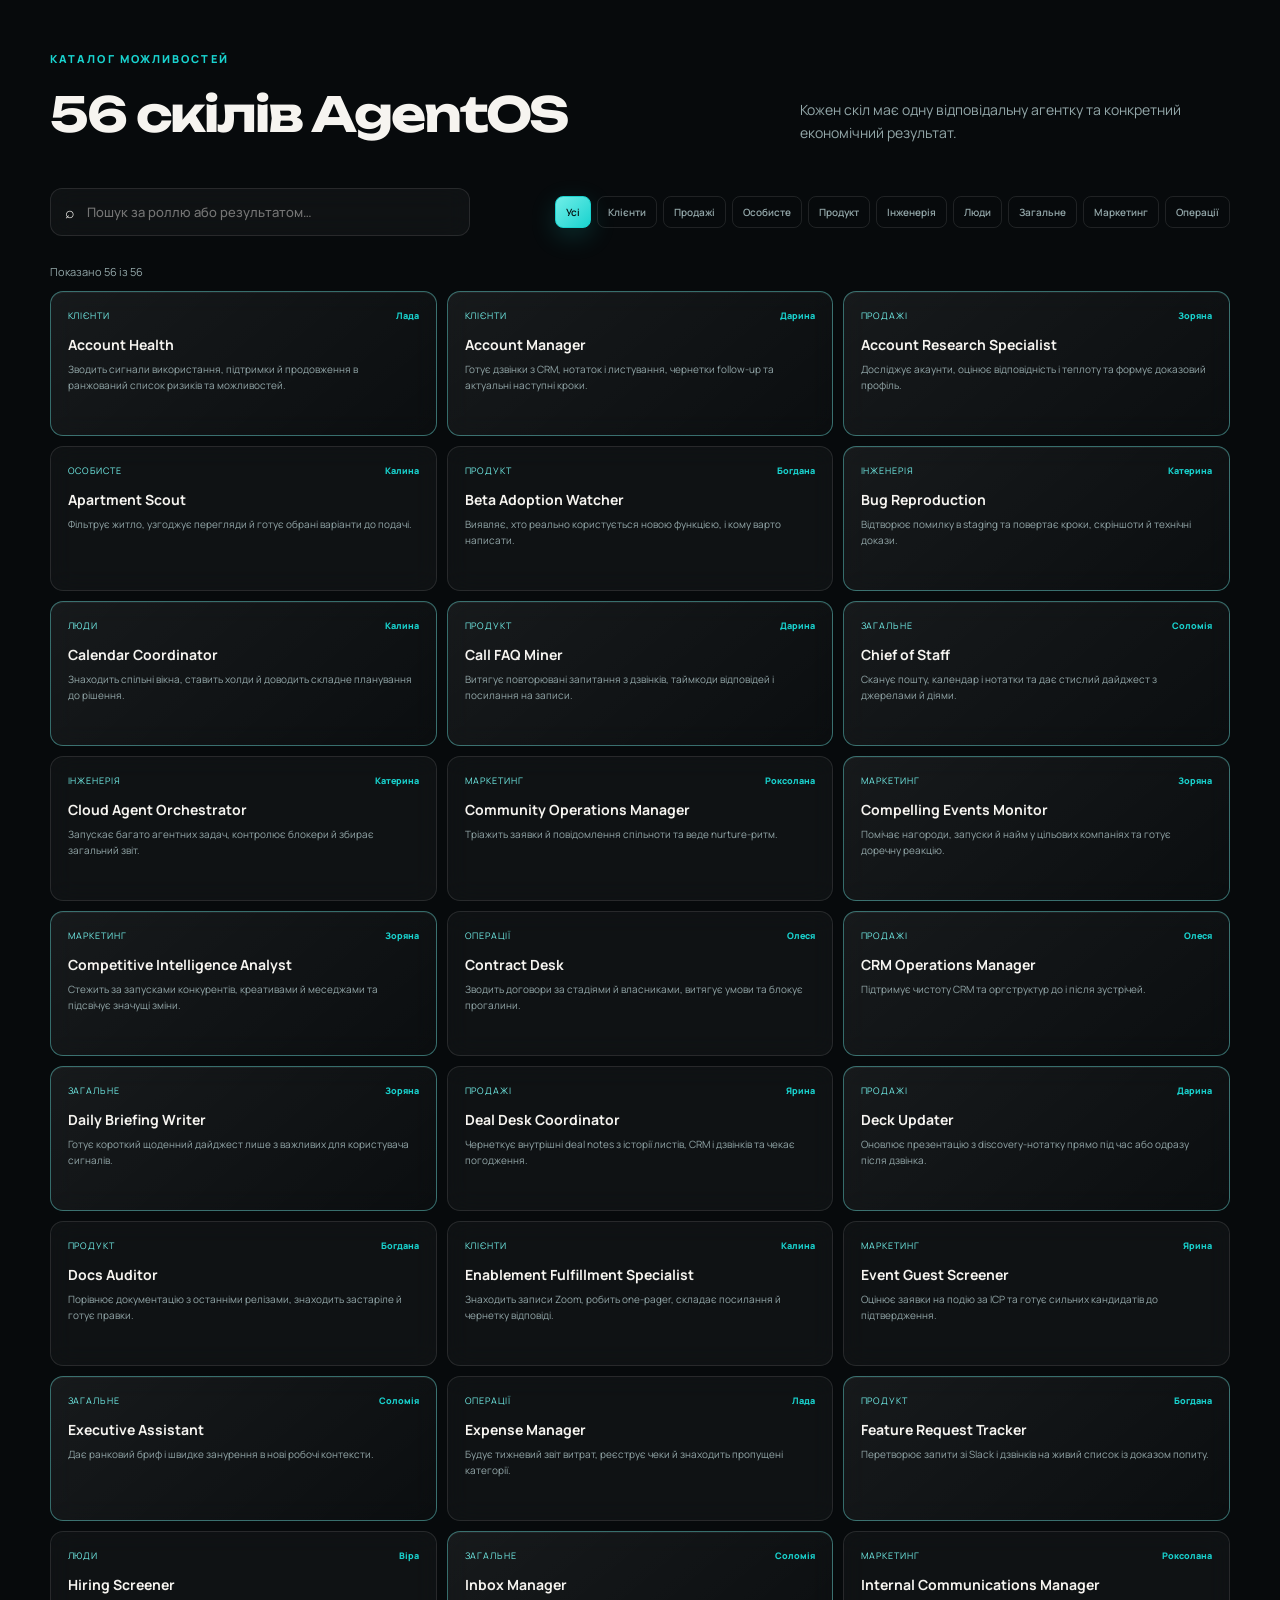
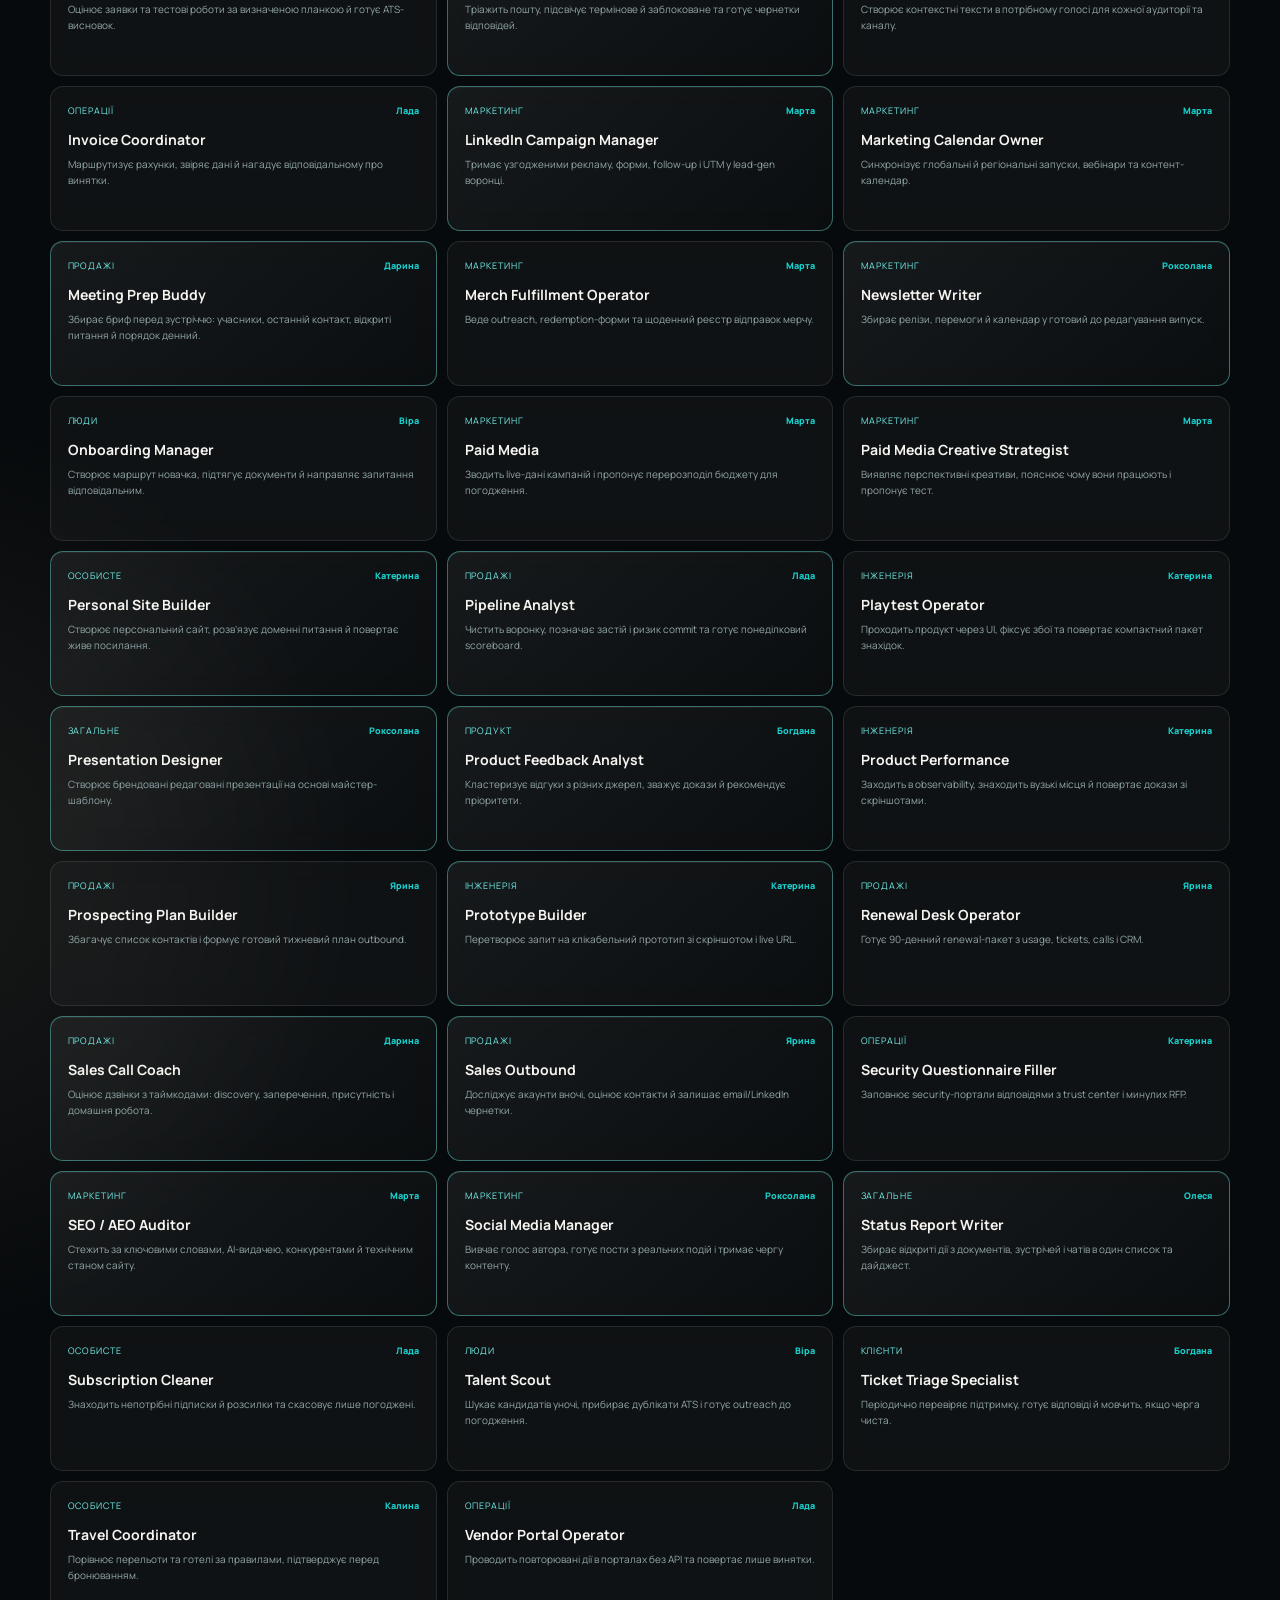
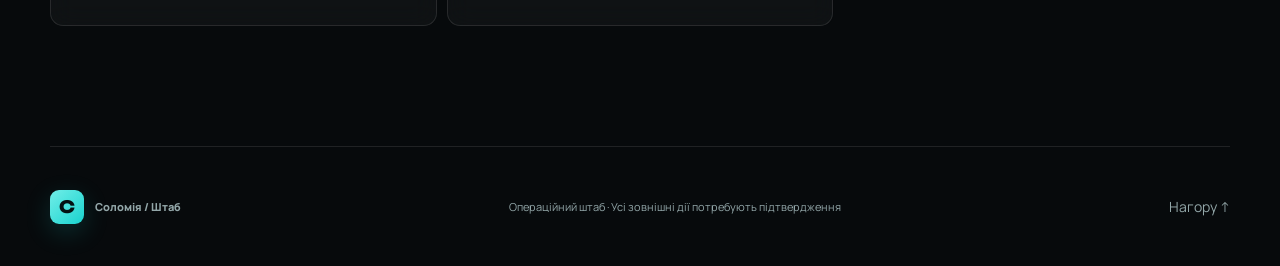
==== commit 21350187: "feat: add Command Pulse interactions" ====
--- a/index.html
+++ b/index.html
@@ -30,7 +30,7 @@
         <div class="trust"><span>РОБОЧИЙ РЕЖИМ</span><span>ЛЮДИНА ЗАТВЕРДЖУЄ</span><span>24/7 У ХМАРІ</span></div>
       </div>
       <div class="orbital" aria-label="Схема команди">
-        <div class="orbit orbit-1"></div><div class="orbit orbit-2"></div>
+        <div class="orbit orbit-1"></div><div class="orbit orbit-2"></div><span class="command-pulse" aria-hidden="true"></span>
         <div class="core"><span class="avatar big">С</span><strong>Соломія</strong><small>керівниця штабу</small></div>
         <div class="satellite s1">О</div><div class="satellite s2">Д</div><div class="satellite s3">З</div><div class="satellite s4">Р</div><div class="satellite s5">М</div><div class="satellite s6">Л</div><div class="satellite s7">К</div><div class="satellite s8">Я</div><div class="satellite s9">Б</div><div class="satellite s10">К</div><div class="satellite s11">В</div>
       </div>
--- a/obsidian-glass.css
+++ b/obsidian-glass.css
@@ -142,3 +142,6 @@
 
 ::selection { color: #041112; background: var(--mint); }
 *:focus-visible { outline: 2px solid var(--mint); outline-offset: 3px; }
+
+/* Command Pulse — live agent orchestration */
+.orbital{isolation:isolate}.command-pulse{position:absolute;left:calc(50% - 7px);top:calc(50% - 7px);width:14px;height:14px;border-radius:50%;background:var(--mint);box-shadow:0 0 0 7px rgba(113,238,232,.10),0 0 28px rgba(113,238,232,.95);z-index:3;animation:command-orbit 6.5s linear infinite}.orbital::after{content:'';position:absolute;left:calc(50% - 205px);top:calc(50% - 205px);width:410px;height:410px;border-radius:50%;border:1px solid transparent;border-top-color:rgba(113,238,232,.48);filter:drop-shadow(0 0 9px rgba(113,238,232,.38));animation:command-ring 6.5s linear infinite}.core{animation:core-breathe 4s ease-in-out infinite}.satellite{transition:transform .35s ease,background .35s ease,border-color .35s ease,box-shadow .35s ease}.satellite.active-agent{background:var(--mint);border-color:var(--mint);color:#041112;box-shadow:0 0 0 9px rgba(113,238,232,.11),0 0 30px rgba(113,238,232,.85);animation:agent-response .62s ease-out both}.agent-running .core{animation:command-core .85s ease-in-out infinite alternate}.agent-running .command-pulse,.agent-running .orbital::after{animation-duration:1.55s}.flow-step.active .mini{animation:avatar-ping .62s ease-out infinite}.flow-step.done{animation:step-done .4s ease-out both}.result:not(.hidden)>*{animation:result-cascade .52s cubic-bezier(.2,.9,.2,1) both}.result:not(.hidden)>:nth-child(2){animation-delay:.08s}.result:not(.hidden)>:nth-child(3){animation-delay:.16s}.result:not(.hidden)>:nth-child(4){animation-delay:.24s}.result:not(.hidden)>:nth-child(5){animation-delay:.32s}.result:not(.hidden)>:last-child{animation-delay:.42s}.agent-card,.tomorrow-card,.case-card{transition:transform .28s ease,border-color .28s ease,box-shadow .28s ease,opacity .28s ease}@media (hover:hover){.agent-card:hover,.tomorrow-card:hover,.case-card:hover{transform:translateY(-5px);border-color:rgba(113,238,232,.54);box-shadow:0 16px 32px rgba(0,0,0,.23),0 0 22px rgba(25,211,207,.09)}}.reveal{opacity:0;transform:translateY(18px)}.reveal.revealed{opacity:1;transform:none;transition:opacity .7s ease,transform .7s cubic-bezier(.2,.9,.2,1)}.case-grid.is-filtering{opacity:.45;transform:translateY(4px);transition:opacity .18s ease,transform .18s ease}@keyframes command-orbit{from{transform:rotate(0deg) translateY(-205px) rotate(0deg)}to{transform:rotate(360deg) translateY(-205px) rotate(-360deg)}}@keyframes command-ring{from{transform:rotate(0deg)}to{transform:rotate(360deg)}}@keyframes core-breathe{50%{box-shadow:0 0 112px rgba(25,211,207,.31),inset 0 1px 0 rgba(255,255,255,.10)}}@keyframes command-core{to{transform:scale(1.06);box-shadow:0 0 126px rgba(113,238,232,.56)}}@keyframes agent-response{0%{transform:scale(.74)}65%{transform:scale(1.16)}100%{transform:scale(1)}}@keyframes avatar-ping{50%{box-shadow:0 0 0 7px rgba(113,238,232,.12)}}@keyframes step-done{from{transform:translateX(-6px)}to{transform:translateX(0)}}@keyframes result-cascade{from{opacity:0;transform:translateY(16px) scale(.985)}to{opacity:1;transform:none}}@media(max-width:900px){.orbital,.command-pulse{display:none}.reveal{opacity:1;transform:none}.agent-card,.tomorrow-card,.case-card{transition:border-color .2s ease,opacity .2s ease}}@media(prefers-reduced-motion:reduce){*,*::before,*::after{animation-duration:.01ms!important;animation-iteration-count:1!important;scroll-behavior:auto!important;transition-duration:.01ms!important}.command-pulse,.orbital::after{display:none}.reveal{opacity:1;transform:none}}
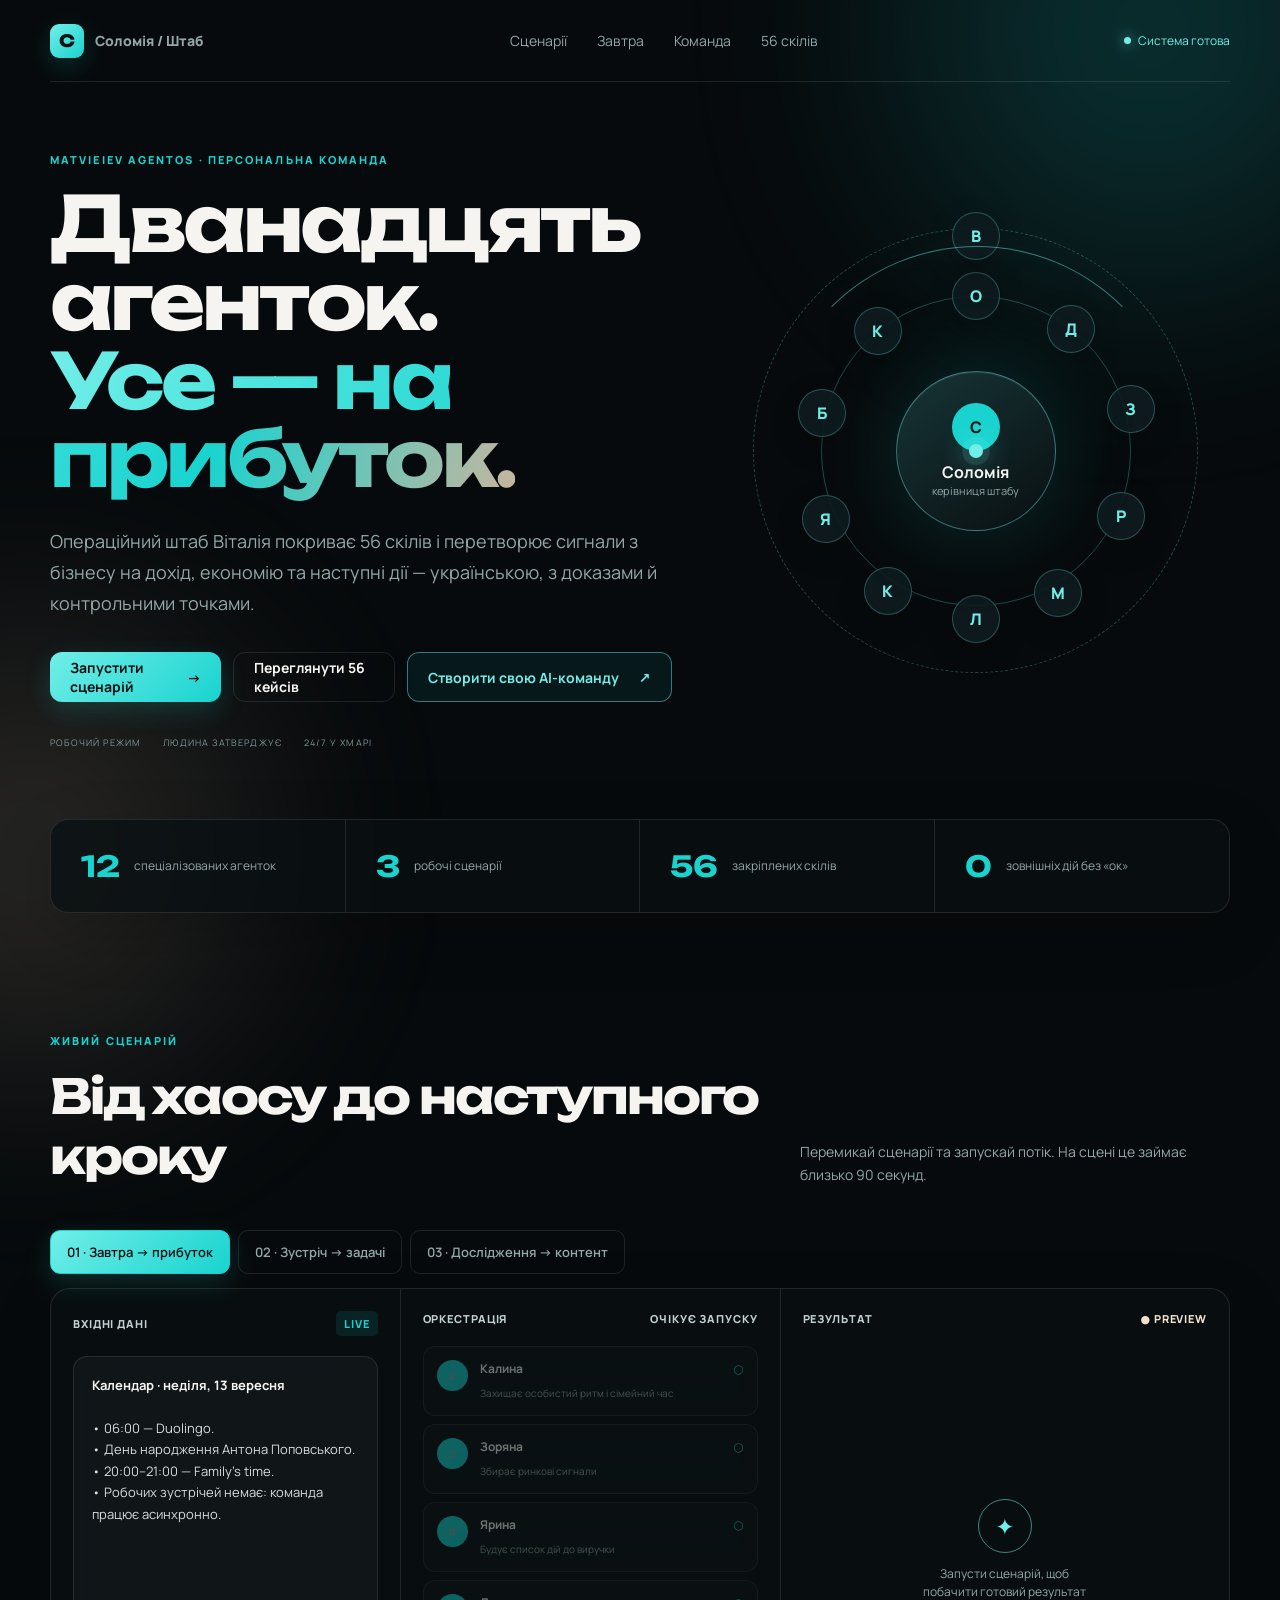
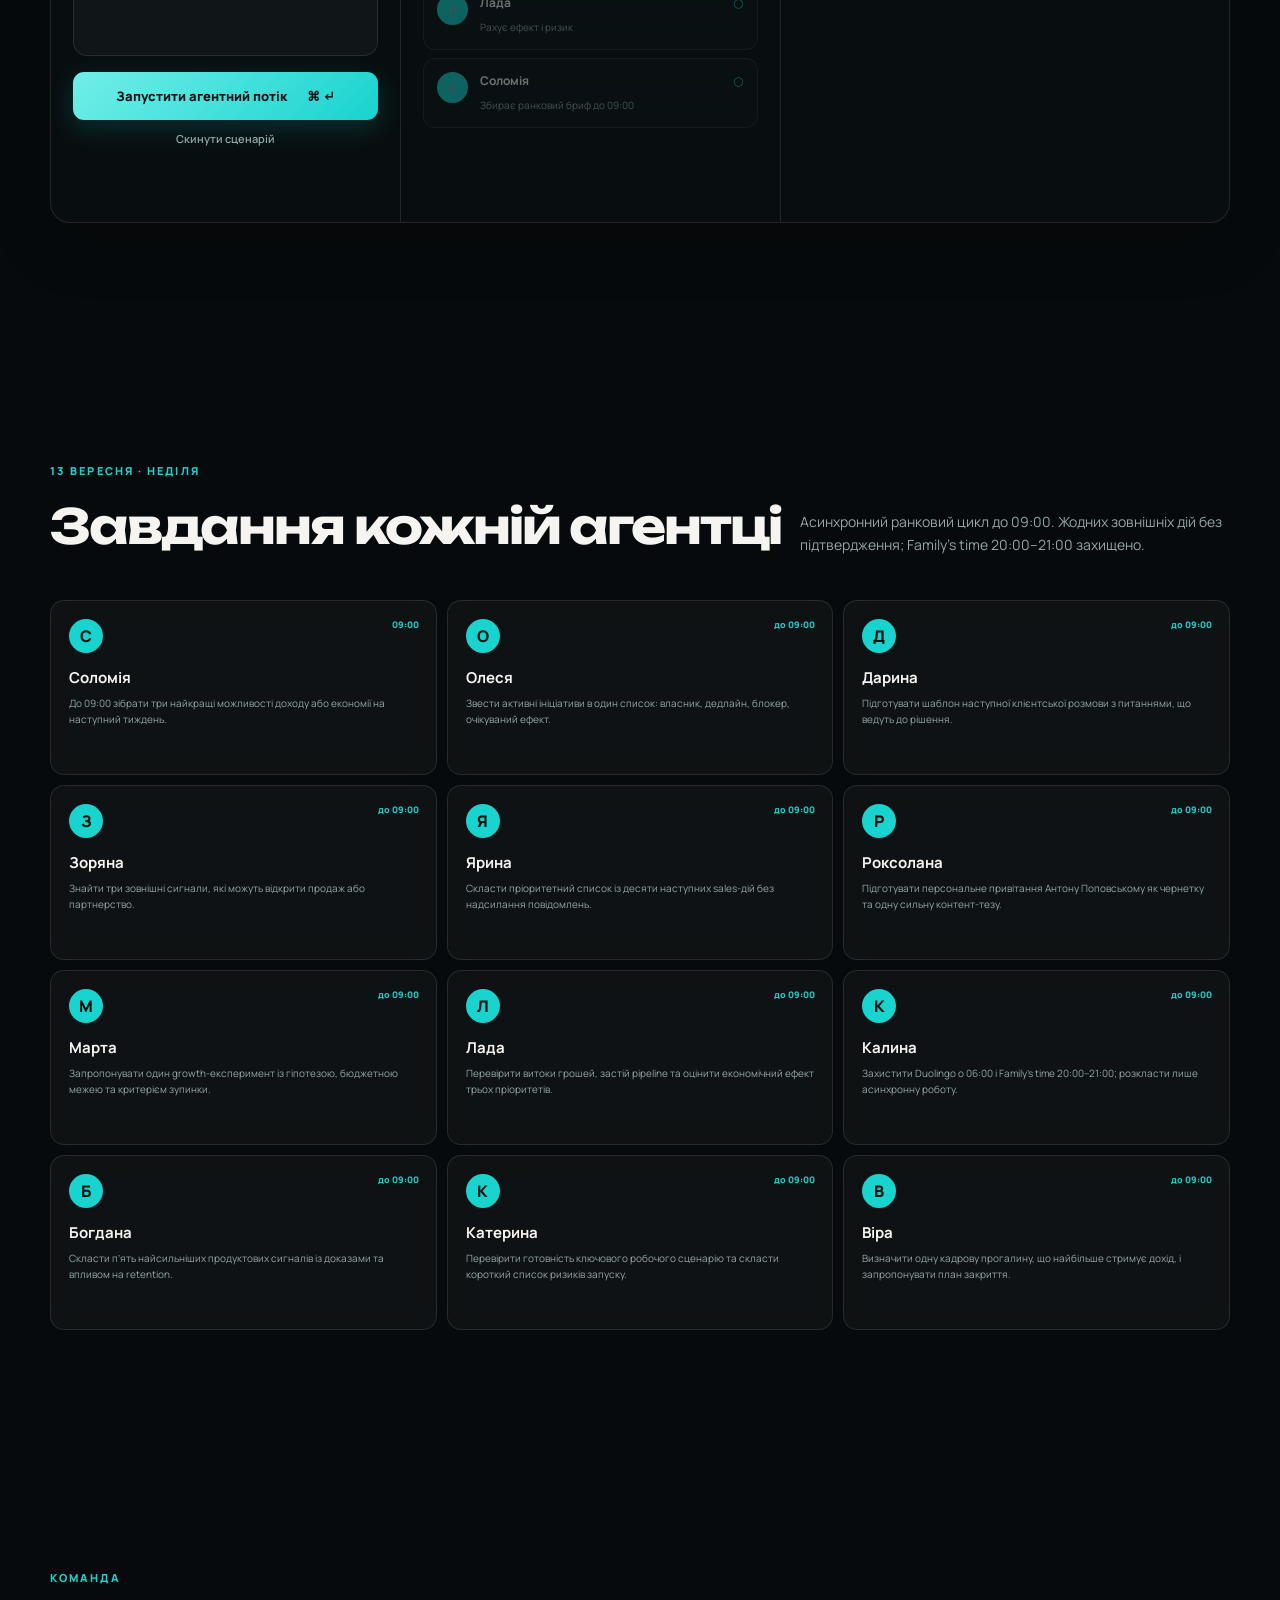
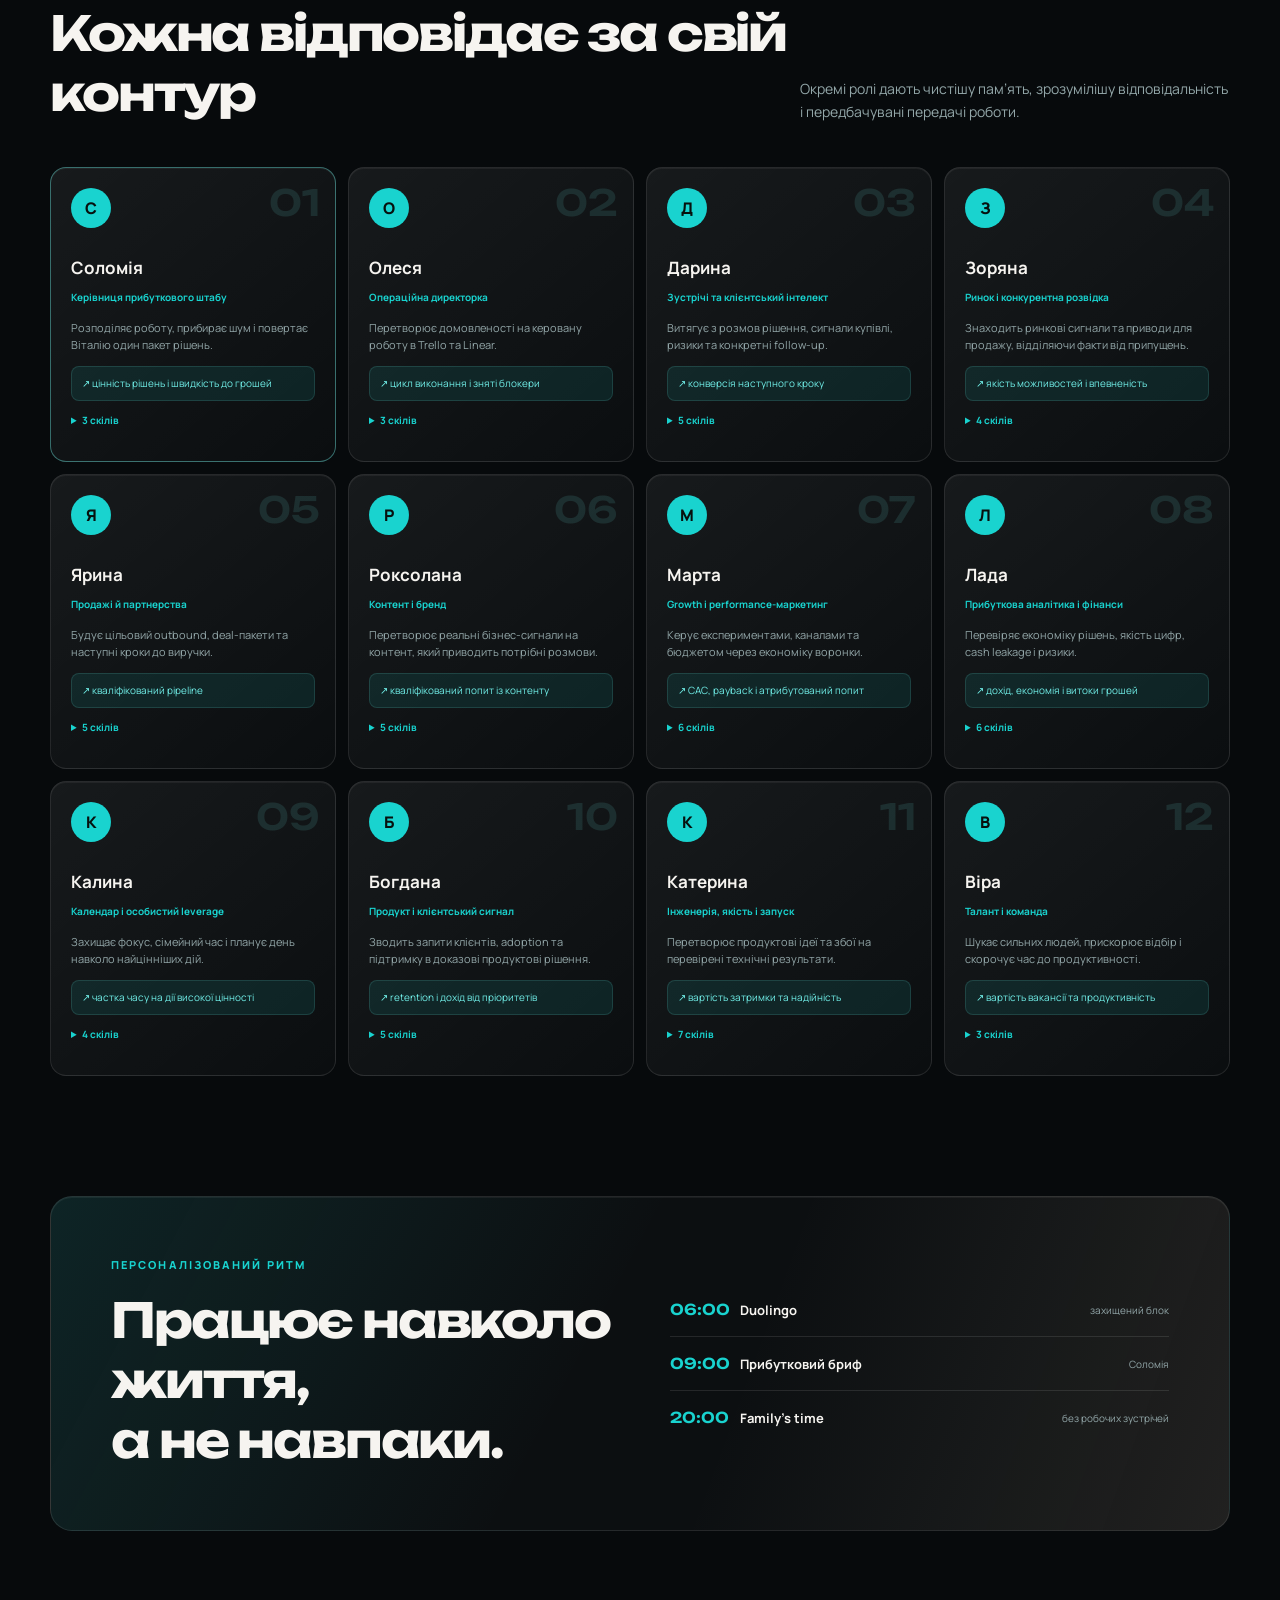
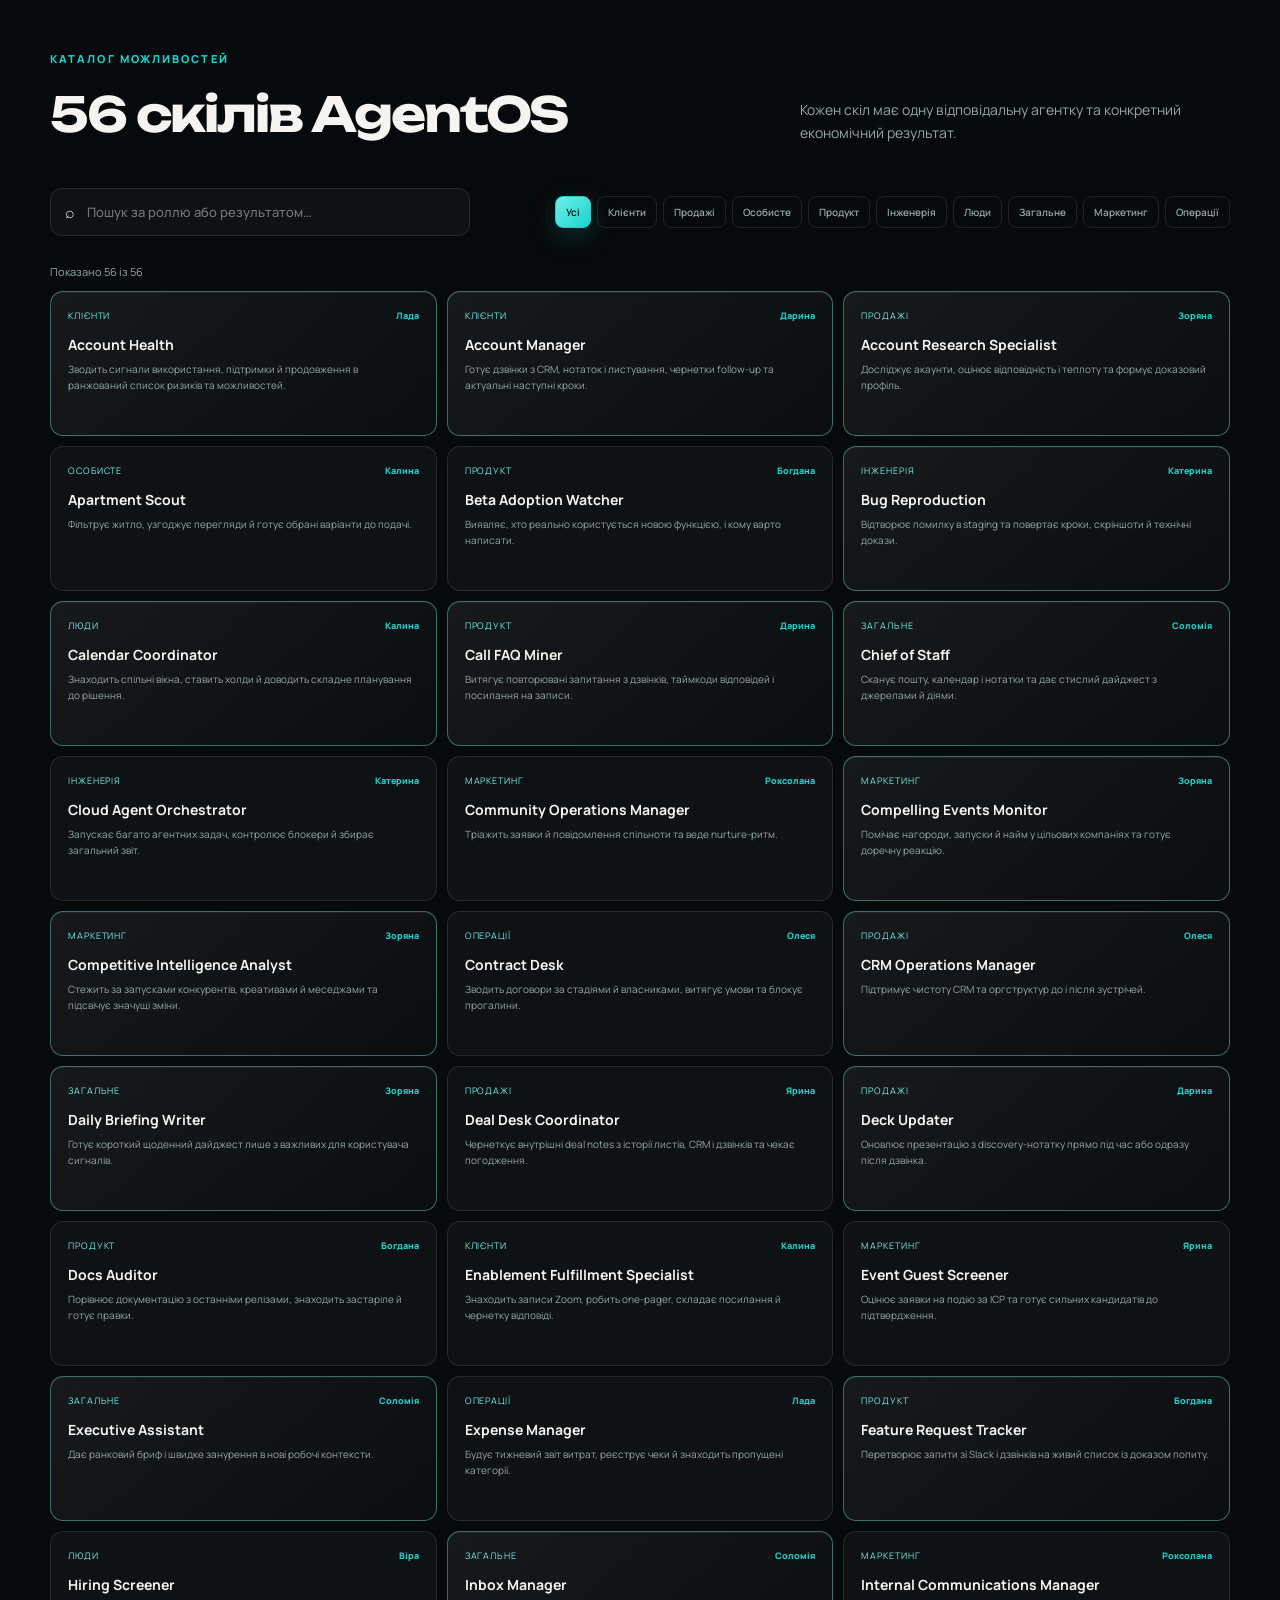
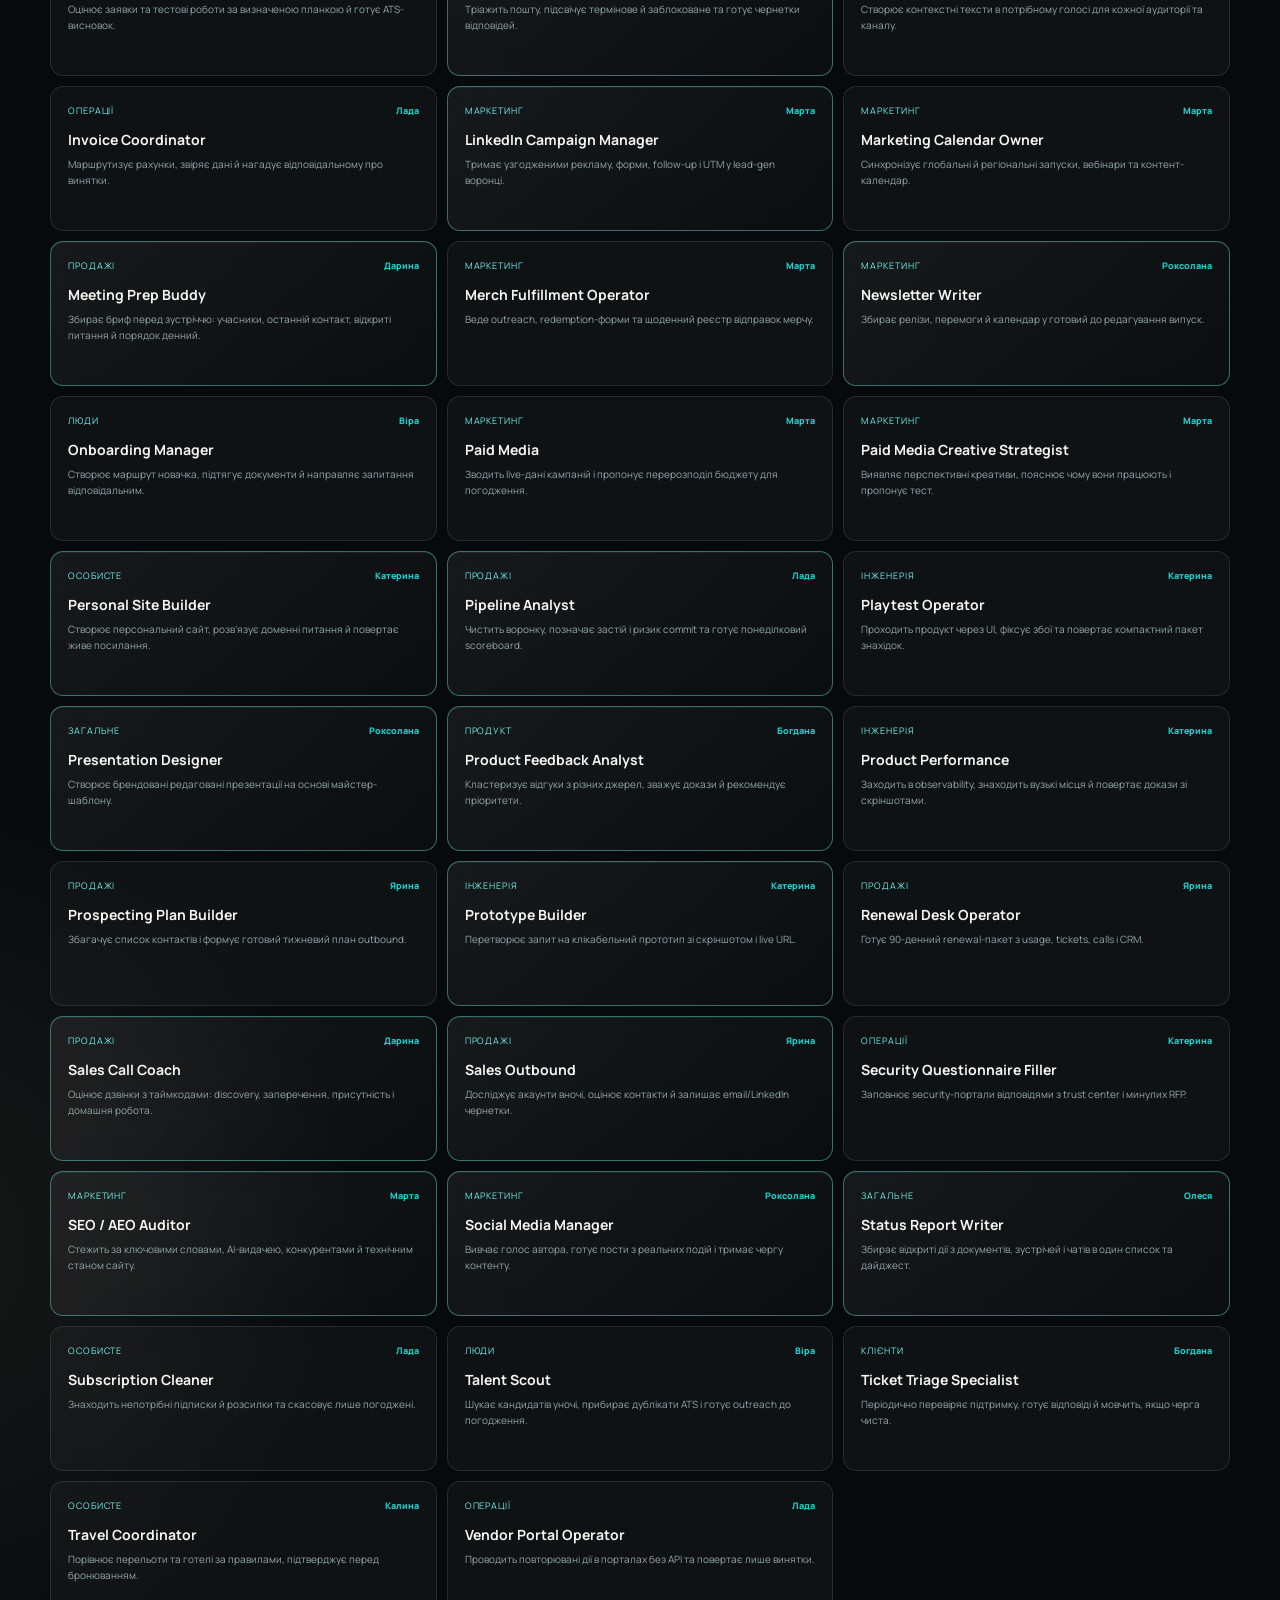
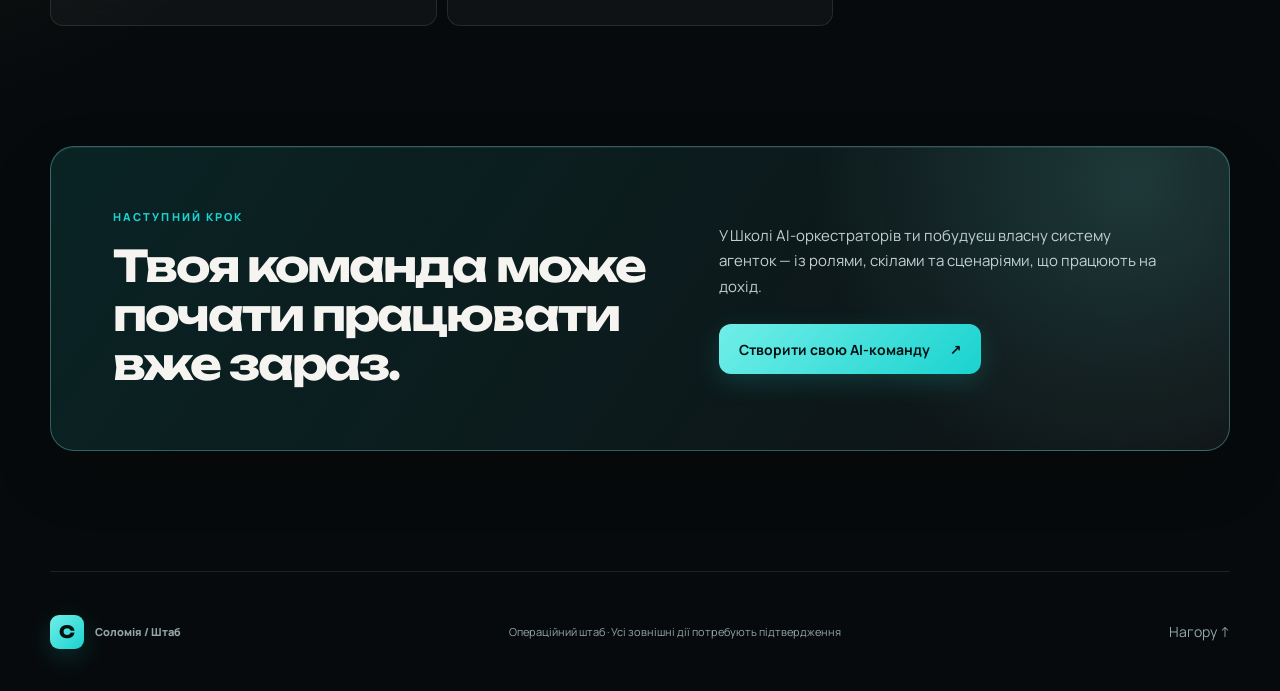
==== commit d5ff630c: "feat: add school conversion CTAs" ====
--- a/index.html
+++ b/index.html
@@ -26,7 +26,7 @@
         <div class="eyebrow">MATVIEIEV AGENTOS · ПЕРСОНАЛЬНА КОМАНДА</div>
         <h1>Дванадцять агенток.<br><em>Усе — на прибуток.</em></h1>
         <p>Операційний штаб Віталія покриває 56 скілів і перетворює сигнали з бізнесу на дохід, економію та наступні дії — українською, з доказами й контрольними точками.</p>
-        <div class="hero-actions"><a class="button primary" href="#demo">Запустити сценарій <span>→</span></a><a class="button ghost" href="#cases">Переглянути 56 кейсів</a></div>
+        <div class="hero-actions"><a class="button primary" href="#demo">Запустити сценарій <span>→</span></a><a class="button ghost" href="#cases">Переглянути 56 кейсів</a><a class="button school-cta hero-school-cta" href="https://www.matvieiev.com/ai-orchestrator-school/?utm_source=agentos.matvieiev.com&amp;utm_medium=referral&amp;utm_campaign=ai_orchestrator_school&amp;utm_content=hero_cta">Створити свою AI-команду <span>↗</span></a></div>
         <div class="trust"><span>РОБОЧИЙ РЕЖИМ</span><span>ЛЮДИНА ЗАТВЕРДЖУЄ</span><span>24/7 У ХМАРІ</span></div>
       </div>
       <div class="orbital" aria-label="Схема команди">
@@ -90,6 +90,17 @@
       <div class="case-count" id="caseCount"></div>
       <div class="case-grid" id="caseGrid"></div>
     </section>
+
+    <section class="school-cta-section shell" aria-labelledby="school-cta-title">
+      <div>
+        <div class="eyebrow">НАСТУПНИЙ КРОК</div>
+        <h2 id="school-cta-title">Твоя команда може<br>почати працювати вже зараз.</h2>
+      </div>
+      <div class="school-cta-copy">
+        <p>У Школі AI-оркестраторів ти побудуєш власну систему агенток — із ролями, скілами та сценаріями, що працюють на дохід.</p>
+        <a class="button primary school-cta" href="https://www.matvieiev.com/ai-orchestrator-school/?utm_source=agentos.matvieiev.com&amp;utm_medium=referral&amp;utm_campaign=ai_orchestrator_school&amp;utm_content=catalog_cta">Створити свою AI-команду <span>↗</span></a>
+      </div>
+    </section>
   </main>
 
   <footer class="shell"><div class="brand"><span class="brand-mark">С</span><span>Соломія / Штаб</span></div><p>Операційний штаб · Усі зовнішні дії потребують підтвердження</p><a href="#top">Нагору ↑</a></footer>
--- a/obsidian-glass.css
+++ b/obsidian-glass.css
@@ -59,7 +59,9 @@
 .owner,
 .agent-card summary,
 .flow-step .state,
-.tag { color: var(--lime); }
+.tag {
+  color: var(--lime);
+}
 
 .live { color: var(--mint); }
 .live i { background: var(--mint); box-shadow: 0 0 14px rgba(113, 238, 232, .85); }
@@ -76,11 +78,58 @@
 .demo-console,
 .stats,
 .rhythm,
-.agent-card { border-color: var(--line); }
+.agent-card {
+  border-color: var(--line);
+}
 
 .button.ghost:hover,
 .scenario-tab:hover,
-.filter:hover { border-color: rgba(113, 238, 232, .48); color: var(--text); }
+.filter:hover {
+  border-color: rgba(113, 238, 232, .48);
+  color: var(--text);
+}
+
+.school-cta { white-space: nowrap; }
+.hero-school-cta {
+  border: 1px solid rgba(113, 238, 232, .46);
+  color: var(--mint);
+  background: rgba(25, 211, 207, .07);
+}
+.hero-school-cta:hover {
+  color: #041112;
+  background: var(--mint);
+  border-color: var(--mint);
+  box-shadow: 0 10px 34px rgba(25, 211, 207, .25);
+  transform: translateY(-1px);
+}
+
+.school-cta-section {
+  display: grid;
+  grid-template-columns: 1fr minmax(320px, .84fr);
+  gap: 72px;
+  align-items: center;
+  padding: 62px;
+  margin: 0 auto 120px;
+  border: 1px solid rgba(113, 238, 232, .32);
+  border-radius: 24px;
+  background:
+    radial-gradient(circle at 92% 12%, rgba(113, 238, 232, .16), transparent 20rem),
+    linear-gradient(125deg, rgba(25, 211, 207, .13), rgba(255, 255, 255, .035));
+  box-shadow: inset 0 1px 0 rgba(255, 255, 255, .07), 0 24px 60px rgba(0, 0, 0, .18);
+}
+.school-cta-section h2 {
+  margin: 0;
+  font-family: Unbounded, sans-serif;
+  font-size: clamp(28px, 3.4vw, 44px);
+  line-height: 1.12;
+  letter-spacing: -.045em;
+}
+.school-cta-copy p {
+  margin: 0 0 25px;
+  color: #c3d0d1;
+  font-size: 15px;
+  line-height: 1.7;
+}
 
 .orbit { border-color: rgba(113, 238, 232, .28); }
 .core {
@@ -96,7 +145,10 @@
 }
 
 .stats,
-.demo-console { background: rgba(10, 16, 18, .78); box-shadow: 0 20px 60px rgba(0, 0, 0, .18); }
+.demo-console {
+  background: rgba(10, 16, 18, .78);
+  box-shadow: 0 20px 60px rgba(0, 0, 0, .18);
+}
 .demo-console > div { border-color: var(--line); }
 .panel-top { color: #c3d0d1; }
 .tag { background: rgba(25, 211, 207, .11); }
@@ -105,19 +157,32 @@
 .case-card,
 .tomorrow-card,
 .board-card,
-.flow-step { background: rgba(255, 255, 255, .035); backdrop-filter: blur(12px); }
+.flow-step {
+  background: rgba(255, 255, 255, .035);
+  backdrop-filter: blur(12px);
+}
 .source-card { color: #d4dddd; }
 .flow-step.active {
   border-color: rgba(113, 238, 232, .58);
   background: linear-gradient(100deg, rgba(25, 211, 207, .11), rgba(255, 255, 255, .035));
   box-shadow: 0 8px 24px rgba(0, 0, 0, .18);
 }
-.pulse-icon { border-color: rgba(113, 238, 232, .52); color: var(--mint); }
+.pulse-icon {
+  border-color: rgba(113, 238, 232, .52);
+  color: var(--mint);
+}
 @keyframes pulse { 50% { box-shadow: 0 0 0 12px rgba(25, 211, 207, .08); } }
 
-.result-summary { background: linear-gradient(100deg, rgba(25, 211, 207, .13), rgba(255, 255, 255, .035)); border-left-color: var(--lime); }
+.result-summary {
+  background: linear-gradient(100deg, rgba(25, 211, 207, .13), rgba(255, 255, 255, .035));
+  border-left-color: var(--lime);
+}
 .meta span { background: rgba(255, 255, 255, .06); }
-.approval { border-color: rgba(200, 181, 157, .65); color: var(--sand-light); background: rgba(200, 181, 157, .07); }
+.approval {
+  border-color: rgba(200, 181, 157, .65);
+  color: var(--sand-light);
+  background: rgba(200, 181, 157, .07);
+}
 
 .agent-card,
 .rhythm,
@@ -128,7 +193,11 @@
 .agent-card.featured,
 .case-card.recommended { border-color: rgba(113, 238, 232, .42); }
 .agent-card .number { color: rgba(113, 238, 232, .12); }
-.metric { color: var(--mint); background: rgba(25, 211, 207, .1); border: 1px solid rgba(113, 238, 232, .14); }
+.metric {
+  color: var(--mint);
+  background: rgba(25, 211, 207, .1);
+  border: 1px solid rgba(113, 238, 232, .14);
+}
 .case-category { color: var(--mint); }
 .safe { color: var(--sand-light); }
 .system.linear { color: #c9b6ff; }
@@ -144,4 +213,112 @@
 *:focus-visible { outline: 2px solid var(--mint); outline-offset: 3px; }
 
 /* Command Pulse — live agent orchestration */
-.orbital{isolation:isolate}.command-pulse{position:absolute;left:calc(50% - 7px);top:calc(50% - 7px);width:14px;height:14px;border-radius:50%;background:var(--mint);box-shadow:0 0 0 7px rgba(113,238,232,.10),0 0 28px rgba(113,238,232,.95);z-index:3;animation:command-orbit 6.5s linear infinite}.orbital::after{content:'';position:absolute;left:calc(50% - 205px);top:calc(50% - 205px);width:410px;height:410px;border-radius:50%;border:1px solid transparent;border-top-color:rgba(113,238,232,.48);filter:drop-shadow(0 0 9px rgba(113,238,232,.38));animation:command-ring 6.5s linear infinite}.core{animation:core-breathe 4s ease-in-out infinite}.satellite{transition:transform .35s ease,background .35s ease,border-color .35s ease,box-shadow .35s ease}.satellite.active-agent{background:var(--mint);border-color:var(--mint);color:#041112;box-shadow:0 0 0 9px rgba(113,238,232,.11),0 0 30px rgba(113,238,232,.85);animation:agent-response .62s ease-out both}.agent-running .core{animation:command-core .85s ease-in-out infinite alternate}.agent-running .command-pulse,.agent-running .orbital::after{animation-duration:1.55s}.flow-step.active .mini{animation:avatar-ping .62s ease-out infinite}.flow-step.done{animation:step-done .4s ease-out both}.result:not(.hidden)>*{animation:result-cascade .52s cubic-bezier(.2,.9,.2,1) both}.result:not(.hidden)>:nth-child(2){animation-delay:.08s}.result:not(.hidden)>:nth-child(3){animation-delay:.16s}.result:not(.hidden)>:nth-child(4){animation-delay:.24s}.result:not(.hidden)>:nth-child(5){animation-delay:.32s}.result:not(.hidden)>:last-child{animation-delay:.42s}.agent-card,.tomorrow-card,.case-card{transition:transform .28s ease,border-color .28s ease,box-shadow .28s ease,opacity .28s ease}@media (hover:hover){.agent-card:hover,.tomorrow-card:hover,.case-card:hover{transform:translateY(-5px);border-color:rgba(113,238,232,.54);box-shadow:0 16px 32px rgba(0,0,0,.23),0 0 22px rgba(25,211,207,.09)}}.reveal{opacity:0;transform:translateY(18px)}.reveal.revealed{opacity:1;transform:none;transition:opacity .7s ease,transform .7s cubic-bezier(.2,.9,.2,1)}.case-grid.is-filtering{opacity:.45;transform:translateY(4px);transition:opacity .18s ease,transform .18s ease}@keyframes command-orbit{from{transform:rotate(0deg) translateY(-205px) rotate(0deg)}to{transform:rotate(360deg) translateY(-205px) rotate(-360deg)}}@keyframes command-ring{from{transform:rotate(0deg)}to{transform:rotate(360deg)}}@keyframes core-breathe{50%{box-shadow:0 0 112px rgba(25,211,207,.31),inset 0 1px 0 rgba(255,255,255,.10)}}@keyframes command-core{to{transform:scale(1.06);box-shadow:0 0 126px rgba(113,238,232,.56)}}@keyframes agent-response{0%{transform:scale(.74)}65%{transform:scale(1.16)}100%{transform:scale(1)}}@keyframes avatar-ping{50%{box-shadow:0 0 0 7px rgba(113,238,232,.12)}}@keyframes step-done{from{transform:translateX(-6px)}to{transform:translateX(0)}}@keyframes result-cascade{from{opacity:0;transform:translateY(16px) scale(.985)}to{opacity:1;transform:none}}@media(max-width:900px){.orbital,.command-pulse{display:none}.reveal{opacity:1;transform:none}.agent-card,.tomorrow-card,.case-card{transition:border-color .2s ease,opacity .2s ease}}@media(prefers-reduced-motion:reduce){*,*::before,*::after{animation-duration:.01ms!important;animation-iteration-count:1!important;scroll-behavior:auto!important;transition-duration:.01ms!important}.command-pulse,.orbital::after{display:none}.reveal{opacity:1;transform:none}}
+.orbital { isolation: isolate; }
+.command-pulse {
+  position: absolute;
+  left: calc(50% - 7px);
+  top: calc(50% - 7px);
+  width: 14px;
+  height: 14px;
+  border-radius: 50%;
+  background: var(--mint);
+  box-shadow: 0 0 0 7px rgba(113, 238, 232, .10), 0 0 28px rgba(113, 238, 232, .95);
+  z-index: 3;
+  animation: command-orbit 6.5s linear infinite;
+}
+.orbital::after {
+  content: '';
+  position: absolute;
+  left: calc(50% - 205px);
+  top: calc(50% - 205px);
+  width: 410px;
+  height: 410px;
+  border-radius: 50%;
+  border: 1px solid transparent;
+  border-top-color: rgba(113, 238, 232, .48);
+  filter: drop-shadow(0 0 9px rgba(113, 238, 232, .38));
+  animation: command-ring 6.5s linear infinite;
+}
+.core { animation: core-breathe 4s ease-in-out infinite; }
+.satellite { transition: transform .35s ease, background .35s ease, border-color .35s ease, box-shadow .35s ease; }
+.satellite.active-agent {
+  background: var(--mint);
+  border-color: var(--mint);
+  color: #041112;
+  box-shadow: 0 0 0 9px rgba(113, 238, 232, .11), 0 0 30px rgba(113, 238, 232, .85);
+  animation: agent-response .62s ease-out both;
+}
+.agent-running .core { animation: command-core .85s ease-in-out infinite alternate; }
+.agent-running .command-pulse { animation-duration: 1.55s; }
+.agent-running .orbital::after { animation-duration: 1.55s; }
+.flow-step.active .mini { animation: avatar-ping .62s ease-out infinite; }
+.flow-step.done { animation: step-done .4s ease-out both; }
+.result:not(.hidden) > * { animation: result-cascade .52s cubic-bezier(.2,.9,.2,1) both; }
+.result:not(.hidden) > :nth-child(2) { animation-delay: .08s; }
+.result:not(.hidden) > :nth-child(3) { animation-delay: .16s; }
+.result:not(.hidden) > :nth-child(4) { animation-delay: .24s; }
+.result:not(.hidden) > :nth-child(5) { animation-delay: .32s; }
+.result:not(.hidden) > :last-child { animation-delay: .42s; }
+
+.agent-card,
+.tomorrow-card,
+.case-card { transition: transform .28s ease, border-color .28s ease, box-shadow .28s ease, opacity .28s ease; }
+@media (hover:hover) {
+  .agent-card:hover,
+  .tomorrow-card:hover,
+  .case-card:hover {
+    transform: translateY(-5px);
+    border-color: rgba(113, 238, 232, .54);
+    box-shadow: 0 16px 32px rgba(0, 0, 0, .23), 0 0 22px rgba(25, 211, 207, .09);
+  }
+}
+.reveal { opacity: 0; transform: translateY(18px); }
+.reveal.revealed { opacity: 1; transform: none; transition: opacity .7s ease, transform .7s cubic-bezier(.2,.9,.2,1); }
+.case-grid.is-filtering { opacity: .45; transform: translateY(4px); transition: opacity .18s ease, transform .18s ease; }
+
+@keyframes command-orbit { from { transform: rotate(0deg) translateY(-205px) rotate(0deg); } to { transform: rotate(360deg) translateY(-205px) rotate(-360deg); } }
+@keyframes command-ring { from { transform: rotate(0deg); } to { transform: rotate(360deg); } }
+@keyframes core-breathe { 50% { box-shadow: 0 0 112px rgba(25, 211, 207, .31), inset 0 1px 0 rgba(255, 255, 255, .10); } }
+@keyframes command-core { to { transform: scale(1.06); box-shadow: 0 0 126px rgba(113, 238, 232, .56); } }
+@keyframes agent-response { 0% { transform: scale(.74); } 65% { transform: scale(1.16); } 100% { transform: scale(1); } }
+@keyframes avatar-ping { 50% { box-shadow: 0 0 0 7px rgba(113, 238, 232, .12); } }
+@keyframes step-done { from { transform: translateX(-6px); } to { transform: translateX(0); } }
+@keyframes result-cascade { from { opacity: 0; transform: translateY(16px) scale(.985); } to { opacity: 1; transform: none; } }
+
+@media (max-width:900px) {
+  .orbital,
+  .command-pulse { display: none; }
+  .reveal { opacity: 1; transform: none; }
+  .agent-card,
+  .tomorrow-card,
+  .case-card { transition: border-color .2s ease, opacity .2s ease; }
+  .school-cta-section {
+    grid-template-columns: 1fr;
+    gap: 28px;
+    padding: 46px;
+    margin-bottom: 80px;
+  }
+}
+
+@media (prefers-reduced-motion:reduce) {
+  *,*::before,*::after {
+    animation-duration: .01ms !important;
+    animation-iteration-count: 1 !important;
+    scroll-behavior: auto !important;
+    transition-duration: .01ms !important;
+  }
+  .command-pulse,
+  .orbital::after { display: none; }
+  .reveal { opacity: 1; transform: none; }
+}
+
+@media (max-width:600px) {
+  .hero-actions { align-items: stretch; }
+  .hero-actions .button { justify-content: space-between; }
+  .school-cta-section {
+    padding: 32px 22px;
+    border-radius: 18px;
+    margin-bottom: 64px;
+  }
+  .school-cta-copy .button { width: 100%; justify-content: space-between; }
+}
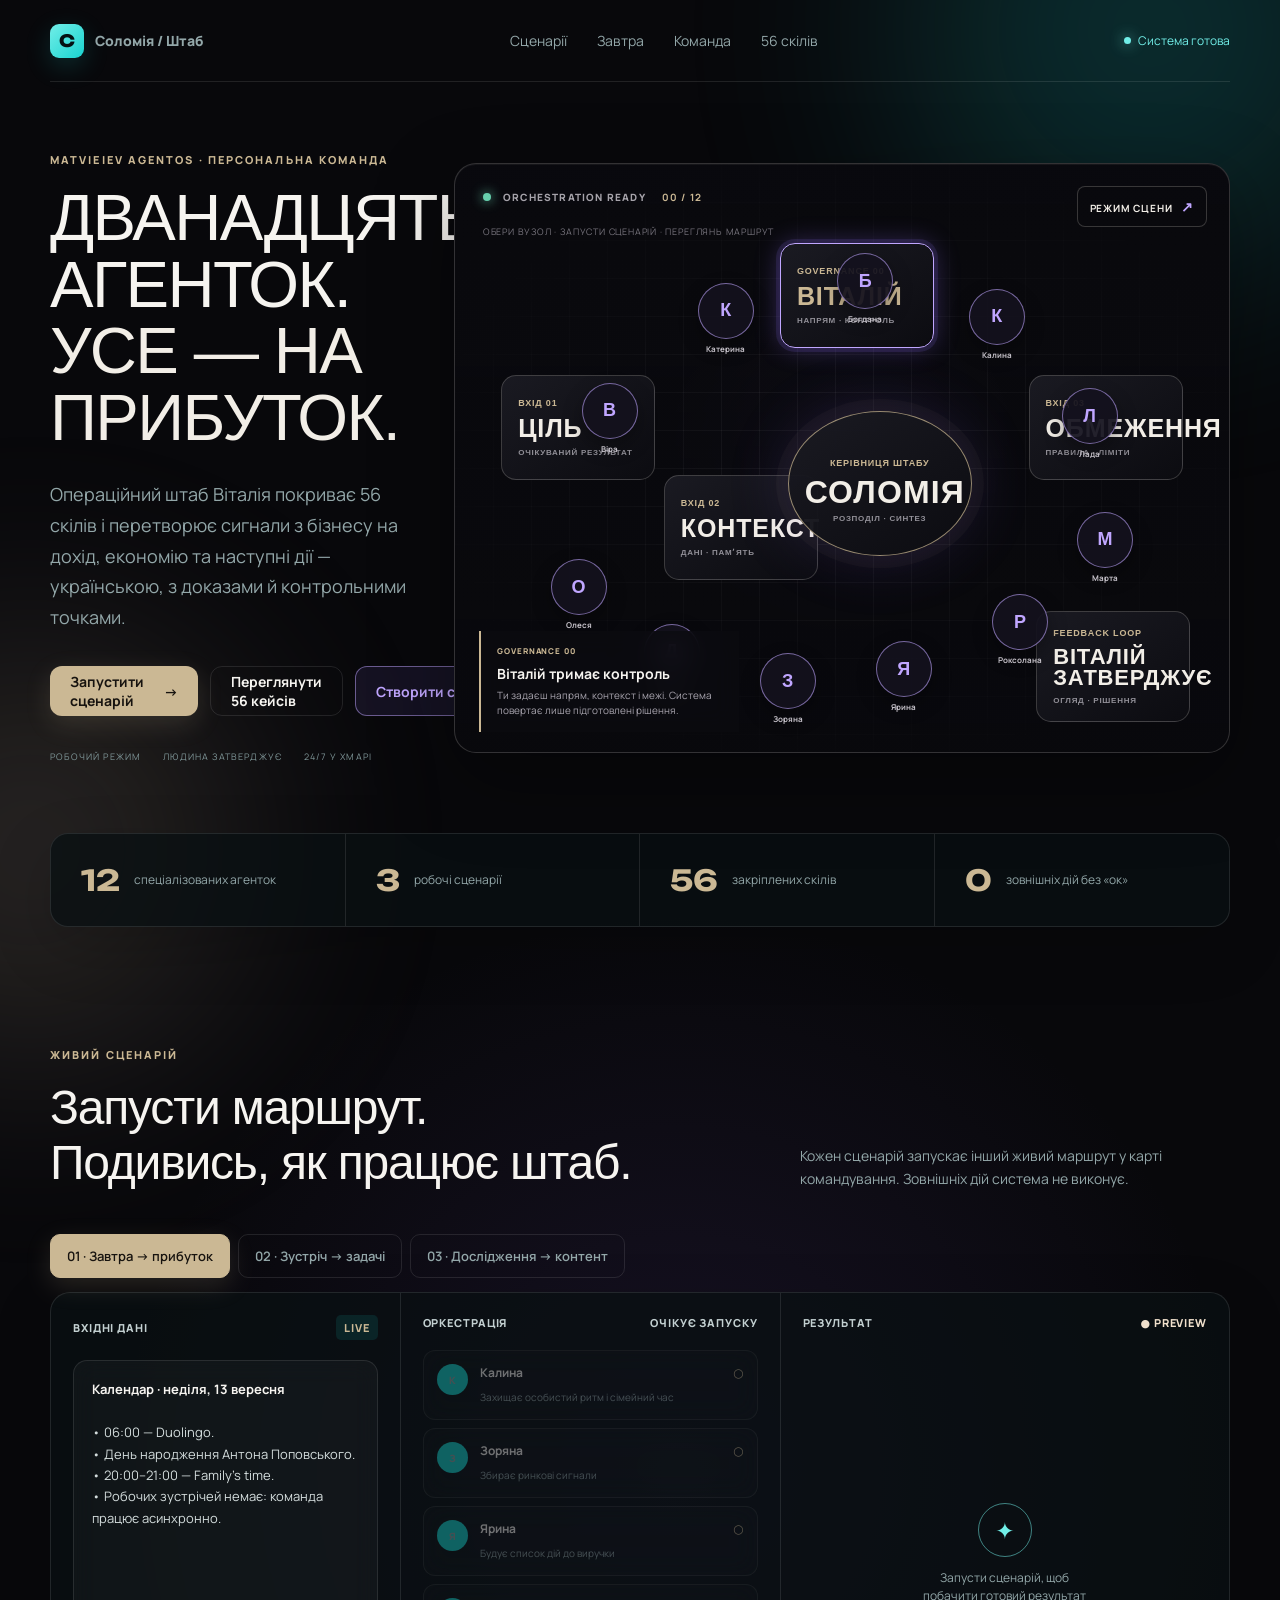
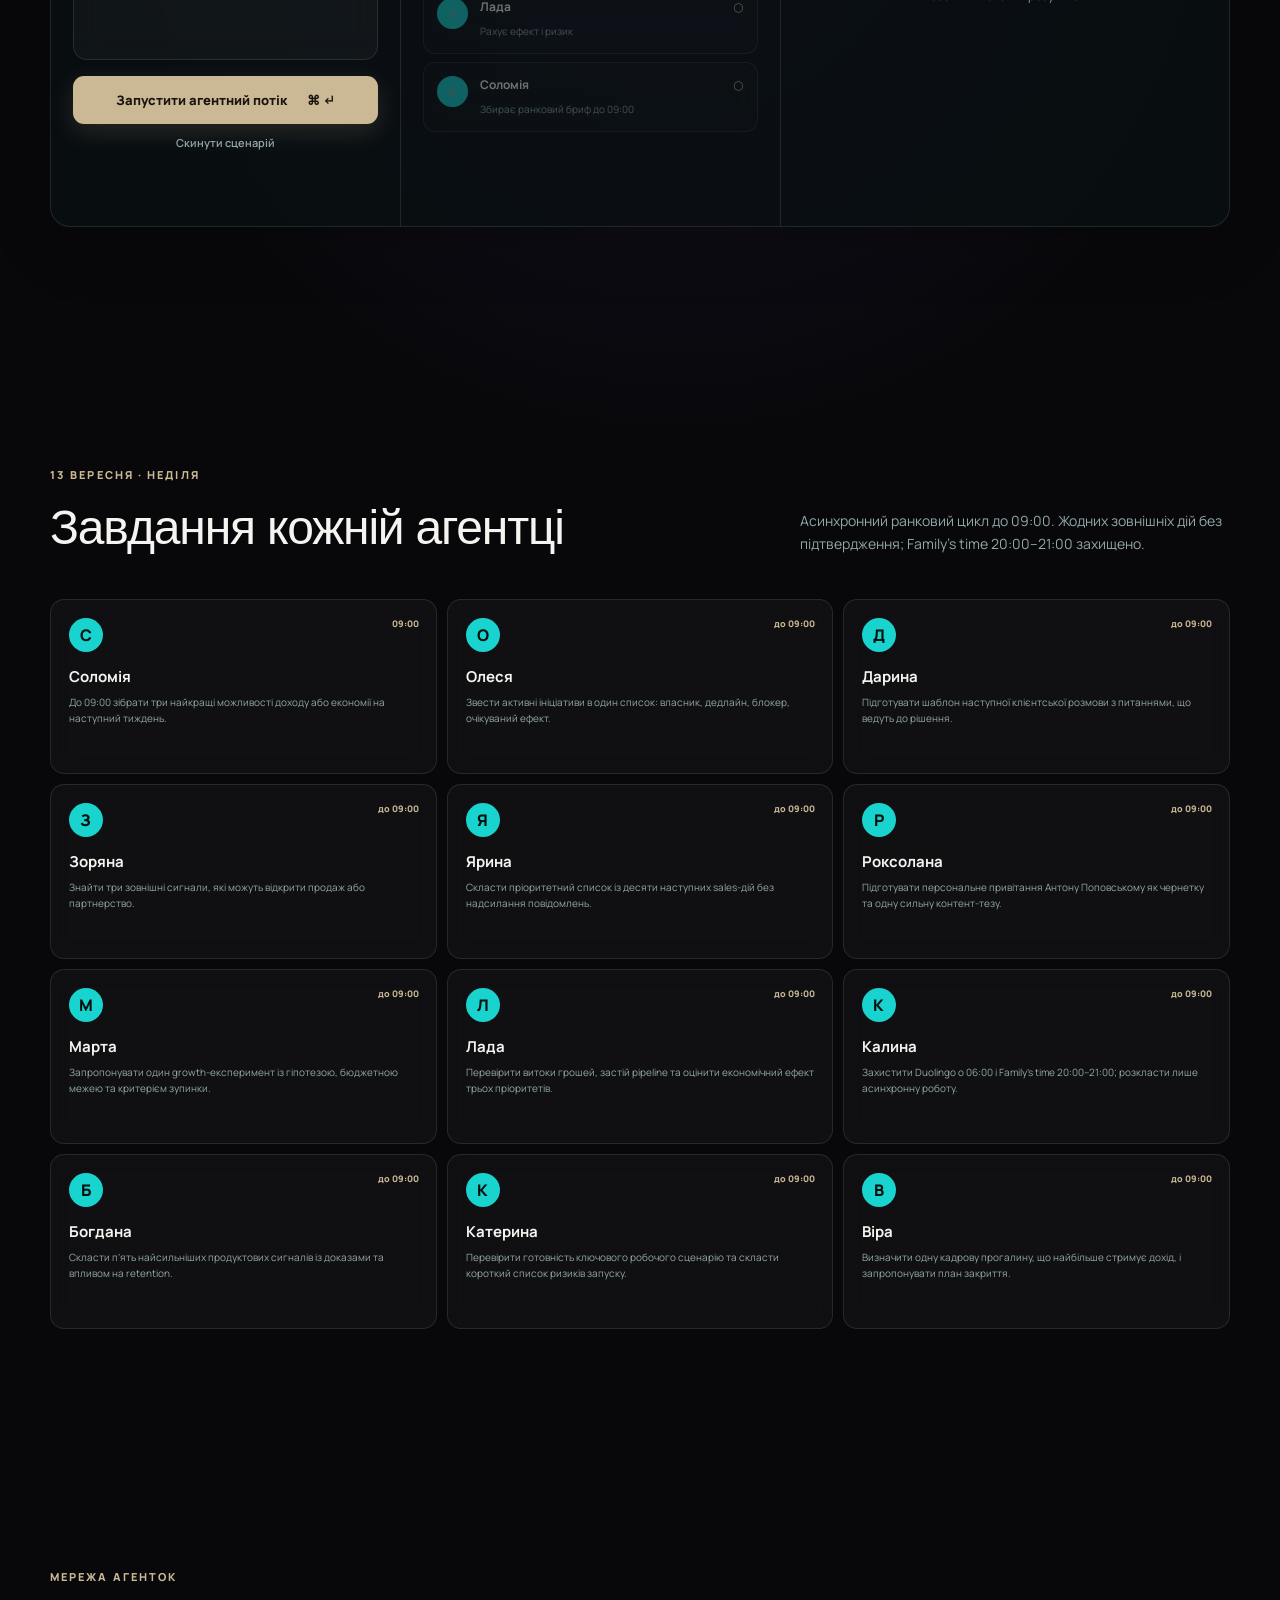
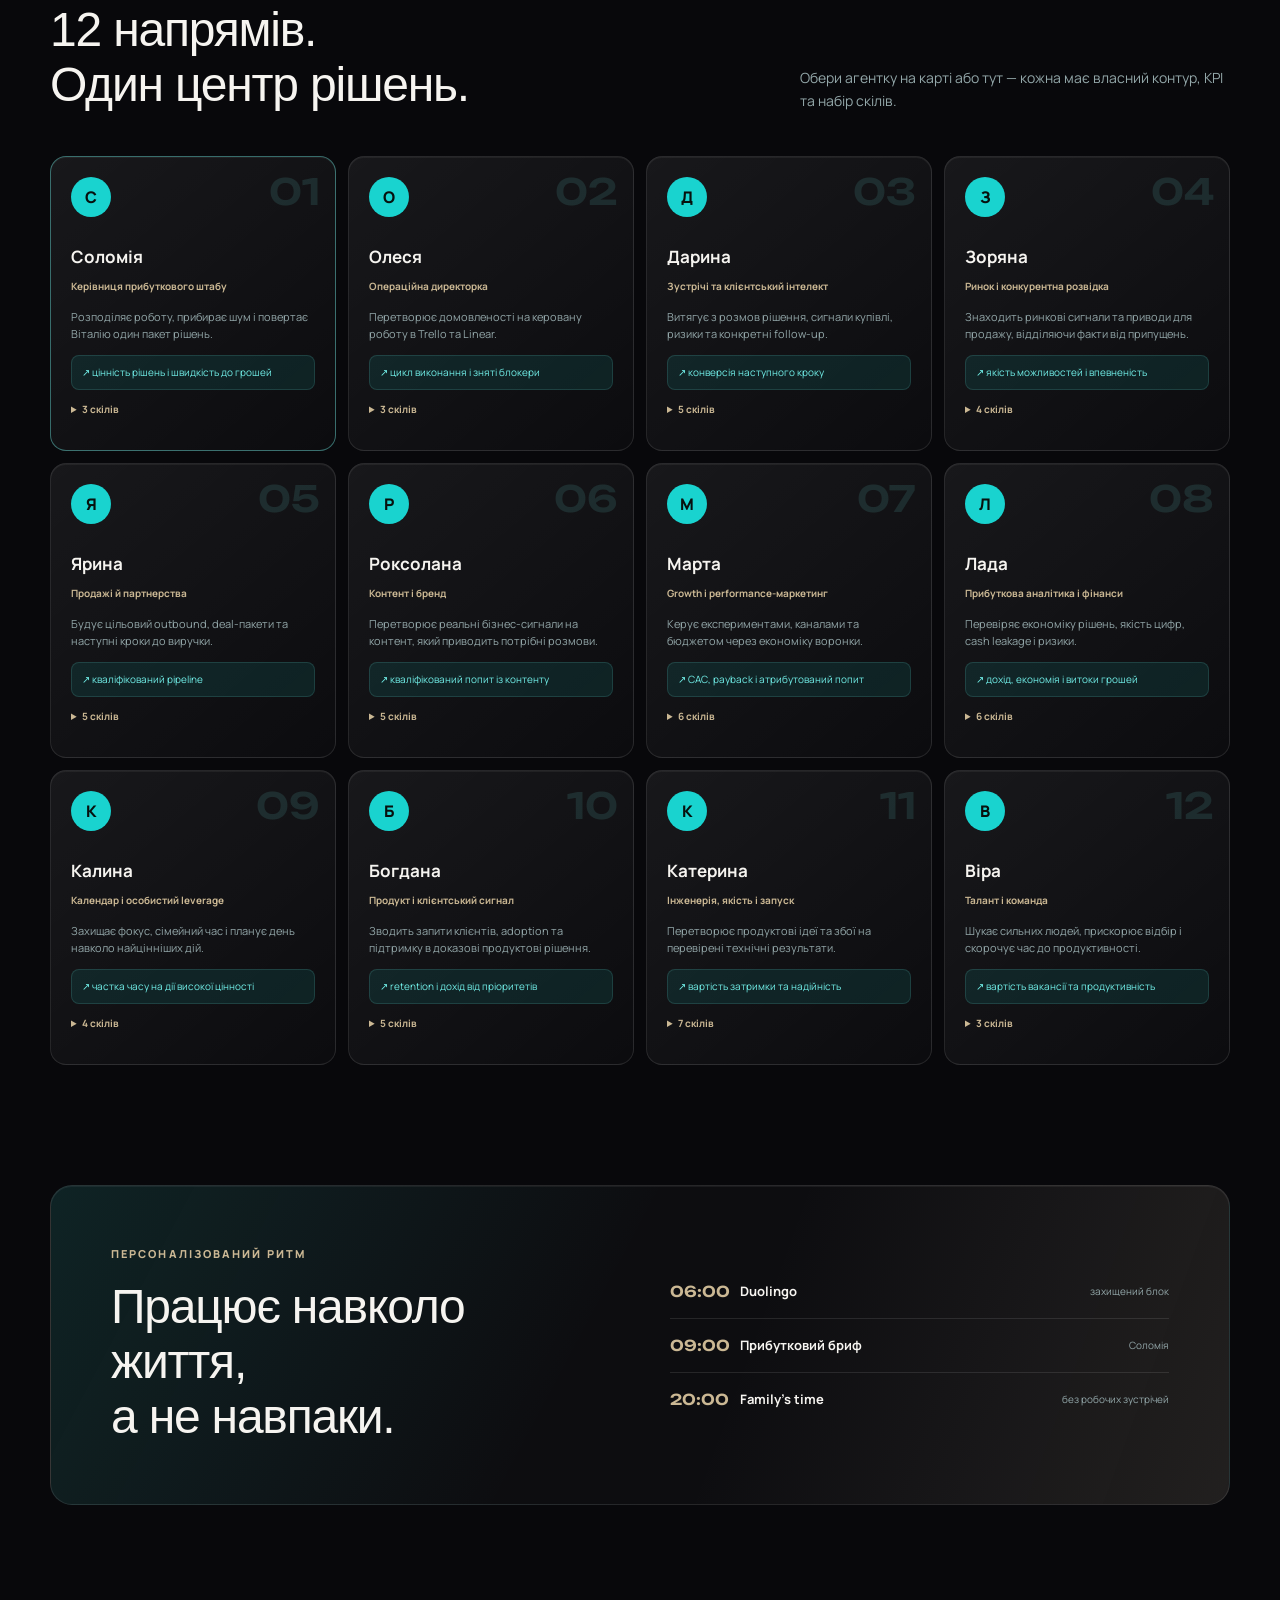
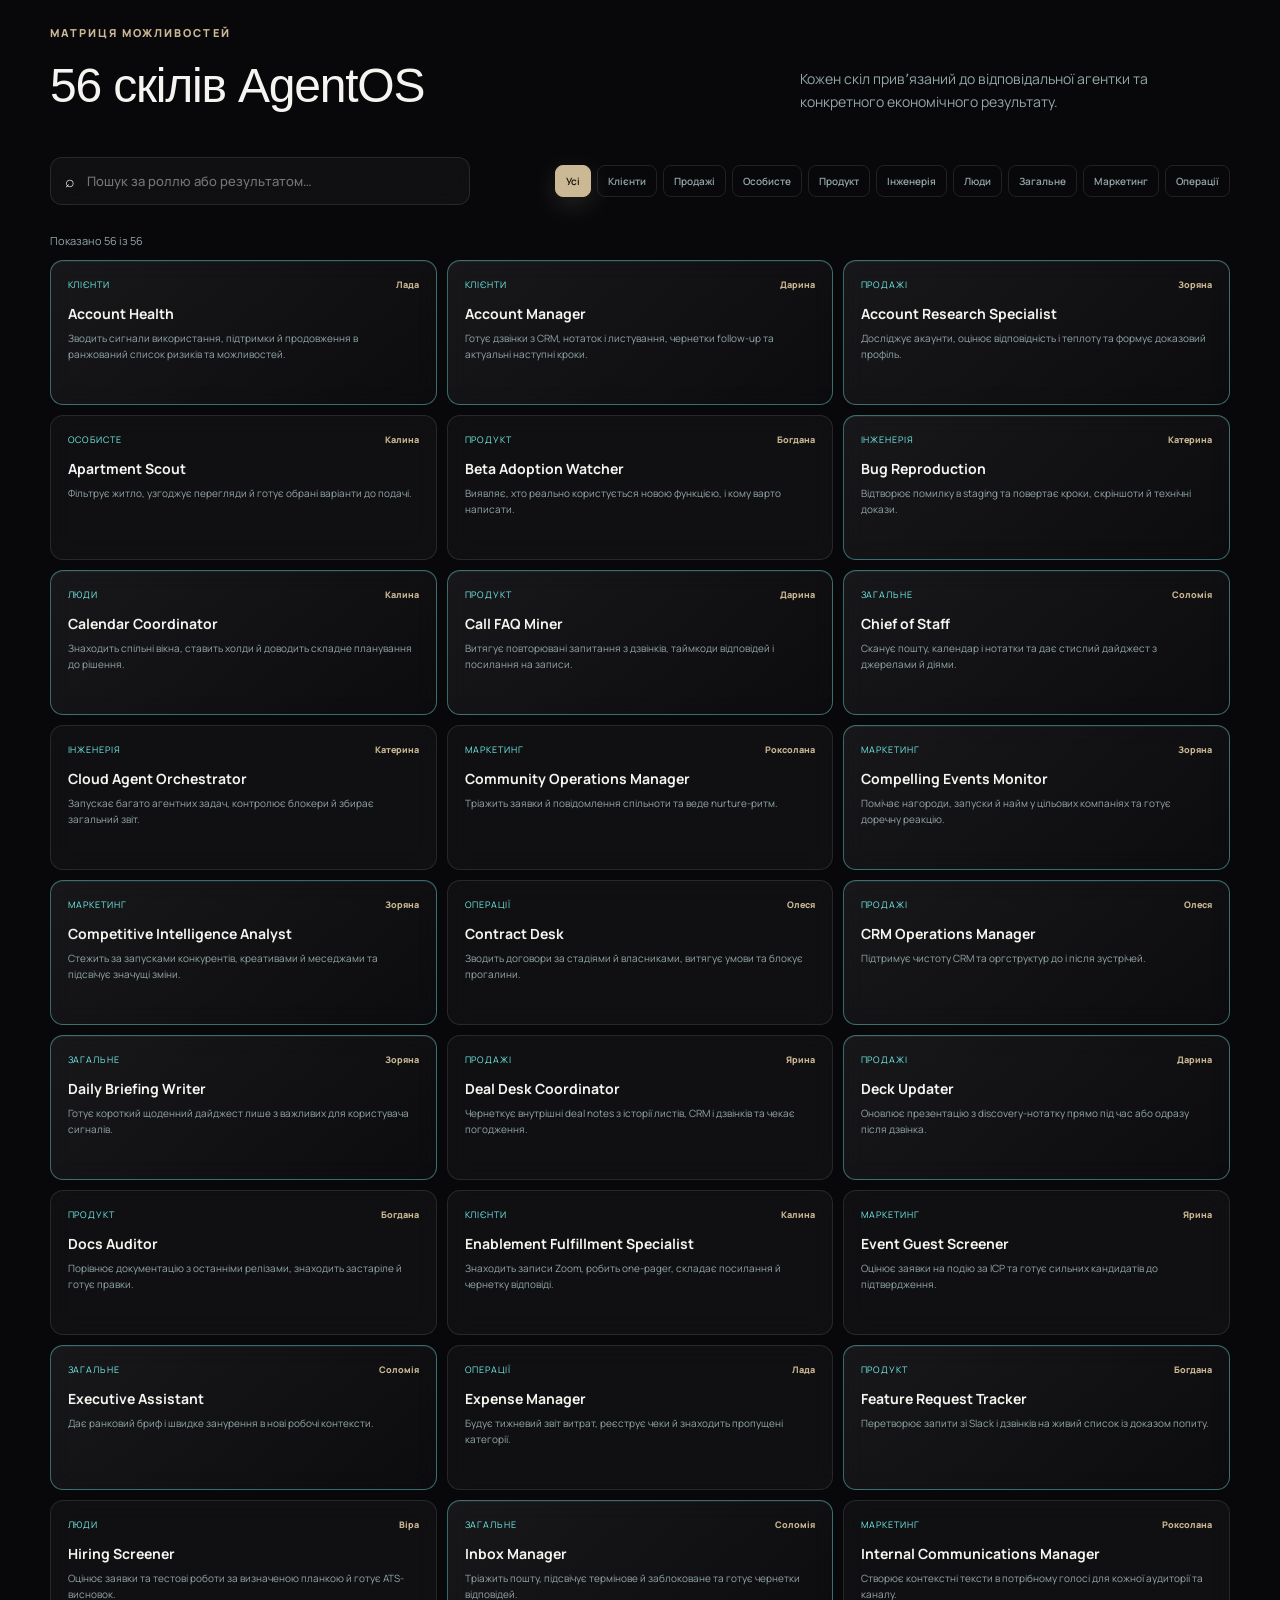
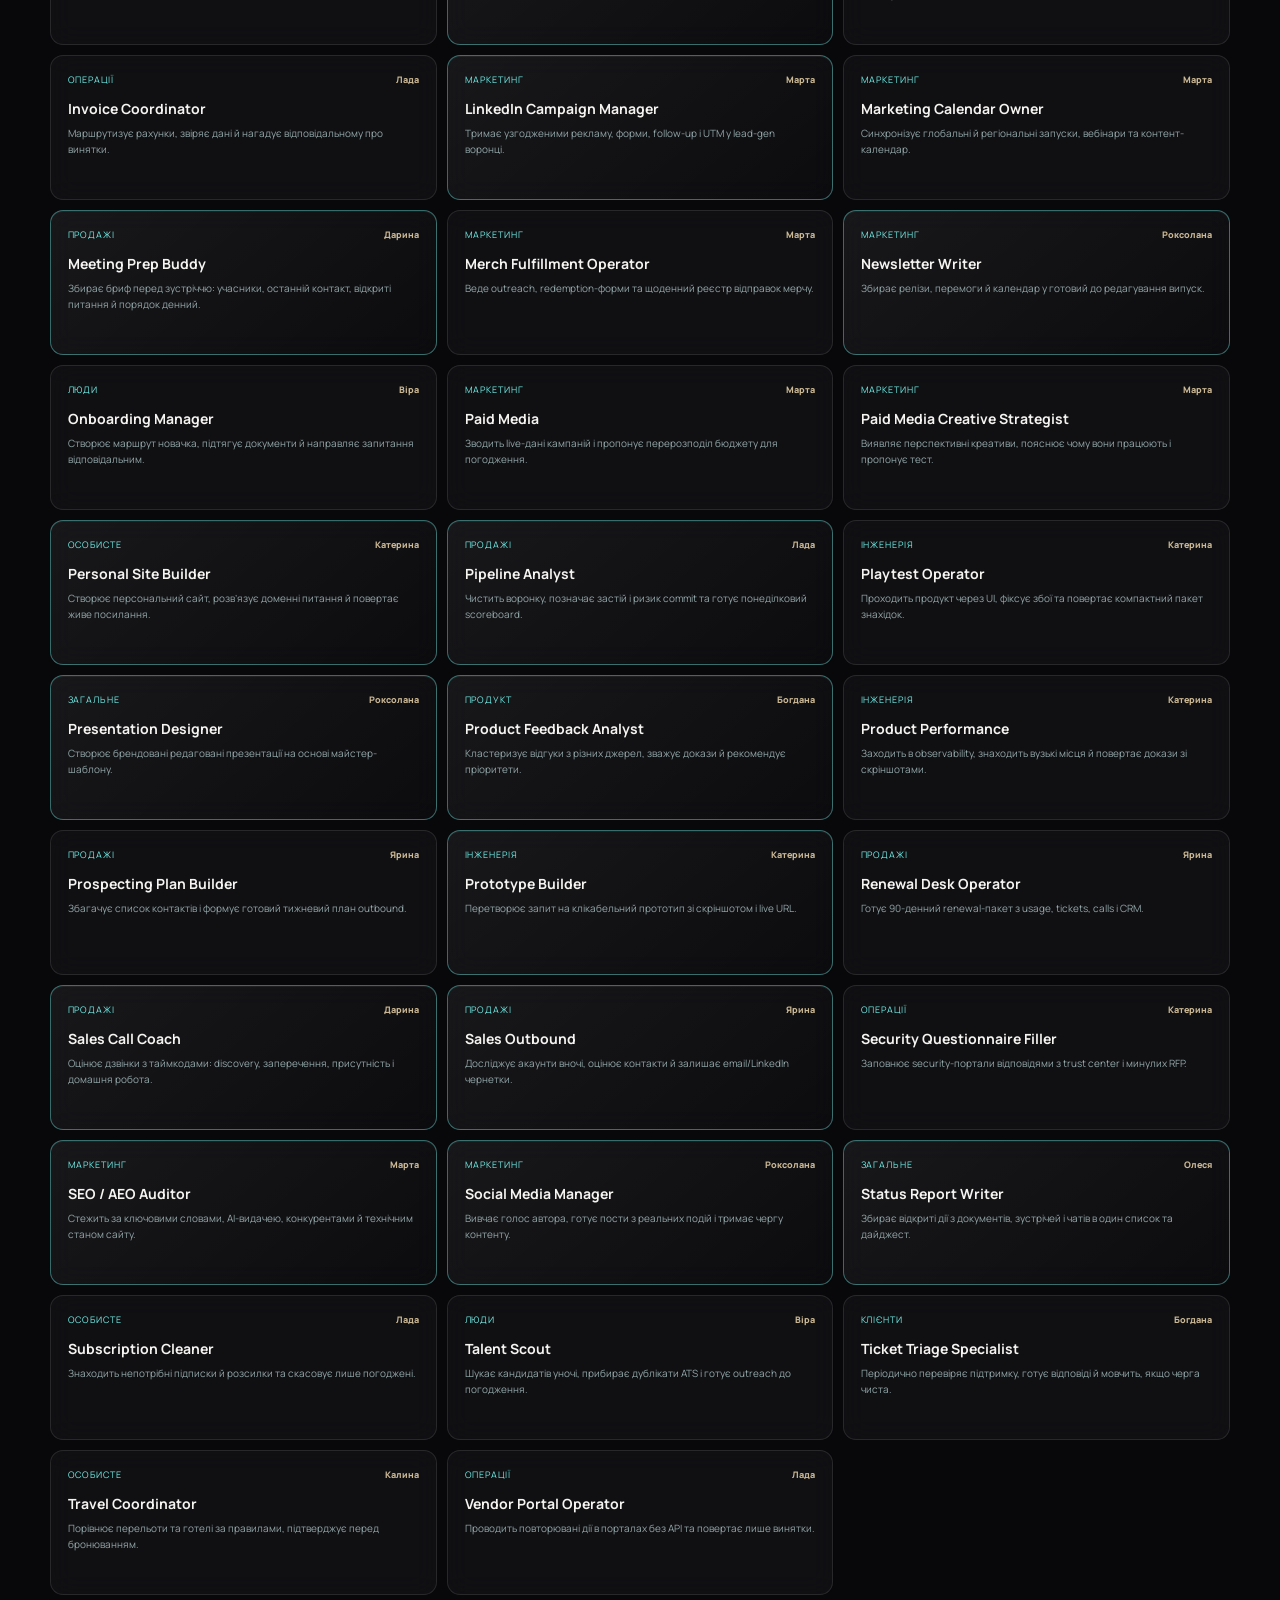
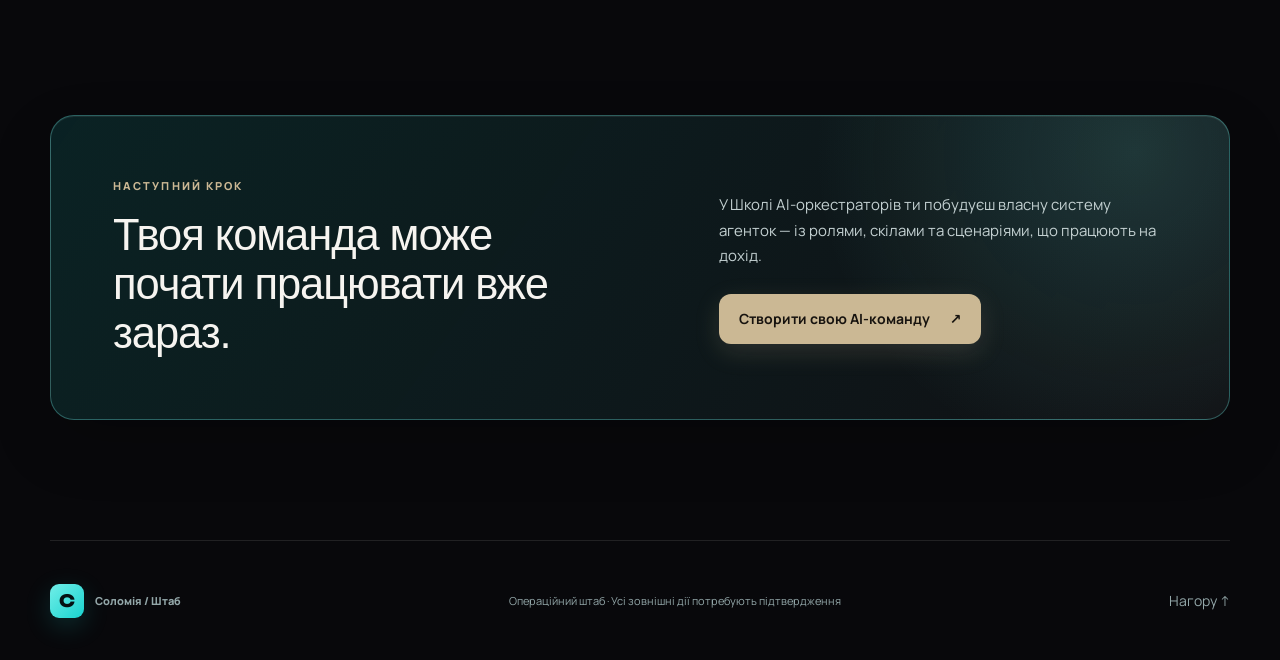
==== commit 8f339965: "feat: redesign AgentOS as orchestration map" ====
--- a/index.html
+++ b/index.html
@@ -29,11 +29,21 @@
         <div class="hero-actions"><a class="button primary" href="#demo">Запустити сценарій <span>→</span></a><a class="button ghost" href="#cases">Переглянути 56 кейсів</a><a class="button school-cta hero-school-cta" href="https://www.matvieiev.com/ai-orchestrator-school/?utm_source=agentos.matvieiev.com&amp;utm_medium=referral&amp;utm_campaign=ai_orchestrator_school&amp;utm_content=hero_cta">Створити свою AI-команду <span>↗</span></a></div>
         <div class="trust"><span>РОБОЧИЙ РЕЖИМ</span><span>ЛЮДИНА ЗАТВЕРДЖУЄ</span><span>24/7 У ХМАРІ</span></div>
       </div>
-      <div class="orbital" aria-label="Схема команди">
-        <div class="orbit orbit-1"></div><div class="orbit orbit-2"></div><span class="command-pulse" aria-hidden="true"></span>
-        <div class="core"><span class="avatar big">С</span><strong>Соломія</strong><small>керівниця штабу</small></div>
-        <div class="satellite s1">О</div><div class="satellite s2">Д</div><div class="satellite s3">З</div><div class="satellite s4">Р</div><div class="satellite s5">М</div><div class="satellite s6">Л</div><div class="satellite s7">К</div><div class="satellite s8">Я</div><div class="satellite s9">Б</div><div class="satellite s10">К</div><div class="satellite s11">В</div>
-      </div>
+      <section class="command-map" id="commandMap" aria-label="Карта командування AgentOS">
+        <div class="map-grid" aria-hidden="true"></div><svg class="map-lines" id="mapLines" aria-hidden="true"></svg>
+        <div class="map-hud"><span><i></i> ORCHESTRATION READY</span><b id="mapProgress">00 / 12</b></div>
+        <p class="map-hint">ОБЕРИ ВУЗОЛ · ЗАПУСТИ СЦЕНАРІЙ · ПЕРЕГЛЯНЬ МАРШРУТ</p>
+        <button class="stage-toggle" id="stageToggle" aria-haspopup="dialog">РЕЖИМ СЦЕНИ <span>↗</span></button>
+        <button class="map-node human-node" data-node="human" type="button"><small>GOVERNANCE 00</small><strong>ВІТАЛІЙ</strong><span>НАПРЯМ · КОНТРОЛЬ</span></button>
+        <button class="map-node input-node node-goal" data-node="goal" type="button"><small>ВХІД 01</small><strong>ЦІЛЬ</strong><span>ОЧІКУВАНИЙ РЕЗУЛЬТАТ</span></button>
+        <button class="map-node input-node node-context" data-node="context" type="button"><small>ВХІД 02</small><strong>КОНТЕКСТ</strong><span>ДАНІ · ПАМʼЯТЬ</span></button>
+        <button class="map-node input-node node-constraints" data-node="constraints" type="button"><small>ВХІД 03</small><strong>ОБМЕЖЕННЯ</strong><span>ПРАВИЛА · ЛІМІТИ</span></button>
+        <button class="map-node solomiia-node" data-node="solomiia" type="button"><small>КЕРІВНИЦЯ ШТАБУ</small><strong>СОЛОМІЯ</strong><span>РОЗПОДІЛ · СИНТЕЗ</span></button>
+        <div class="map-agents" id="mapAgents" aria-label="12 агенток"></div>
+        <button class="map-node approval-node" data-node="approval" type="button"><small>FEEDBACK LOOP</small><strong>ВІТАЛІЙ<br>ЗАТВЕРДЖУЄ</strong><span>ОГЛЯД · РІШЕННЯ</span></button>
+        <aside class="map-detail" id="mapDetail" aria-live="polite"><span class="detail-kicker">AGENTOS · ГОТОВО</span><strong>Віталій задає напрям.</strong><p>Соломія збирає потрібних агенток і повертає пакет рішень на твоє затвердження.</p></aside>
+        <button class="stage-close" id="stageClose" type="button" aria-label="Закрити режим сцени">×</button>
+      </section>
     </section>
 
     <section class="stats shell">
@@ -44,7 +54,7 @@
     </section>
 
     <section class="demo-section shell" id="demo">
-      <div class="section-heading"><div><div class="eyebrow">ЖИВИЙ СЦЕНАРІЙ</div><h2>Від хаосу до наступного кроку</h2></div><p>Перемикай сценарії та запускай потік. На сцені це займає близько 90 секунд.</p></div>
+      <div class="section-heading"><div><div class="eyebrow">ЖИВИЙ СЦЕНАРІЙ</div><h2>Запусти маршрут.<br>Подивись, як працює штаб.</h2></div><p>Кожен сценарій запускає інший живий маршрут у карті командування. Зовнішніх дій система не виконує.</p></div>
       <div class="scenario-tabs" role="tablist">
         <button class="scenario-tab active" data-scenario="tomorrow">01 · Завтра → прибуток</button>
         <button class="scenario-tab" data-scenario="meeting">02 · Зустріч → задачі</button>
@@ -75,7 +85,7 @@
     </section>
 
     <section class="team-section shell" id="team">
-      <div class="section-heading"><div><div class="eyebrow">КОМАНДА</div><h2>Кожна відповідає за свій контур</h2></div><p>Окремі ролі дають чистішу пам’ять, зрозумілішу відповідальність і передбачувані передачі роботи.</p></div>
+      <div class="section-heading"><div><div class="eyebrow">МЕРЕЖА АГЕНТОК</div><h2>12 напрямів.<br>Один центр рішень.</h2></div><p>Обери агентку на карті або тут — кожна має власний контур, KPI та набір скілів.</p></div>
       <div class="team-grid" id="teamGrid"></div>
     </section>
 
@@ -85,7 +95,7 @@
     </section>
 
     <section class="cases-section shell" id="cases">
-      <div class="section-heading"><div><div class="eyebrow">КАТАЛОГ МОЖЛИВОСТЕЙ</div><h2>56 скілів AgentOS</h2></div><p>Кожен скіл має одну відповідальну агентку та конкретний економічний результат.</p></div>
+      <div class="section-heading"><div><div class="eyebrow">МАТРИЦЯ МОЖЛИВОСТЕЙ</div><h2>56 скілів AgentOS</h2></div><p>Кожен скіл привʼязаний до відповідальної агентки та конкретного економічного результату.</p></div>
       <div class="catalog-tools"><label class="search"><span>⌕</span><input id="caseSearch" placeholder="Пошук за роллю або результатом…" /></label><div class="filters" id="filters"></div></div>
       <div class="case-count" id="caseCount"></div>
       <div class="case-grid" id="caseGrid"></div>
--- a/obsidian-glass.css
+++ b/obsidian-glass.css
@@ -322,3 +322,51 @@
   }
   .school-cta-copy .button { width: 100%; justify-content: space-between; }
 }
+
+/* Orchestration map — visual language of the AI Orchestrator School */
+:root { --violet:#8e6cf6; --violet-light:#c0a6ff; --gold:#cbb894; --paper:#f2eee7; --graphite:#09090d; }
+body { background: radial-gradient(circle at 53% 17%, rgba(94,65,155,.18), transparent 35rem), #08080b; }
+.hero { grid-template-columns: minmax(360px,.65fr) minmax(580px,1.35fr); min-height: 720px; gap: 30px; }
+.hero h1,.section-heading h2,.rhythm h2,.school-cta-section h2 { font-family: Impact, Haettenschweiler, 'Arial Narrow Bold', sans-serif; font-weight: 500; letter-spacing: -.025em; }
+.hero h1 { font-size: clamp(54px,5.1vw,76px); text-transform: uppercase; }
+.hero h1 em { background: none; color: var(--paper); -webkit-text-fill-color: var(--paper); }
+.eyebrow,.stats strong,.schedule time,.agent-card small,.task-time,.owner,.agent-card summary,.flow-step .state,.tag { color: var(--gold); }
+.button.primary,.run-button,.scenario-tab.active,.filter.active,.pick { color:#17130f; background: var(--gold); border-color:var(--gold); box-shadow: 0 8px 26px rgba(203,184,148,.16); }
+.hero-school-cta { border-color: rgba(192,166,255,.5); color: var(--violet-light); background: rgba(142,108,246,.1); }
+.hero-school-cta:hover { background: var(--violet); border-color: var(--violet); color:white; }
+.command-map { position:relative; height:590px; overflow:hidden; border:1px solid rgba(242,238,231,.18); border-radius: 22px; background: linear-gradient(rgba(8,8,12,.72),rgba(8,8,12,.92)), radial-gradient(circle at center,rgba(142,108,246,.14),transparent 36%), #0c0c11; box-shadow: inset 0 1px 0 rgba(255,255,255,.05), 0 28px 80px rgba(0,0,0,.35); isolation:isolate; }
+.map-grid { position:absolute; inset:0; background-image: linear-gradient(rgba(255,255,255,.045) 1px,transparent 1px),linear-gradient(90deg,rgba(255,255,255,.045) 1px,transparent 1px); background-size:38px 38px; mask-image:radial-gradient(ellipse at center,black 20%,transparent 82%); }
+.map-lines { position:absolute; inset:0; width:100%; height:100%; pointer-events:none; overflow:visible; }
+.map-lines line { stroke:rgba(142,108,246,.38); stroke-width:2; filter:drop-shadow(0 0 4px rgba(142,108,246,.25)); }
+.map-lines line.active-line { stroke:var(--violet-light); stroke-width:3; stroke-dasharray:8 9; animation: flow-dash 1s linear infinite; filter:drop-shadow(0 0 7px var(--violet)); }
+.map-hud { position:absolute; top:26px; left:28px; display:flex; gap:16px; align-items:center; color:#a6a3aa; font-size:10px; font-weight:800; letter-spacing:.12em; }
+.map-hud i { display:inline-block; width:8px; height:8px; border-radius:50%; background:#67d0ad; margin-right:9px; box-shadow:0 0 12px #67d0ad; }
+.map-hud b { color:var(--gold); }
+.map-hint { position:absolute; top:52px; left:28px; color:#77747d; font-size:9px; letter-spacing:.09em; }
+.stage-toggle,.stage-close { position:absolute; border:1px solid rgba(242,238,231,.2); color:var(--paper); background:rgba(10,10,14,.76); border-radius:8px; font:700 10px Manrope; letter-spacing:.08em; cursor:pointer; }
+.stage-toggle { top:22px; right:22px; padding:10px 12px; }
+.stage-toggle span { color:var(--violet-light); font-size:14px; margin-left:6px; }
+.stage-close { display:none; top:22px; right:24px; font-size:28px; line-height:1; padding:5px 12px; }
+.map-node { position:absolute; z-index:2; width:154px; min-height:105px; padding:16px; text-align:left; color:var(--paper); background:linear-gradient(145deg,rgba(27,27,35,.96),rgba(12,12,17,.98)); border:1px solid rgba(242,238,231,.2); border-radius:15px; cursor:pointer; transition: transform .24s ease,border-color .24s ease,box-shadow .24s ease; }
+.map-node:hover,.map-node:focus-visible,.selected-node { border-color:var(--violet-light)!important; box-shadow:0 0 0 4px rgba(142,108,246,.13),0 0 26px rgba(142,108,246,.32)!important; outline:0; transform:translateY(-3px); }
+.map-node small,.map-node span { display:block; font-size:9px; letter-spacing:.09em; color:var(--gold); font-weight:800; }
+.map-node strong { display:block; margin:9px 0 7px; font-family:Impact,Haettenschweiler,'Arial Narrow Bold',sans-serif; font-size:25px; letter-spacing:.035em; line-height:.95; }
+.map-node span { color:#929098; font-size:8px; }
+.human-node { top:14%; left:42%; border-color:rgba(203,184,148,.48); }.human-node strong { color:var(--gold); }
+.node-goal { left:6%; top:36%; }.node-context { left:27%; top:53%; }.node-constraints { right:6%; top:36%; }
+.solomiia-node { top:42%; left:43%; width:184px; min-height:145px; border-radius:50%; text-align:center; padding-top:31px; border-color:rgba(203,184,148,.72); box-shadow:0 0 0 12px rgba(203,184,148,.04),0 0 65px rgba(142,108,246,.17); }.solomiia-node strong { font-size:32px; }
+.approval-node { right:5%; bottom:5%; }.approval-node strong { font-size:22px; }
+.map-agents { position:absolute; inset:0; z-index:3; pointer-events:none; }
+.agent-node { position:absolute; left:var(--x); top:var(--y); z-index:3; transform:translate(calc(-50% + var(--drag-x, 0px)),calc(-50% + var(--drag-y, 0px))); width:56px; height:56px; border:1px solid rgba(192,166,255,.58); border-radius:50%; color:var(--violet-light); background:rgba(20,18,30,.93); box-shadow:0 8px 20px rgba(0,0,0,.32); cursor:grab; pointer-events:auto; transition:transform .22s ease,background .22s ease,color .22s ease,box-shadow .22s ease; }
+.agent-node span { font-size:18px; font-weight:800; }.agent-node small { position:absolute; top:calc(100% + 5px); left:50%; transform:translateX(-50%); color:#c5c1c9; font:700 8px Manrope; white-space:nowrap; }
+.agent-node:hover,.agent-node:focus-visible,.agent-node.selected-node { background:var(--violet); color:white; outline:0; box-shadow:0 0 0 7px rgba(142,108,246,.13),0 0 28px rgba(142,108,246,.68); }
+.agent-node.route-active,.map-node.route-active { background:var(--violet-light); color:#19121f; border-color:white; box-shadow:0 0 0 9px rgba(192,166,255,.12),0 0 34px rgba(192,166,255,.84); animation:node-live .82s ease-in-out infinite alternate; }
+.agent-node.route-done { background:rgba(142,108,246,.54); color:white; }
+.agent-node.dragging { cursor:grabbing; transition:none; z-index:8; }
+.map-detail { position:absolute; z-index:4; bottom:20px; left:24px; width:260px; padding:14px 16px; border-left:2px solid var(--gold); background:rgba(11,11,16,.84); backdrop-filter:blur(12px); }
+.detail-kicker { display:block; color:var(--gold); font-size:8px; letter-spacing:.12em; font-weight:800; }.map-detail strong { display:block; margin:8px 0 5px; font-size:14px; }.map-detail p { margin:0; color:#aaa6b0; font-size:10px; line-height:1.5; }
+.selected-card { border-color:var(--violet-light)!important; box-shadow:0 0 0 2px rgba(142,108,246,.2),0 16px 38px rgba(0,0,0,.28)!important; }
+.stage-mode { overflow:hidden; }.stage-mode .nav,.stage-mode main > :not(.hero),.stage-mode .hero-copy,.stage-mode footer { visibility:hidden; }.stage-mode .hero { display:block; padding:0; min-height:0; }.stage-mode .command-map { position:fixed; inset:0; z-index:100; height:100vh; width:100vw; border:0; border-radius:0; }.stage-mode .stage-toggle { display:none; }.stage-mode .stage-close { display:block; }.stage-mode .map-hud { top:34px; left:38px; }.stage-mode .map-hint { top:62px; left:38px; }.stage-mode .map-detail { bottom:35px; left:38px; width:330px; }.stage-mode .map-node { transform:scale(1.15); }.stage-mode .agent-node { transform:translate(calc(-50% + var(--drag-x, 0px)),calc(-50% + var(--drag-y, 0px))) scale(1.18); }.stage-mode .agent-node:hover,.stage-mode .agent-node:focus-visible { transform:translate(calc(-50% + var(--drag-x, 0px)),calc(-50% + var(--drag-y, 0px))) scale(1.27); }
+@keyframes flow-dash { to { stroke-dashoffset:-34; } } @keyframes node-live { to { transform:scale(1.12); } }
+@media (max-width:1100px) { .hero { grid-template-columns:1fr; padding-top:55px; }.command-map { max-width:820px; width:100%; margin:auto; }.hero-copy { max-width:720px; } }
+@media (max-width:900px) { .command-map { height:auto; min-height:720px; display:flex; flex-direction:column; padding:100px 18px 20px; gap:10px; }.map-grid,.map-lines,.map-hint { display:none; }.map-hud { top:24px; left:20px; }.stage-toggle { top:18px; right:16px; }.map-node { position:relative; inset:auto!important; width:100%; min-height:0; border-radius:10px; }.map-node strong { font-size:20px; margin:6px 0; }.solomiia-node { border-radius:14px; text-align:left; padding:16px; }.map-agents { position:relative; inset:auto; display:grid; grid-template-columns:repeat(3,1fr); gap:10px; order:5; pointer-events:auto; }.agent-node { position:relative; left:auto; top:auto; transform:none!important; width:100%; height:48px; border-radius:10px; }.agent-node small { position:static; transform:none; margin-left:8px; }.map-detail { position:relative; inset:auto; width:100%; margin-top:8px; order:10; }.stage-mode .command-map { display:flex; padding:92px 22px 24px; overflow:auto; }.stage-mode .map-node { transform:none; }.stage-mode .map-detail { position:relative; inset:auto; width:100%; margin-top:8px; }.stage-mode .stage-close { position:fixed; }.stage-mode .map-hud { top:24px; left:22px; }.stage-mode .map-node { visibility:visible; }.stage-mode .hero-copy { display:none; } }
